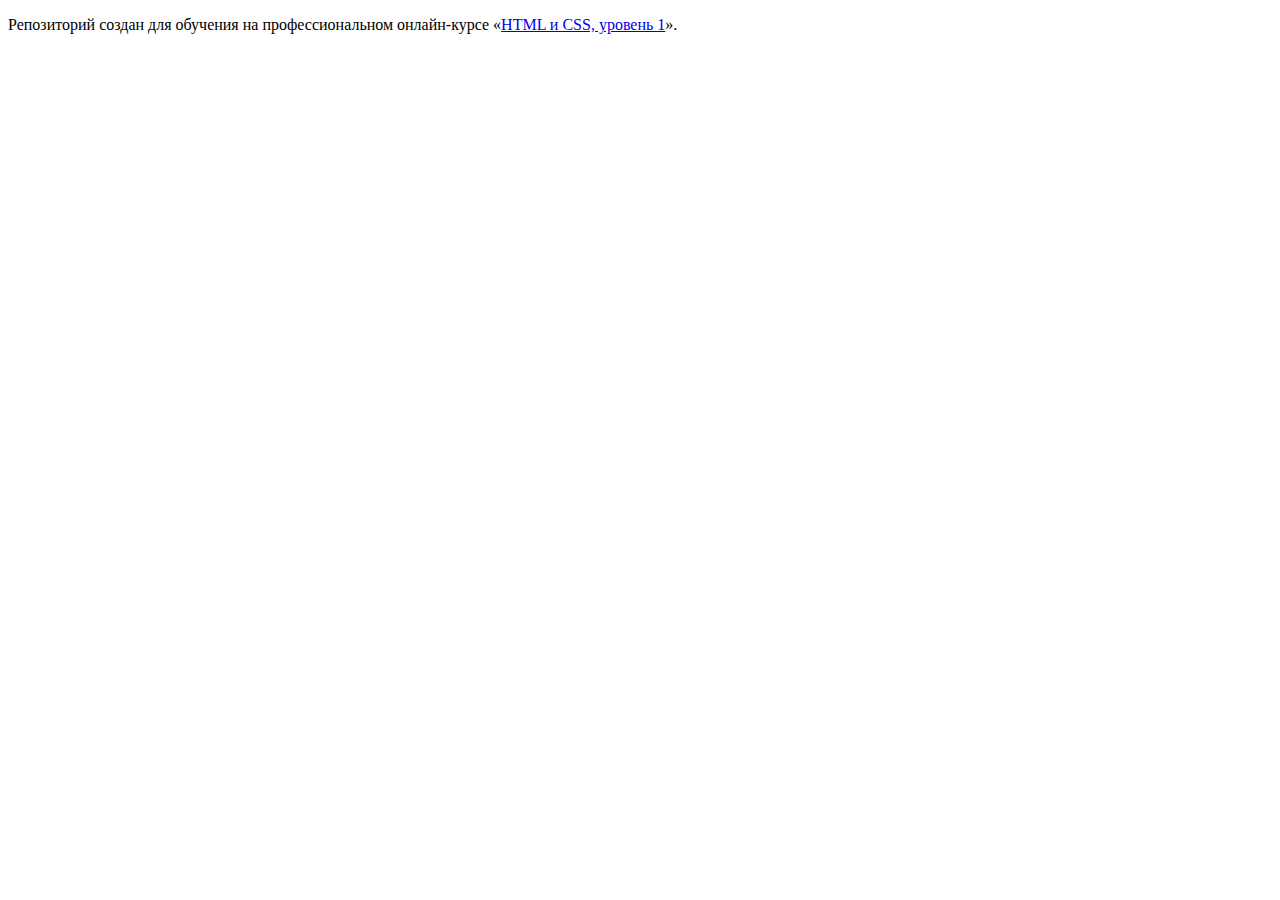
==== index.html @ 025ef2d6 ":hatching_chick:" ====
<!DOCTYPE html>
<html lang="ru">
  <head>
    <meta charset="utf-8">
    <title>HTML Academy: Глейси</title>
  </head>
  <body>

    <p>Репозиторий создан для обучения на профессиональном онлайн‑курсе «<a href="https://htmlacademy.ru/intensive/htmlcss">HTML и CSS, уровень 1</a>».</p>

  </body>
</html>
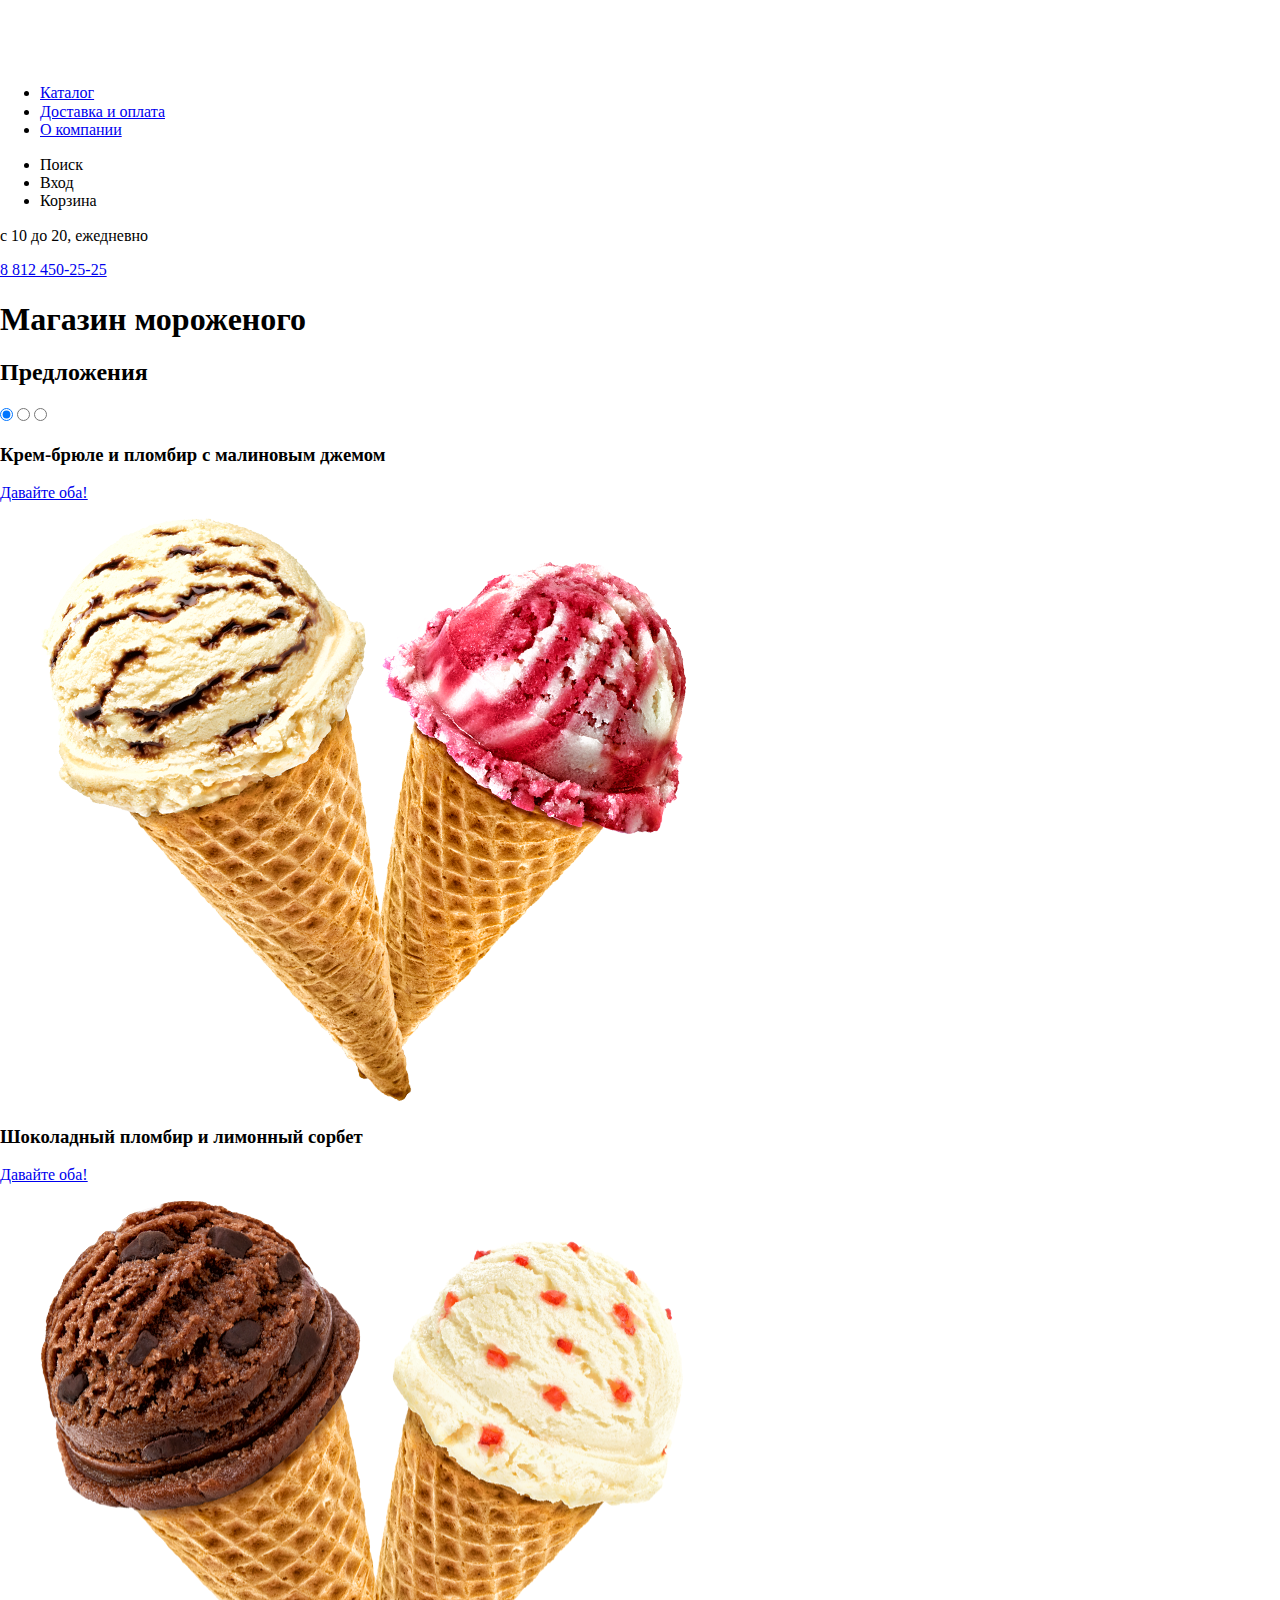
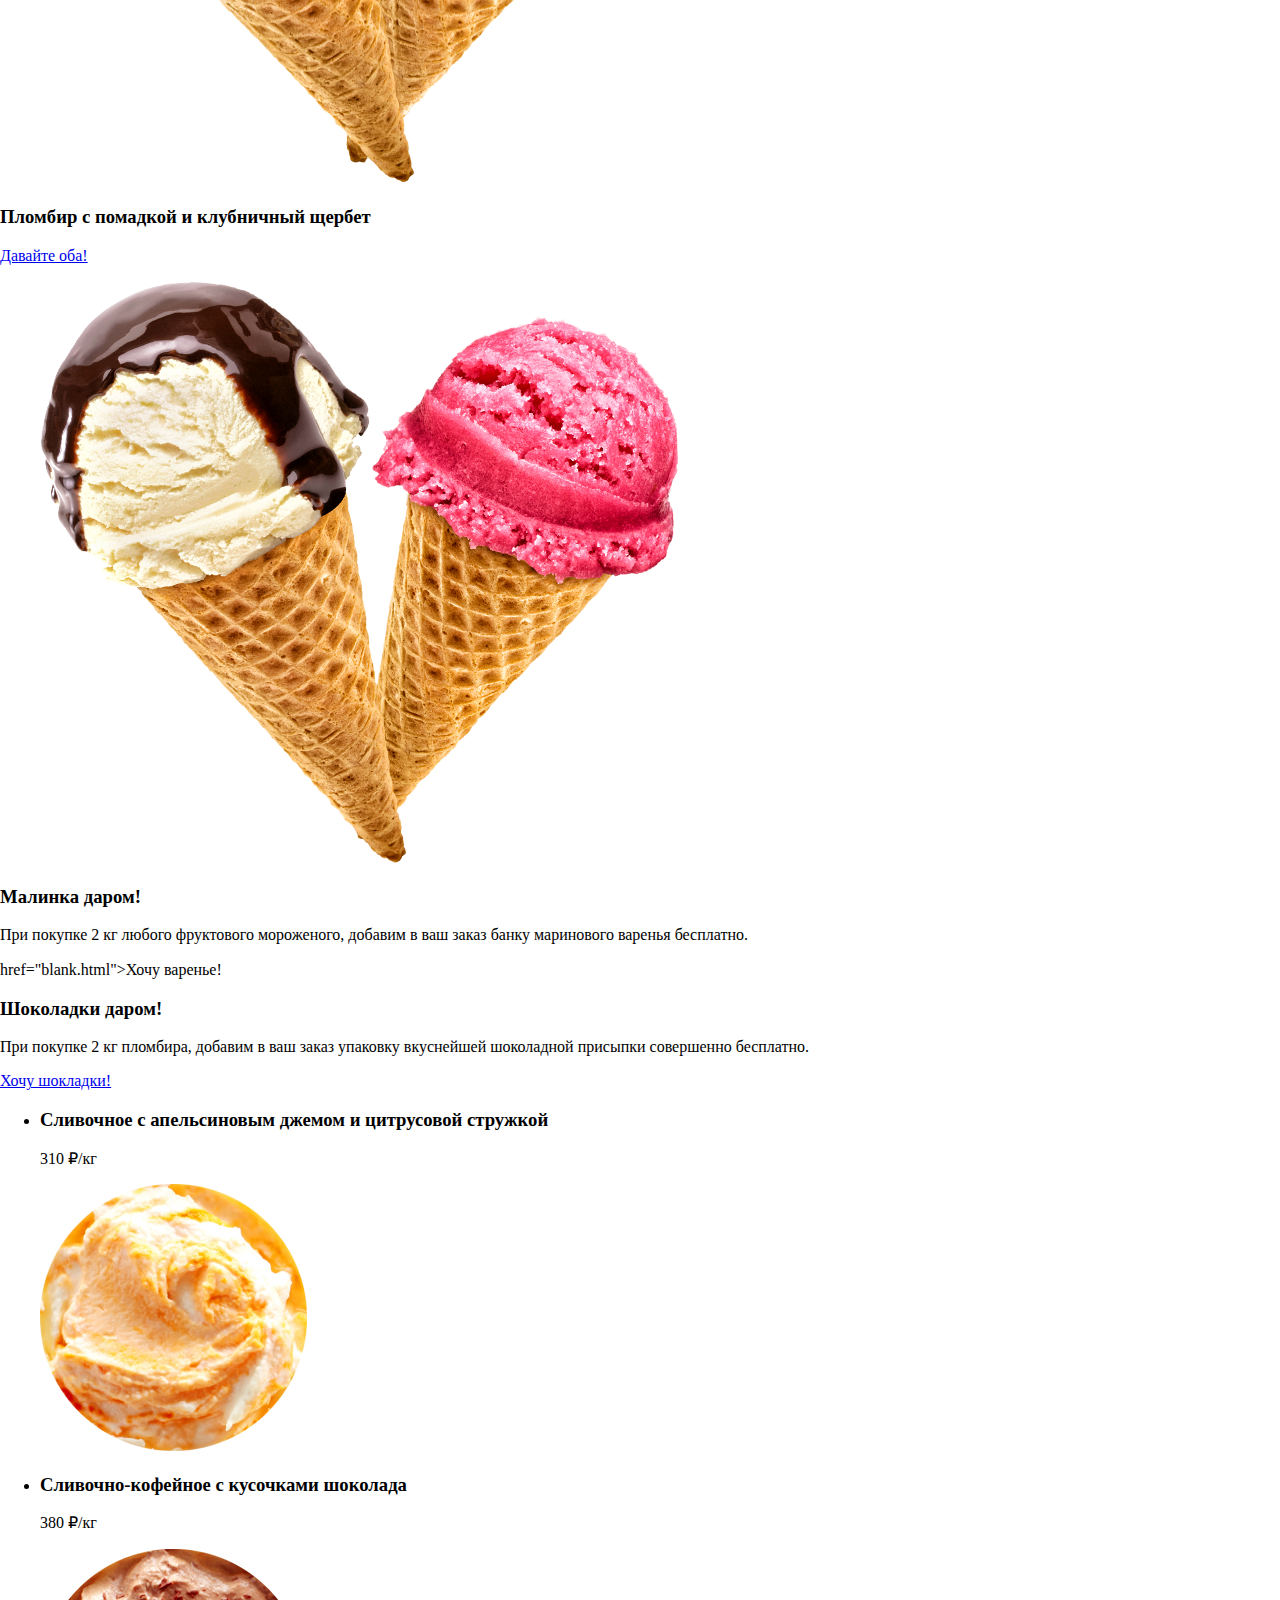
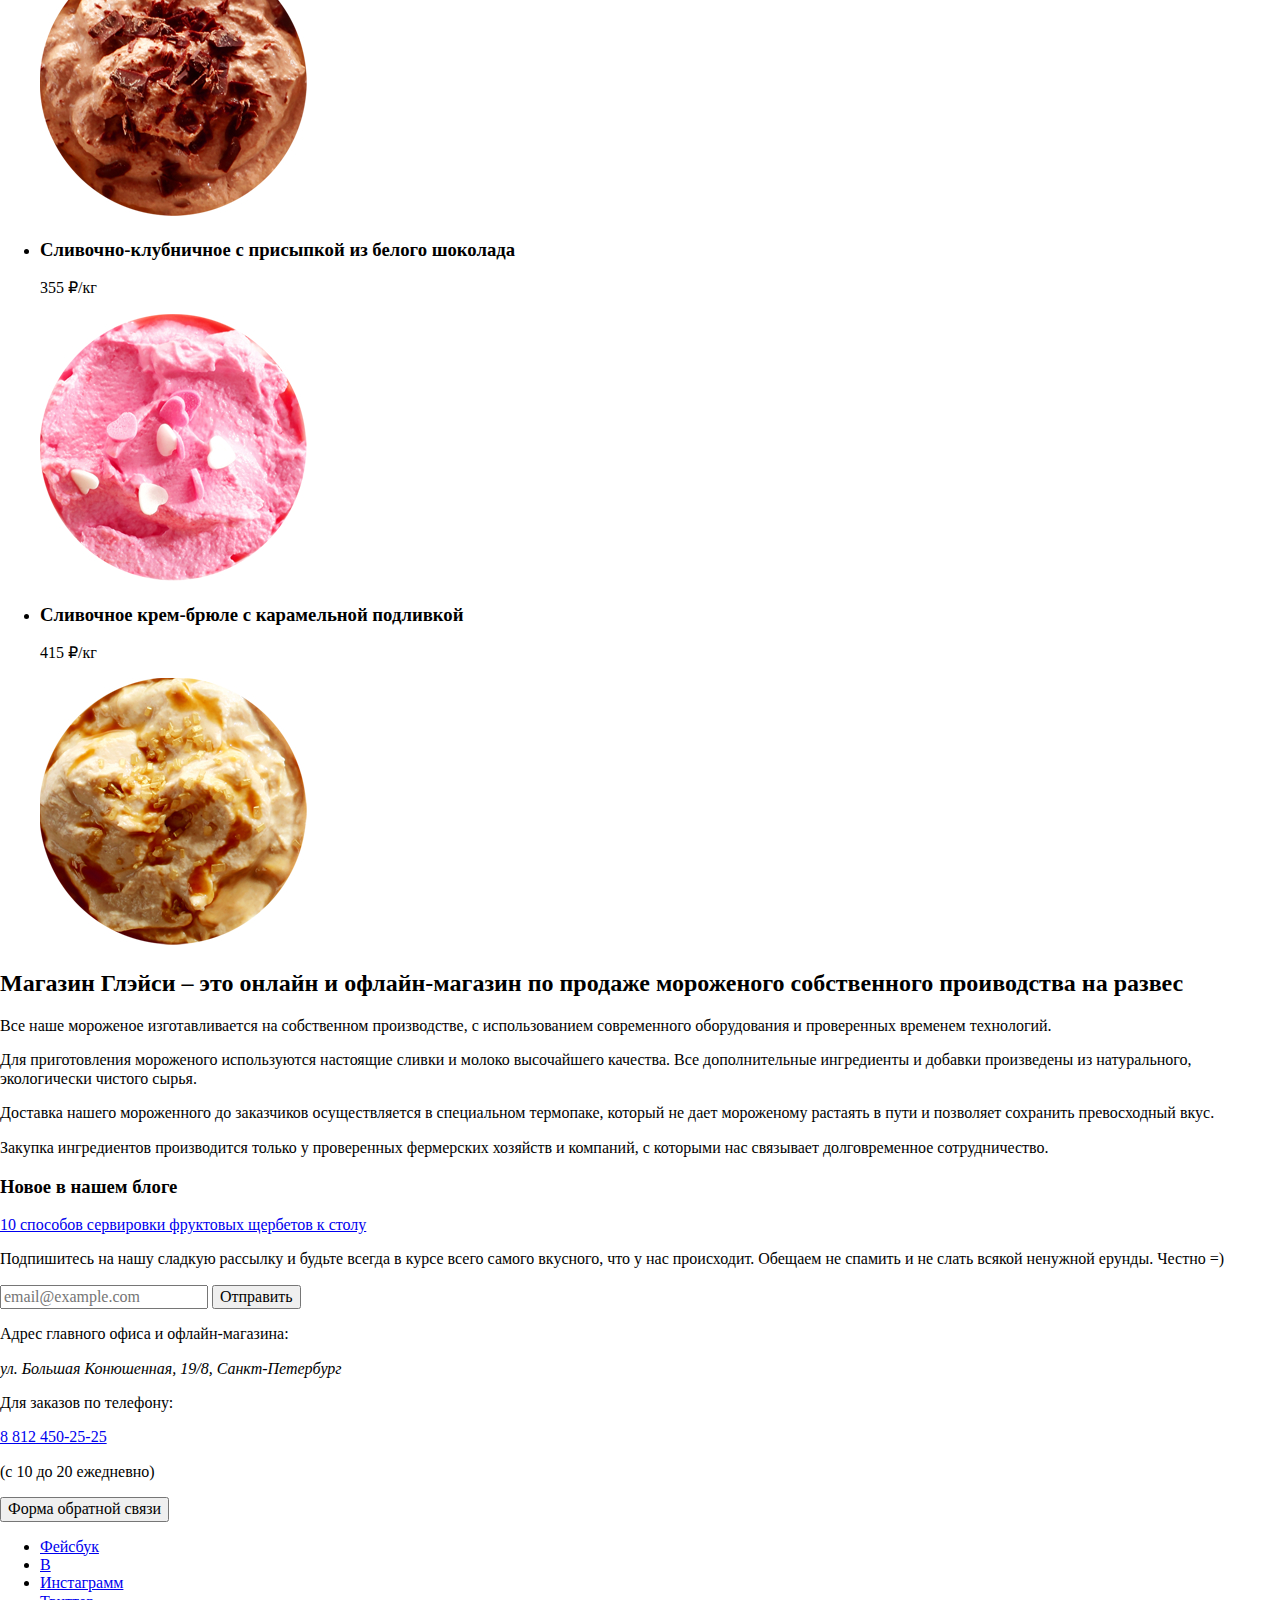
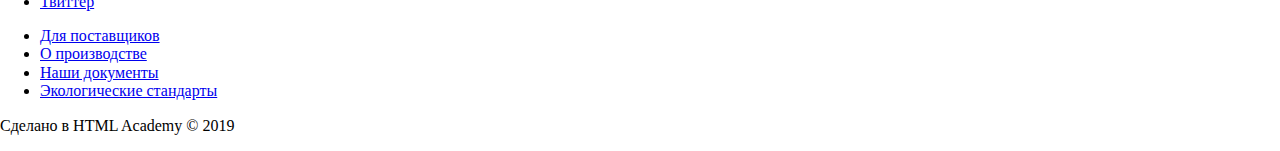
==== commit 70fbd3cf: "Добавлена верска первой страницы" ====
--- a/index.html
+++ b/index.html
@@ -3,10 +3,195 @@
   <head>
     <meta charset="utf-8">
     <title>HTML Academy: Глейси</title>
+    <link href="css/normalize.css" rel="stylesheet">
   </head>
   <body>
-
-    <p>Репозиторий создан для обучения на профессиональном онлайн‑курсе «<a href="https://htmlacademy.ru/intensive/htmlcss">HTML и CSS, уровень 1</a>».</p>
-
+    <header class="page-header">
+      <div class="page-header__inner">
+        <div class="page-header__top">
+          <a class="page-header__logo">
+            <img src="img/logo.svg" width="154" height="64" alt="Логотип Глейси">
+          </a>
+          <nav class="header-nav">
+            <ul class="header-nav__list">
+              <li class="header-nav__item"><a href="catalog.html">Каталог</a></li>
+              <li class="header-nav__item"><a href="blank.html">Доставка и оплата</a></li>
+              <li class="header-nav__item"><a href="blank.html">О компании</a></li>
+            </ul>
+            <ul class="header-nav__list header-nav__list--user">
+              <li class="header-nav__item header-nav__item--user header-nav__item--search"><a href=""></a>Поиск</li>
+              <li class="header-nav__item header-nav__item--user header-nav__item--login"><a href=""></a>Вход</li>
+              <li class="header-nav__item header-nav__item--user header-nav__item--basket"><a href=""></a>Корзина</li>
+            </ul>
+          </nav>
+        </div>
+        <div class="page-header__contacts">
+          <p>с 10 до 20, ежедневно</p>
+          <a href="tel:+78124502525">8 812 450-25-25</a>
+        </div>
+      </div>
+    </header>
+    <main>
+      <h1 class="visually-hidden">Магазин мороженого</h1>
+      <section class="offers">
+        <div class="offers__inner">
+          <h2 class="visually-hidden">Предложения</h2>
+          <div class="slider">
+            <div class="slider-inner">
+              <input class="slider-input slider-input-1" type="radio" id="slider-1" name="toggle" checked>
+              <label class="slider-label slider-label-1" for="slider-1" aria-label="Слайдер1"></label>
+              <input class="slider-input slider-input-2" type="radio" id="slider-2" name="toggle">
+              <label class="slider-label slider-label-2" for="slider-2" aria-label="Слайдер1"></label>
+              <input class="slider-input slider-input-3" type="radio" id="slider-3" name="toggle">
+              <label class="slider-label slider-label-3" for="slider-3" aria-label="Слайдер1"></label>
+              <div class="slider-slides slide-slides-1">
+                <div class="slide-content">
+                  <h3>Крем-брюле и пломбир с малиновым джемом</h3>
+                  <a href="blank.html">Давайте оба!</a>
+                </div>
+                <figure class="slide-img">
+                  <img src="img/ice-cream-1.png" width="647" height="584" alt="Крем-брюле и пломбир с малиновым джемом">
+                </figure>
+              </div>
+              <div class="slider-slides slide-slides-2">
+                <div class="slide-content">
+                  <h3>Шоколадный пломбир и лимонный сорбет</h3>
+                  <a href="blank.html">Давайте оба!</a>
+                </div>
+                <figure class="slide-img">
+                  <img src="img/ice-cream-2.png" width="644" height="583" alt="Крем-брюле и пломбир с малиновым джемом">
+                </figure>
+              </div>
+              <div class="slider-slides slide-slides-3">
+                <div class="slide-content">
+                  <h3>Пломбир с помадкой и клубничный щербет</h3>
+                  <a href="blank.html">Давайте оба!</a>
+                </div>
+                <figure class="slide-img">
+                  <img src="img/ice-cream-3.png" width="639" height="582" alt="Крем-брюле и пломбир с малиновым джемом">
+                </figure>
+              </div>
+            </div>
+          </div>
+          <div class="stocks">
+            <div class="stock stock-1">
+              <h3>Малинка даром!</h3>
+              <p>При покупке 2 кг любого фруктового мороженого, добавим в ваш заказ банку маринового варенья бесплатно.</p>
+              <a class="stock-btn"> href="blank.html">Хочу варенье!</a>
+            </div>
+            <div class="stock stock-2">
+              <h3>Шоколадки даром!</h3>
+              <p>При покупке 2 кг пломбира, добавим в ваш заказ упаковку вкуснейшей шоколадной присыпки совершенно бесплатно.</p>
+              <a class="stock-btn" href="blank.html">Хочу шокладки!</a>
+            </div>
+          </div>
+          <div class="hit">
+            <ul class="hit__list">
+              <li class="hit__item">
+                <article class="hit__inner">
+                  <h3 class="hit__title">Сливочное с апельсиновым джемом и цитрусовой стружкой</h3>
+                  <p class="hit__price">310 ₽<span>/кг</span></p>
+                  <div class="hit__img">
+                    <img src="img/hit-1.jpg" width="267" height="267" alt="Сливочное с апельсиновым джемом и цитрусовой стружкой">
+                  </div>
+                </article>
+              </li>
+              <li class="hit__item">
+                <article class="hit__inner">
+                  <h3 class="hit__title">Сливочно-кофейное с кусочками шоколада</h3>
+                  <p class="hit__price">380 ₽<span>/кг</span></p>
+                  <div class="hit__img">
+                    <img src="img/hit-2.jpg" width="267" height="267" alt="Сливочно-кофейное с кусочками шоколада">
+                  </div>
+                </article>
+              </li>
+              <li class="hit__item">
+                <article class="hit__inner">
+                  <h3 class="hit__title">Сливочно-клубничное с присыпкой из белого шоколада</h3>
+                  <p class="hit__price">355 ₽<span>/кг</span></p>
+                  <div class="hit__img">
+                    <img src="img/hit-3.jpg" width="267" height="267" alt="Сливочно-клубничное с присыпкой из белого шоколада">
+                  </div>
+                </article>
+              </li>
+              <li class="hit__item">
+                <article class="hit__inner">
+                  <h3 class="hit__title">Сливочное крем-брюле с карамельной подливкой</h3>
+                  <p class="hit__price">415 ₽<span>/кг</span></p>
+                  <div class="hit__img">
+                    <img src="img/hit-4.jpg" width="267" height="267" alt="Сливочное крем-брюле с карамельной подливкой">
+                  </div>
+                </article>
+              </li>
+            </ul>
+          </section>
+        </div>
+      </div>
+      <section class="info">
+        <div class="info__inner">
+          <h2 class="info__title">Магазин Глэйси – это онлайн и офлайн-магазин по продаже мороженого собственного проиводства на развес</h2>
+          <div class="info__block">
+            <p class="info__text-1">Все наше мороженое изготавливается на собственном производстве, с использованием современного оборудования и проверенных временем технологий.</p>
+            <p class="info__text-2">Для приготовления мороженого используются настоящие сливки и молоко высочайшего качества. Все дополнительные ингредиенты и добавки произведены из натурального, экологически чистого сырья.</p>
+          </div>
+          <div class="info__block">
+            <p class="info__text-3">Доставка нашего мороженного до заказчиков осуществляется в специальном термопаке, который не дает мороженому растаять в пути и позволяет сохранить превосходный вкус.</p>
+            <p class="info__text-4">Закупка ингредиентов производится только у проверенных фермерских хозяйств и компаний, с которыми нас связывает долговременное сотрудничество.</p>
+          </div>
+        </div>
+      </section>
+      <div class="addition">
+        <div class="addition__inner">
+          <article class="advice">
+            <div class="advice__wrap">
+              <h3 class="advice__title">Новое в нашем блоге</h3>
+              <a class="advice__link" href="blank.html">10 способов сервировки фруктовых щербетов к столу</a>
+            </div>
+          </article>
+          <div class="subscription">
+            <div class="subscription__wrap">
+              <div class="subscription__inner">
+                <p class="subscription__text">Подпишитесь на нашу сладкую рассылку и будьте всегда в курсе всего самого вкусного, что у нас происходит. Обещаем не спамить и не слать всякой ненужной ерунды. Честно =)</p>
+                <form class="subscription__form" action="https://echo.htmlacademy.ru/" method="post">
+                  <input class="subscription__input" type="text" name="email" id="email" placeholder="email@example.com">
+                  <button type="submit">Отправить</button>
+                </form>
+              </div>
+            </div>
+          </div>
+        </div>
+      </div>
+      <section class="address">
+        <div class="address__inner">
+          <div class="address__details">
+            <p>Адрес главного офиса и офлайн-магазина:</p>
+            <address>ул. Большая Конюшенная, 19/8, Санкт-Петербург</address>
+            <p>Для заказов по телефону:</p>
+            <a href="tel:+78124502525">8 812 450-25-25</a>
+            <p>(с 10 до 20 ежедневно)</p>
+            <button class="address__feedback-btn">Форма обратной связи</button>
+          </div>
+        </div>
+      </section>
+    </main>
+    <footer class="footer">
+      <div class="footer__inner">
+        <ul class="footer__socials-list">
+          <li class="socials__item"><a href="blank.html">Фейсбук</a></li>
+          <li class="socials__item"><a href="blank.html">В</a></li>
+          <li class="socials__item"><a href="blank.html">Инстаграмм</a></li>
+          <li class="socials__item"><a href="blank.html">Твиттер</a></li>
+        </ul>
+        <ul class="footer__block-group">
+          <li class="footer__block-item"><a href="blank.html">Для поставщиков</a></li>
+          <li class="footer__block-item"><a href="blank.html">О производстве</a></li>
+          <li class="footer__block-item"><a href="blank.html">Наши документы</a></li>
+          <li class="footer__block-item"><a href="blank.html">Экологические стандарты</a></li>
+        </ul>
+        <div class="footer__copyright">
+          <p>Сделано в HTML Academy © 2019</p>
+        </div>
+      </div>
+    </footer>
   </body>
 </html>
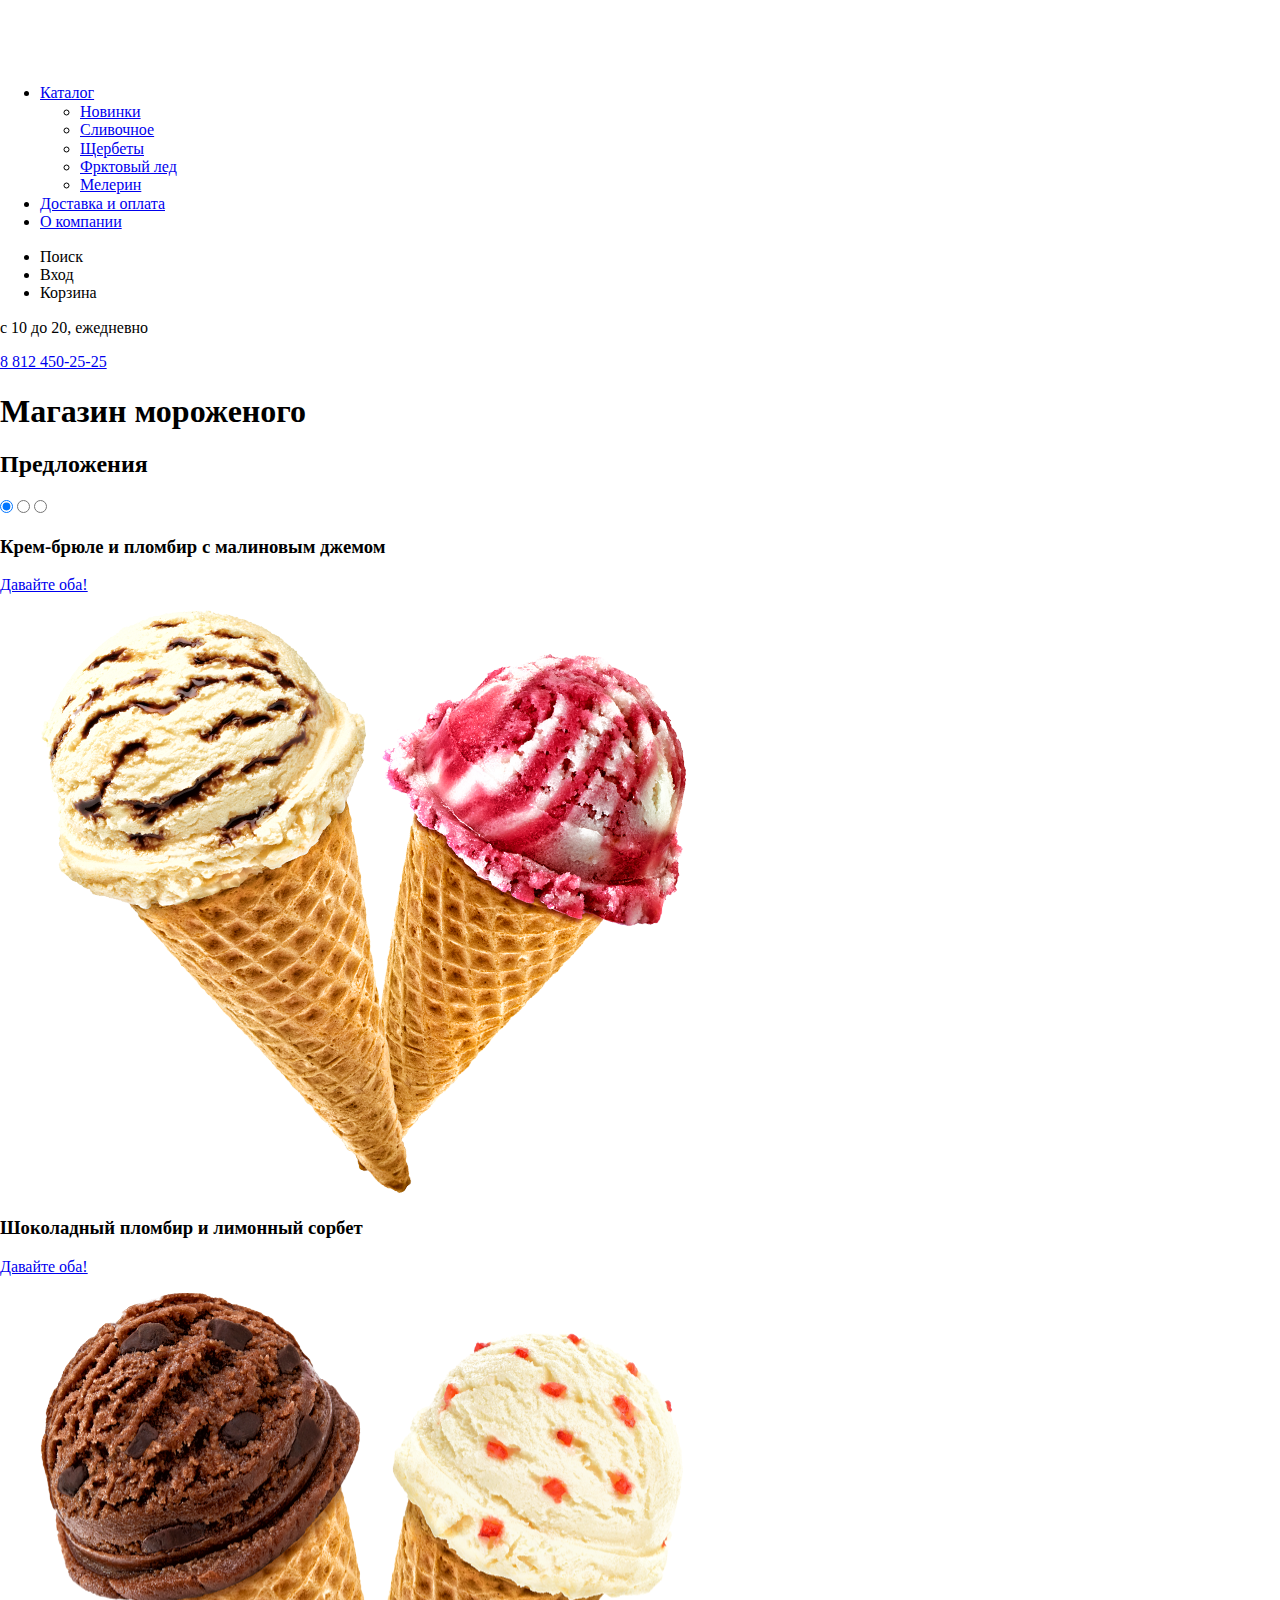
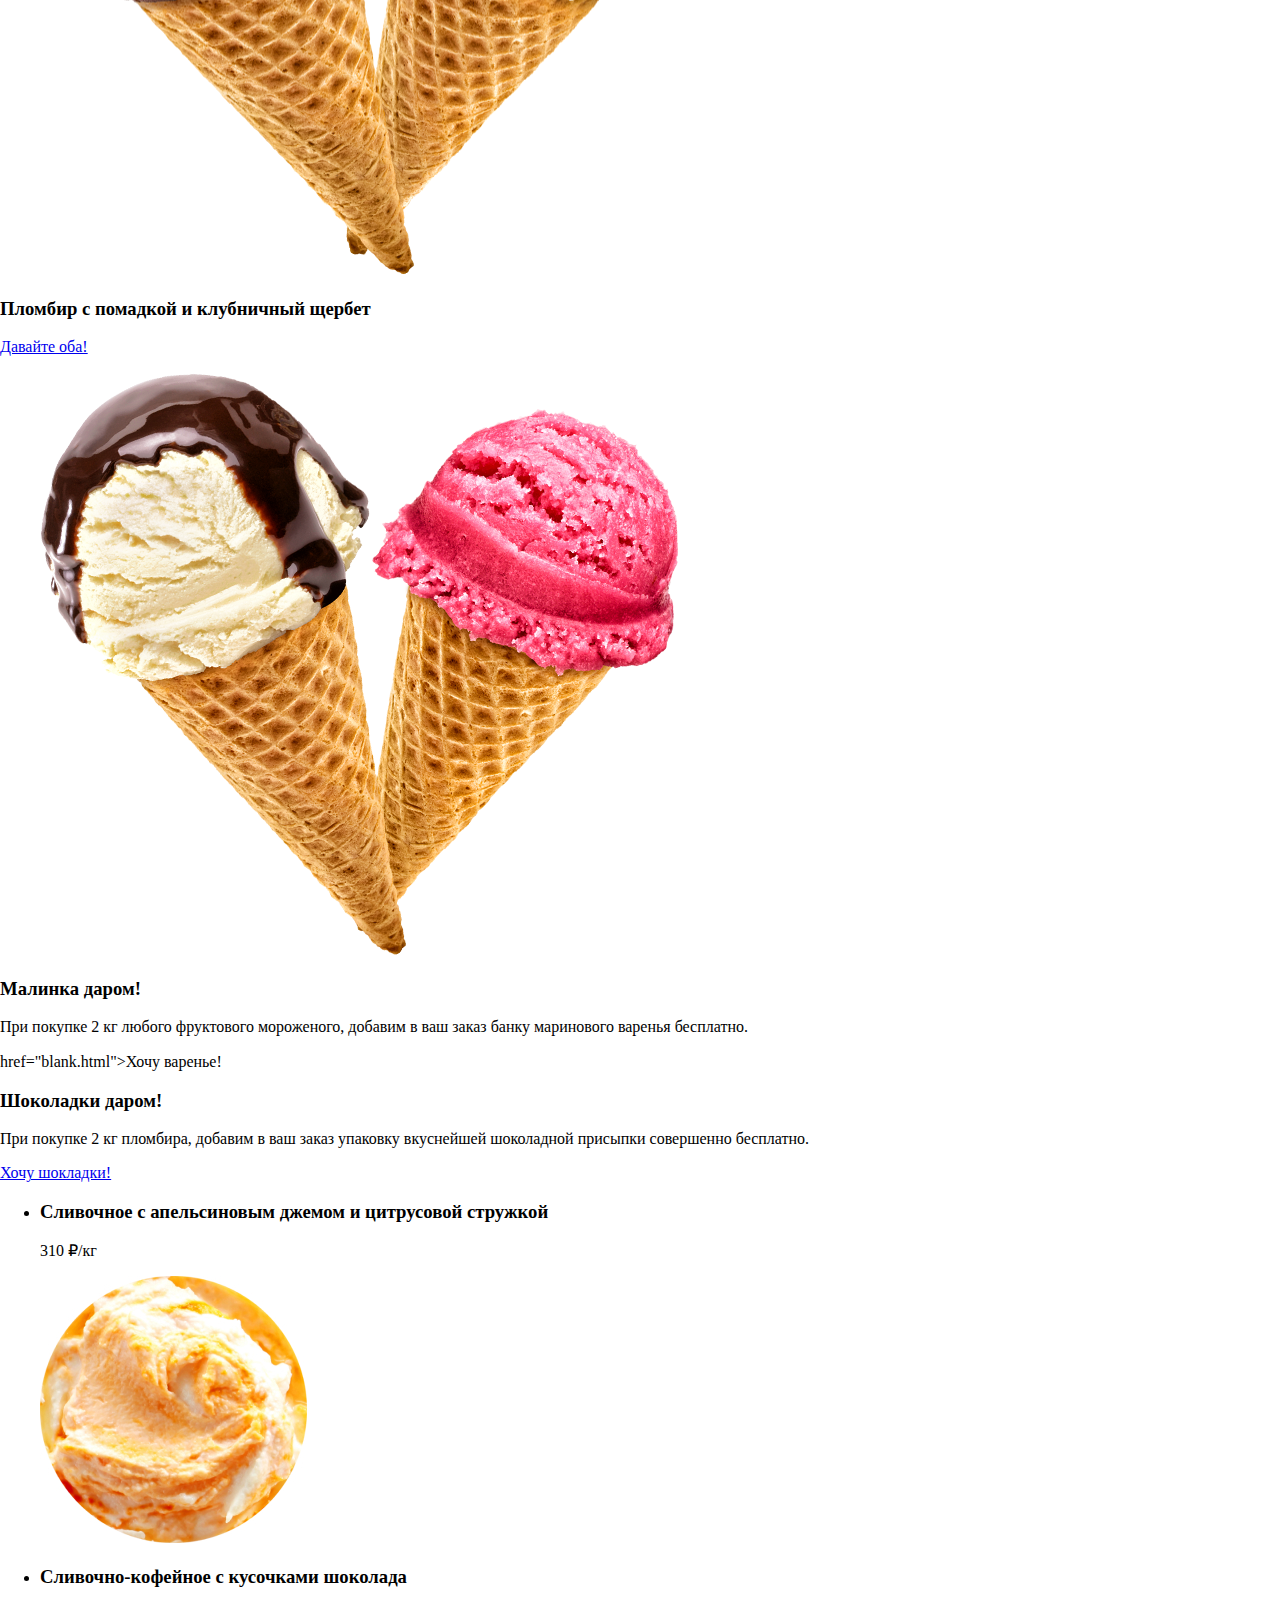
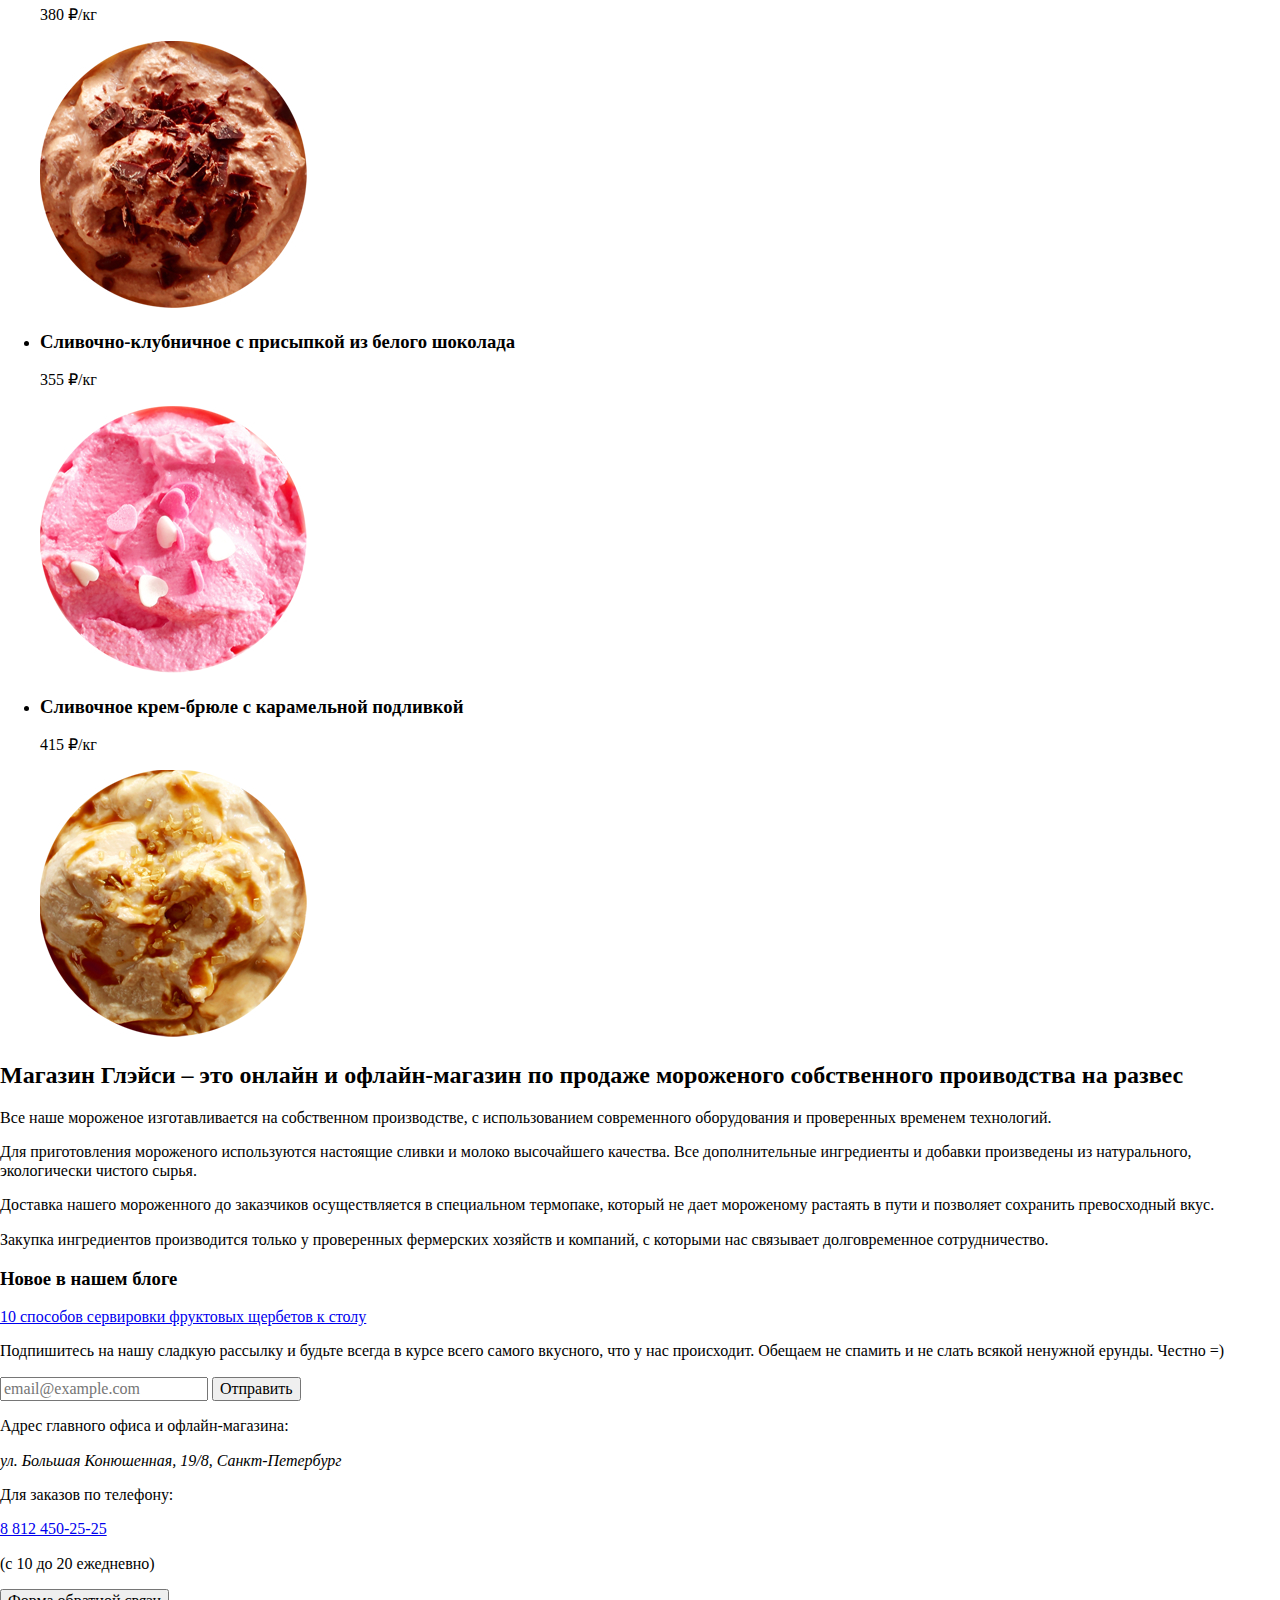
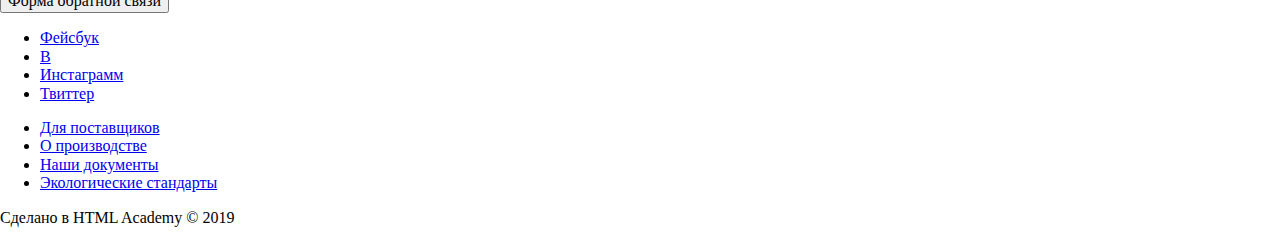
==== commit 58425d76: "Добавлена разметка каталога" ====
--- a/index.html
+++ b/index.html
@@ -14,7 +14,15 @@
           </a>
           <nav class="header-nav">
             <ul class="header-nav__list">
-              <li class="header-nav__item"><a href="catalog.html">Каталог</a></li>
+              <li class="header-nav__item"><a href="catalog.html">Каталог</a>
+                <ul class="header-nav__submenu">
+                  <li><a href="blank.ru">Новинки</a></li>
+                  <li><a href="blank.ru">Сливочное</a></li>
+                  <li><a href="blank.ru">Щербеты</a></li>
+                  <li><a href="blank.ru">Фрктовый лед</a></li>
+                  <li><a href="blank.ru">Мелерин</a></li>
+                </ul>
+              </li>
               <li class="header-nav__item"><a href="blank.html">Доставка и оплата</a></li>
               <li class="header-nav__item"><a href="blank.html">О компании</a></li>
             </ul>
@@ -85,48 +93,46 @@
               <a class="stock-btn" href="blank.html">Хочу шокладки!</a>
             </div>
           </div>
-          <div class="hit">
-            <ul class="hit__list">
-              <li class="hit__item">
-                <article class="hit__inner">
-                  <h3 class="hit__title">Сливочное с апельсиновым джемом и цитрусовой стружкой</h3>
-                  <p class="hit__price">310 ₽<span>/кг</span></p>
-                  <div class="hit__img">
-                    <img src="img/hit-1.jpg" width="267" height="267" alt="Сливочное с апельсиновым джемом и цитрусовой стружкой">
-                  </div>
-                </article>
-              </li>
-              <li class="hit__item">
-                <article class="hit__inner">
-                  <h3 class="hit__title">Сливочно-кофейное с кусочками шоколада</h3>
-                  <p class="hit__price">380 ₽<span>/кг</span></p>
-                  <div class="hit__img">
-                    <img src="img/hit-2.jpg" width="267" height="267" alt="Сливочно-кофейное с кусочками шоколада">
-                  </div>
-                </article>
-              </li>
-              <li class="hit__item">
-                <article class="hit__inner">
-                  <h3 class="hit__title">Сливочно-клубничное с присыпкой из белого шоколада</h3>
-                  <p class="hit__price">355 ₽<span>/кг</span></p>
-                  <div class="hit__img">
-                    <img src="img/hit-3.jpg" width="267" height="267" alt="Сливочно-клубничное с присыпкой из белого шоколада">
-                  </div>
-                </article>
-              </li>
-              <li class="hit__item">
-                <article class="hit__inner">
-                  <h3 class="hit__title">Сливочное крем-брюле с карамельной подливкой</h3>
-                  <p class="hit__price">415 ₽<span>/кг</span></p>
-                  <div class="hit__img">
-                    <img src="img/hit-4.jpg" width="267" height="267" alt="Сливочное крем-брюле с карамельной подливкой">
-                  </div>
-                </article>
-              </li>
-            </ul>
-          </section>
-        </div>
-      </div>
+          <ul class="catalog catalog--hit">
+            <li class="catalog__item catalog__item--hit">
+              <article class="box-catalog__inner">
+                <h3 class="catalog-item__title">Сливочное с апельсиновым джемом и цитрусовой стружкой</h3>
+                <p class="catalog-item__price">310 ₽<span>/кг</span></p>
+                <div class="catalog-item__img">
+                  <img src="img/ice-1.jpg" width="267" height="267" alt="Сливочное с апельсиновым джемом и цитрусовой стружкой">
+                </div>
+              </article>
+            </li>
+            <li class="catalog__item">
+              <article class="box-catalog__inner catalog__item--hit">
+                <h3 class="catalog-item__title">Сливочно-кофейное с кусочками шоколада</h3>
+                <p class="catalog-item__price">380 ₽<span>/кг</span></p>
+                <div class="catalog-item__img">
+                  <img src="img/ice-2.jpg" width="267" height="267" alt="Сливочно-кофейное с кусочками шоколада">
+                </div>
+              </article>
+            </li>
+            <li class="catalog__item">
+              <article class="box-catalog__inner catalog__item--hit">
+                <h3 class="catalog-item__title">Сливочно-клубничное с присыпкой из белого шоколада</h3>
+                <p class="catalog-item__price">355 ₽<span>/кг</span></p>
+                <div class="catalog-item__img">
+                  <img src="img/ice-3.jpg" width="267" height="267" alt="Сливочно-клубничное с присыпкой из белого шоколада">
+                </div>
+              </article>
+            </li>
+            <li class="catalog__item">
+              <article class="box-catalog__inner catalog__item--hit">
+                <h3 class="catalog-item__title">Сливочное крем-брюле с карамельной подливкой</h3>
+                <p class="catalog-item__price">415 ₽<span>/кг</span></p>
+                <div class="catalog-item__img">
+                  <img src="img/ice-4.jpg" width="267" height="267" alt="Сливочное крем-брюле с карамельной подливкой">
+                </div>
+              </article>
+            </li>
+          </ul>
+        </div>
+      </section>
       <section class="info">
         <div class="info__inner">
           <h2 class="info__title">Магазин Глэйси – это онлайн и офлайн-магазин по продаже мороженого собственного проиводства на развес</h2>
@@ -161,7 +167,7 @@
           </div>
         </div>
       </div>
-      <section class="address">
+      <div class="address">
         <div class="address__inner">
           <div class="address__details">
             <p>Адрес главного офиса и офлайн-магазина:</p>
@@ -172,7 +178,7 @@
             <button class="address__feedback-btn">Форма обратной связи</button>
           </div>
         </div>
-      </section>
+      </div>
     </main>
     <footer class="footer">
       <div class="footer__inner">
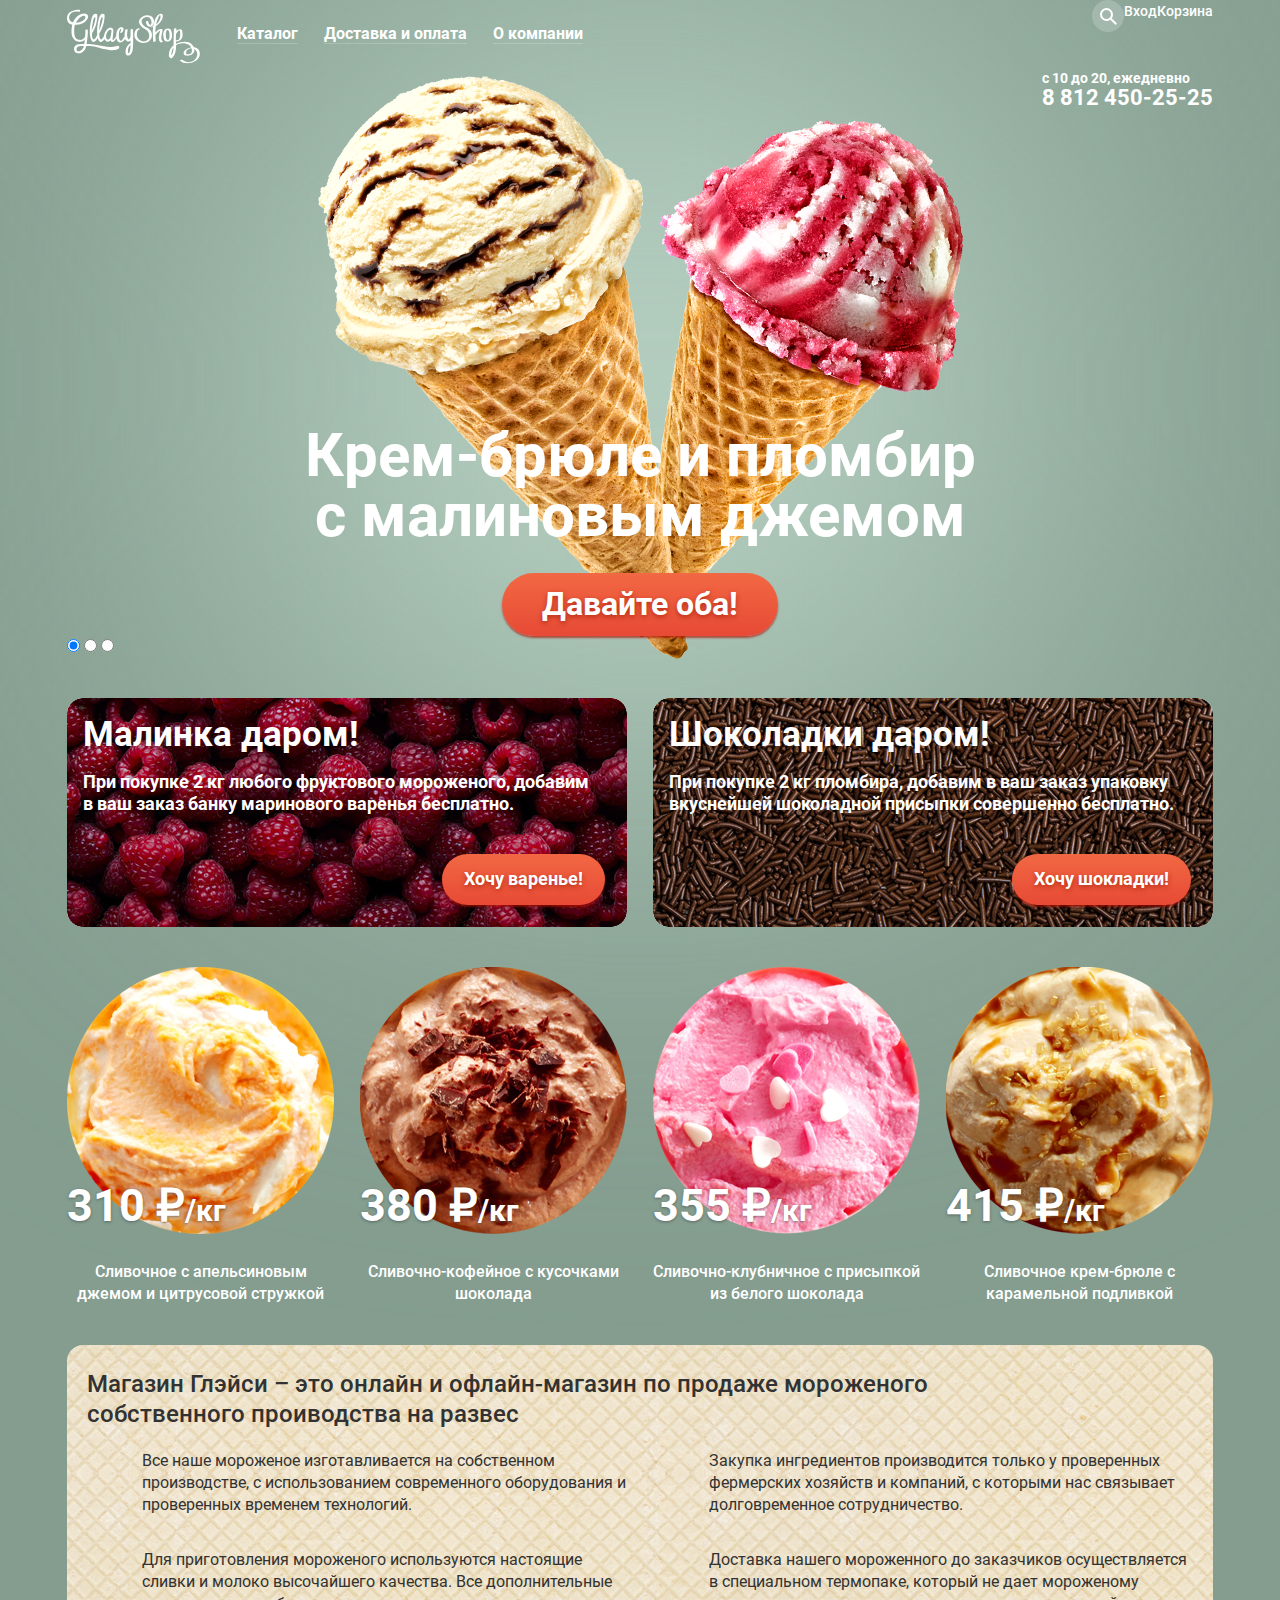
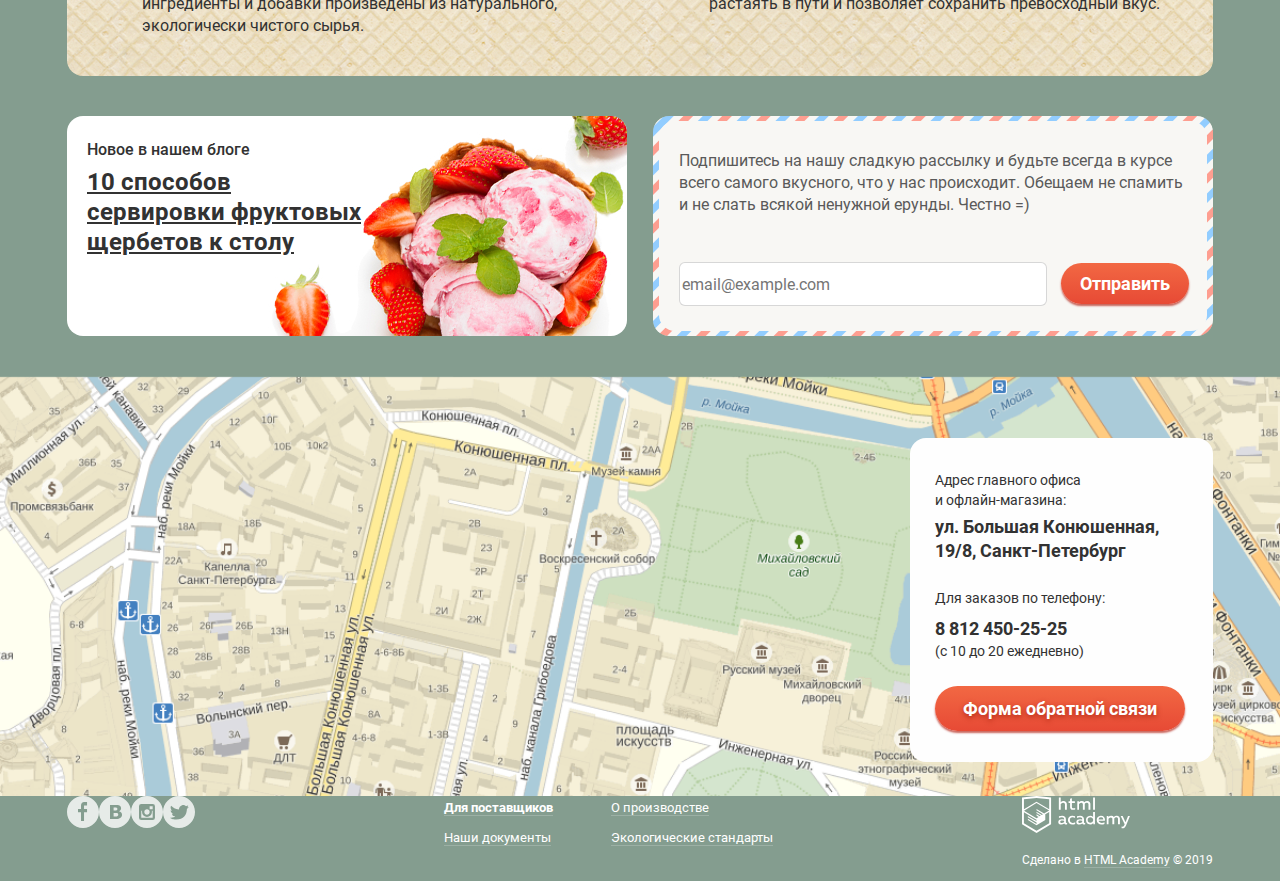
==== commit 26396a32: "Добавлена сетка главной страницы" ====
--- a/index.html
+++ b/index.html
@@ -1,11 +1,12 @@
 <!DOCTYPE html>
-<html lang="ru">
+<html class="page" lang="ru">
   <head>
     <meta charset="utf-8">
     <title>HTML Academy: Глейси</title>
     <link href="css/normalize.css" rel="stylesheet">
+    <link href="css/style.css" rel="stylesheet">
   </head>
-  <body>
+  <body class="page-body page-body--green">
     <header class="page-header">
       <div class="page-header__inner">
         <div class="page-header__top">
@@ -13,23 +14,28 @@
             <img src="img/logo.svg" width="154" height="64" alt="Логотип Глейси">
           </a>
           <nav class="header-nav">
-            <ul class="header-nav__list">
-              <li class="header-nav__item"><a href="catalog.html">Каталог</a>
-                <ul class="header-nav__submenu">
-                  <li><a href="blank.ru">Новинки</a></li>
-                  <li><a href="blank.ru">Сливочное</a></li>
-                  <li><a href="blank.ru">Щербеты</a></li>
-                  <li><a href="blank.ru">Фрктовый лед</a></li>
-                  <li><a href="blank.ru">Мелерин</a></li>
-                </ul>
+            <ul class="header-nav__list header-nav__list--main">
+              <li class="header-nav__item"><a class="header-nav__link" href="catalog.html">Каталог</a>
+                <!-- <ul class="header-nav__submenu">
+                  <li class="header-nav__item-submenu"><a class="header-nav__link-submenu header-nav__link-submenu--new" href="blank.html">Новинки</a></li>
+                  <li class="header-nav__item-submenu"><a class="header-nav__link-submenu" href="blank.html">Сливочное</a></li>
+                  <li class="header-nav__item-submenu"><a class="header-nav__link-submenu" href="blank.html">Щербеты</a></li>
+                  <li class="header-nav__item-submenu"><a class="header-nav__link-submenu" href="blank.html">Фрктовый лед</a></li>
+                  <li class="header-nav__item-submenu"><a class="header-nav__link-submenu" href="blank.html">Мелерин</a></li>
+                </ul> -->
               </li>
-              <li class="header-nav__item"><a href="blank.html">Доставка и оплата</a></li>
-              <li class="header-nav__item"><a href="blank.html">О компании</a></li>
+              <li class="header-nav__item"><a class="header-nav__link" href="blank.html">Доставка и оплата</a></li>
+              <li class="header-nav__item"><a class="header-nav__link" href="blank.html">О компании</a></li>
             </ul>
             <ul class="header-nav__list header-nav__list--user">
-              <li class="header-nav__item header-nav__item--user header-nav__item--search"><a href=""></a>Поиск</li>
-              <li class="header-nav__item header-nav__item--user header-nav__item--login"><a href=""></a>Вход</li>
-              <li class="header-nav__item header-nav__item--user header-nav__item--basket"><a href=""></a>Корзина</li>
+              <li class="header-nav__item header-nav__item--user header-nav__item--search">
+                <button class="header-nav__search-btn" type="button" aria-label="Поиск"></button>
+                <form class="hidden">
+                  <input class="header-nav__search-input" type="search" placeholder="крем-брюле">
+                </form>
+              </li>
+              <li class="header-nav__item header-nav__item--user header-nav__item--login"><a href="">Вход</a></li>
+              <li class="header-nav__item header-nav__item--user header-nav__item--basket"><a href="">Корзина</a></li>
             </ul>
           </nav>
         </div>
@@ -39,143 +45,145 @@
         </div>
       </div>
     </header>
-    <main>
+    <main class="main">
       <h1 class="visually-hidden">Магазин мороженого</h1>
       <section class="offers">
-        <div class="offers__inner">
-          <h2 class="visually-hidden">Предложения</h2>
-          <div class="slider">
-            <div class="slider-inner">
+        <h2 class="visually-hidden">Предложения</h2>
+        <div class="slider">
+          <div class="slider-inner">
+            <div class="slider-slides slide-slides-1">
+              <div class="slide-content">
+                <h3>Крем-брюле и пломбир с малиновым джемом</h3>
+                <a href="blank.html">Давайте оба!</a>
+              </div>
+              <div class="slide-backlight slide-backlight--green">
+              </div>
+                <figure class="slide-img">
+                  <img src="img/ice-cream-1.png" width="647" height="584" alt="Крем-брюле и пломбир с малиновым джемом">
+                </figure>
+            </div>
+            <div class="slider-slides slide-slides-2 hidden">
+              <div class="slide-content">
+                <h3>Шоколадный пломбир и лимонный сорбет</h3>
+                <a href="blank.html">Давайте оба!</a>
+              </div>
+              <div class="slide-backlight slide-backlight--gray">
+              </div>
+                <figure class="slide-img">
+                  <img src="img/ice-cream-2.png" width="644" height="583" alt="Крем-брюле и пломбир с малиновым джемом">
+                </figure>
+            </div>
+            <div class="slider-slides slide-slides-3 hidden">
+              <div class="slide-content">
+                <h3>Пломбир с помадкой и клубничный щербет</h3>
+                <a href="blank.html">Давайте оба!</a>
+              </div>
+              <div class="slide-backlight slide-backlight--brown">
+              </div>
+                <figure class="slide-img">
+                  <img src="img/ice-cream-3.png" width="639" height="582" alt="Крем-брюле и пломбир с малиновым джемом">
+                </figure>
+            </div>
+            <div class="radio-button">
               <input class="slider-input slider-input-1" type="radio" id="slider-1" name="toggle" checked>
               <label class="slider-label slider-label-1" for="slider-1" aria-label="Слайдер1"></label>
               <input class="slider-input slider-input-2" type="radio" id="slider-2" name="toggle">
               <label class="slider-label slider-label-2" for="slider-2" aria-label="Слайдер1"></label>
               <input class="slider-input slider-input-3" type="radio" id="slider-3" name="toggle">
               <label class="slider-label slider-label-3" for="slider-3" aria-label="Слайдер1"></label>
-              <div class="slider-slides slide-slides-1">
-                <div class="slide-content">
-                  <h3>Крем-брюле и пломбир с малиновым джемом</h3>
-                  <a href="blank.html">Давайте оба!</a>
-                </div>
-                <figure class="slide-img">
-                  <img src="img/ice-cream-1.png" width="647" height="584" alt="Крем-брюле и пломбир с малиновым джемом">
-                </figure>
-              </div>
-              <div class="slider-slides slide-slides-2">
-                <div class="slide-content">
-                  <h3>Шоколадный пломбир и лимонный сорбет</h3>
-                  <a href="blank.html">Давайте оба!</a>
-                </div>
-                <figure class="slide-img">
-                  <img src="img/ice-cream-2.png" width="644" height="583" alt="Крем-брюле и пломбир с малиновым джемом">
-                </figure>
-              </div>
-              <div class="slider-slides slide-slides-3">
-                <div class="slide-content">
-                  <h3>Пломбир с помадкой и клубничный щербет</h3>
-                  <a href="blank.html">Давайте оба!</a>
-                </div>
-                <figure class="slide-img">
-                  <img src="img/ice-cream-3.png" width="639" height="582" alt="Крем-брюле и пломбир с малиновым джемом">
-                </figure>
-              </div>
-            </div>
-          </div>
-          <div class="stocks">
-            <div class="stock stock-1">
-              <h3>Малинка даром!</h3>
-              <p>При покупке 2 кг любого фруктового мороженого, добавим в ваш заказ банку маринового варенья бесплатно.</p>
-              <a class="stock-btn"> href="blank.html">Хочу варенье!</a>
-            </div>
-            <div class="stock stock-2">
-              <h3>Шоколадки даром!</h3>
-              <p>При покупке 2 кг пломбира, добавим в ваш заказ упаковку вкуснейшей шоколадной присыпки совершенно бесплатно.</p>
-              <a class="stock-btn" href="blank.html">Хочу шокладки!</a>
-            </div>
-          </div>
-          <ul class="catalog catalog--hit">
-            <li class="catalog__item catalog__item--hit">
-              <article class="box-catalog__inner">
-                <h3 class="catalog-item__title">Сливочное с апельсиновым джемом и цитрусовой стружкой</h3>
-                <p class="catalog-item__price">310 ₽<span>/кг</span></p>
-                <div class="catalog-item__img">
-                  <img src="img/ice-1.jpg" width="267" height="267" alt="Сливочное с апельсиновым джемом и цитрусовой стружкой">
-                </div>
-              </article>
-            </li>
-            <li class="catalog__item">
-              <article class="box-catalog__inner catalog__item--hit">
-                <h3 class="catalog-item__title">Сливочно-кофейное с кусочками шоколада</h3>
-                <p class="catalog-item__price">380 ₽<span>/кг</span></p>
-                <div class="catalog-item__img">
-                  <img src="img/ice-2.jpg" width="267" height="267" alt="Сливочно-кофейное с кусочками шоколада">
-                </div>
-              </article>
-            </li>
-            <li class="catalog__item">
-              <article class="box-catalog__inner catalog__item--hit">
-                <h3 class="catalog-item__title">Сливочно-клубничное с присыпкой из белого шоколада</h3>
-                <p class="catalog-item__price">355 ₽<span>/кг</span></p>
-                <div class="catalog-item__img">
-                  <img src="img/ice-3.jpg" width="267" height="267" alt="Сливочно-клубничное с присыпкой из белого шоколада">
-                </div>
-              </article>
-            </li>
-            <li class="catalog__item">
-              <article class="box-catalog__inner catalog__item--hit">
-                <h3 class="catalog-item__title">Сливочное крем-брюле с карамельной подливкой</h3>
-                <p class="catalog-item__price">415 ₽<span>/кг</span></p>
-                <div class="catalog-item__img">
-                  <img src="img/ice-4.jpg" width="267" height="267" alt="Сливочное крем-брюле с карамельной подливкой">
-                </div>
-              </article>
-            </li>
-          </ul>
-        </div>
+            </div>
+          </div>
+        </div>
+        <div class="stocks">
+          <div class="stock stock-left">
+            <h3>Малинка даром!</h3>
+            <p>При покупке 2 кг любого фруктового мороженого, добавим в ваш заказ банку маринового варенья бесплатно.</p>
+            <a class="stock-btn" href="blank.html">Хочу варенье!</a>
+          </div>
+          <div class="stock stock-right">
+            <h3>Шоколадки даром!</h3>
+            <p>При покупке 2 кг пломбира, добавим в ваш заказ упаковку вкуснейшей шоколадной присыпки совершенно бесплатно.</p>
+            <a class="stock-btn" href="blank.html">Хочу шокладки!</a>
+          </div>
+        </div>
+        <ul class="catalog catalog--hit">
+          <li class="catalog__item catalog__item--hit">
+            <article class="box-catalog__inner">
+              <h3 class="catalog-item__title">Сливочное с апельсиновым джемом и цитрусовой стружкой</h3>
+              <p class="catalog-item__price">310 ₽<span>/кг</span></p>
+              <div class="catalog-item__img">
+                <img src="img/ice-1.png" width="267" height="267" alt="Сливочное с апельсиновым джемом и цитрусовой стружкой">
+              </div>
+            </article>
+          </li>
+          <li class="catalog__item">
+            <article class="box-catalog__inner catalog__item--hit">
+              <h3 class="catalog-item__title">Сливочно-кофейное с кусочками шоколада</h3>
+              <p class="catalog-item__price">380 ₽<span>/кг</span></p>
+              <div class="catalog-item__img">
+                <img src="img/ice-2.png" width="267" height="267" alt="Сливочно-кофейное с кусочками шоколада">
+              </div>
+            </article>
+          </li>
+          <li class="catalog__item">
+            <article class="box-catalog__inner catalog__item--hit">
+              <h3 class="catalog-item__title">Сливочно-клубничное с присыпкой из белого шоколада</h3>
+              <p class="catalog-item__price">355 ₽<span>/кг</span></p>
+              <div class="catalog-item__img">
+                <img src="img/ice-3.png" width="267" height="267" alt="Сливочно-клубничное с присыпкой из белого шоколада">
+              </div>
+            </article>
+          </li>
+          <li class="catalog__item">
+            <article class="box-catalog__inner catalog__item--hit">
+              <h3 class="catalog-item__title">Сливочное крем-брюле с карамельной подливкой</h3>
+              <p class="catalog-item__price">415 ₽<span>/кг</span></p>
+              <div class="catalog-item__img">
+                <img src="img/ice-4.png" width="267" height="267" alt="Сливочное крем-брюле с карамельной подливкой">
+              </div>
+            </article>
+          </li>
+        </ul>
       </section>
-      <section class="info">
-        <div class="info__inner">
+      <div class="info__wrap">
+        <section class="info">
           <h2 class="info__title">Магазин Глэйси – это онлайн и офлайн-магазин по продаже мороженого собственного проиводства на развес</h2>
-          <div class="info__block">
-            <p class="info__text-1">Все наше мороженое изготавливается на собственном производстве, с использованием современного оборудования и проверенных временем технологий.</p>
-            <p class="info__text-2">Для приготовления мороженого используются настоящие сливки и молоко высочайшего качества. Все дополнительные ингредиенты и добавки произведены из натурального, экологически чистого сырья.</p>
-          </div>
-          <div class="info__block">
-            <p class="info__text-3">Доставка нашего мороженного до заказчиков осуществляется в специальном термопаке, который не дает мороженому растаять в пути и позволяет сохранить превосходный вкус.</p>
-            <p class="info__text-4">Закупка ингредиентов производится только у проверенных фермерских хозяйств и компаний, с которыми нас связывает долговременное сотрудничество.</p>
-          </div>
-        </div>
-      </section>
+          <div class="info__inner">
+            <p class="info__text info__text-1">Все наше мороженое изготавливается на собственном производстве, с использованием современного оборудования и проверенных временем технологий.</p>
+            <p class="info__text info__text-2">Закупка ингредиентов производится только у проверенных фермерских хозяйств и компаний, с которыми нас связывает долговременное сотрудничество.</p>
+            <p class="info__text info__text-3">Для приготовления мороженого используются настоящие сливки и молоко высочайшего качества. Все дополнительные ингредиенты и добавки произведены из натурального, экологически чистого сырья.</p>
+            <p class="info__text info__text-4">Доставка нашего мороженного до заказчиков осуществляется в специальном термопаке, который не дает мороженому растаять в пути и позволяет сохранить превосходный вкус.</p>
+          </div>
+        </section>
+      </div>
       <div class="addition">
-        <div class="addition__inner">
-          <article class="advice">
-            <div class="advice__wrap">
-              <h3 class="advice__title">Новое в нашем блоге</h3>
-              <a class="advice__link" href="blank.html">10 способов сервировки фруктовых щербетов к столу</a>
-            </div>
-          </article>
-          <div class="subscription">
-            <div class="subscription__wrap">
-              <div class="subscription__inner">
-                <p class="subscription__text">Подпишитесь на нашу сладкую рассылку и будьте всегда в курсе всего самого вкусного, что у нас происходит. Обещаем не спамить и не слать всякой ненужной ерунды. Честно =)</p>
-                <form class="subscription__form" action="https://echo.htmlacademy.ru/" method="post">
-                  <input class="subscription__input" type="text" name="email" id="email" placeholder="email@example.com">
-                  <button type="submit">Отправить</button>
-                </form>
-              </div>
-            </div>
-          </div>
-        </div>
-      </div>
-      <div class="address">
+        <article class="advice">
+          <div class="advice__wrap">
+            <h3 class="advice__title">Новое в нашем блоге</h3>
+            <a class="advice__link" href="blank.html">10 способов сервировки фруктовых щербетов к столу</a>
+          </div>
+        </article>
+        <div class="subscription">
+          <div class="subscription__wrap">
+            <p class="subscription__text">Подпишитесь на нашу сладкую рассылку и будьте всегда в курсе всего самого вкусного, что у нас происходит. Обещаем не спамить и не слать всякой ненужной ерунды. Честно =)</p>
+            <form class="subscription__form" action="https://echo.htmlacademy.ru/" method="post">
+              <input class="subscription__input" type="text" name="email" id="email" placeholder="email@example.com">
+              <button class="subscription__submit" type="submit">Отправить</button>
+            </form>
+          </div>
+        </div>
+      </div>
+      <div class="address__wrap">
         <div class="address__inner">
-          <div class="address__details">
-            <p>Адрес главного офиса и офлайн-магазина:</p>
-            <address>ул. Большая Конюшенная, 19/8, Санкт-Петербург</address>
-            <p>Для заказов по телефону:</p>
-            <a href="tel:+78124502525">8 812 450-25-25</a>
-            <p>(с 10 до 20 ежедневно)</p>
-            <button class="address__feedback-btn">Форма обратной связи</button>
+          <div class="address">
+            <div class="address__details">
+              <h3>Адрес главного офиса и офлайн-магазина:</h3>
+              <address>ул. Большая Конюшенная, 19/8, Санкт-Петербург</address>
+              <p class="addres__phone-orders">Для заказов по телефону:</p>
+              <a class="addres__tel" href="tel:+78124502525">8 812 450-25-25</a>
+              <p class="address__opening-hours">(с 10 до 20 ежедневно)</p>
+              <button class="address__feedback-btn">Форма обратной связи</button>
+            </div>
           </div>
         </div>
       </div>
@@ -183,19 +191,30 @@
     <footer class="footer">
       <div class="footer__inner">
         <ul class="footer__socials-list">
-          <li class="socials__item"><a href="blank.html">Фейсбук</a></li>
-          <li class="socials__item"><a href="blank.html">В</a></li>
-          <li class="socials__item"><a href="blank.html">Инстаграмм</a></li>
-          <li class="socials__item"><a href="blank.html">Твиттер</a></li>
+          <li class="socials__item"><a href="blank.html">
+            <img src="img/fb.svg" width="32" height="32" aria-label="Фэйсбук">
+          </a></li>
+          <li class="socials__item"><a href="blank.html">
+            <img src="img/vk.svg" width="32" height="32" aria-label="ВКонтакте">
+          </a></li>
+          <li class="socials__item"><a href="blank.html">
+            <img src="img/instagram.svg" width="32" height="32" aria-label="Инстаграмм">
+          </a></li>
+          <li class="socials__item"><a href="blank.html">
+            <img src="img/twitter.svg" width="32" height="32" aria-label="Твиттер">
+          </a></li>
         </ul>
         <ul class="footer__block-group">
-          <li class="footer__block-item"><a href="blank.html">Для поставщиков</a></li>
+          <li class="footer__block-item footer__block-item--favorites"><a href="blank.html">Для поставщиков</a></li>
           <li class="footer__block-item"><a href="blank.html">О производстве</a></li>
           <li class="footer__block-item"><a href="blank.html">Наши документы</a></li>
           <li class="footer__block-item"><a href="blank.html">Экологические стандарты</a></li>
         </ul>
         <div class="footer__copyright">
-          <p>Сделано в HTML Academy © 2019</p>
+          <a class="footer__logo-html" href="https://htmlacademy.ru" aria-label="HTML Academy">
+            <img src="img/logo-htmlacademy.svg" width="108" height="39" alt="HTML Academy">
+          </a>
+          <p class="footer__link-html">Сделано в <a href="https://htmlacademy.ru">HTML Academy</a> © 2019</p>
         </div>
       </div>
     </footer>
--- a/css/style.css
+++ b/css/style.css
@@ -0,0 +1,754 @@
+@font-face {
+  font-family: 'Roboto';
+  font-style: normal;
+  font-weight: 400;
+  src: local('Roboto'), local('Roboto-Regular'),
+       url('../fonts/roboto-v20-latin_cyrillic-regular.woff2') format('woff2'),
+       url('../fonts/roboto-v20-latin_cyrillic-regular.woff') format('woff');
+}
+
+@font-face {
+  font-family: 'Roboto';
+  font-style: normal;
+  font-weight: 500;
+  src: local('Roboto Medium'), local('Roboto-Medium'),
+       url('../fonts/roboto-v20-latin_cyrillic-500.woff2') format('woff2'),
+       url('../fonts/roboto-v20-latin_cyrillic-500.woff') format('woff');
+}
+
+@font-face {
+  font-family: 'Roboto';
+  font-style: normal;
+  font-weight: 700;
+  src: local('Roboto Bold'), local('Roboto-Bold'),
+       url('../fonts/roboto-v20-latin_cyrillic-700.woff2') format('woff2'),
+       url('../fonts/roboto-v20-latin_cyrillic-700.woff') format('woff');
+}
+
+:root {
+  --basic-black: #000000;
+  --basic-white: #ffffff;
+
+  --text-dark: #323232;
+  --text-light: #5A5A5A;
+  --underline-text: #353535;
+  --background-page-1: #849D8F;
+  --background-page-2: #8996A6;
+  --background-page-3: #9D8B84;
+
+  --button: #E84D37;
+
+  --light-gray: #F8F7F4;
+  --backlight-1: #D7F2E3;
+  --backlight-2: #DAE4EF;
+  --backlight-3: #EFE0DA;
+
+  --active-menu: #EDEDED;
+  --active-page-menu: #D07058;
+
+  --hover-submenu: #FBDED7;
+  --active-submenu: #F6B5A5;
+
+  --hover-sorting: #1E90FF;
+  --hover-link: #FFBC9E;
+
+  --button-gradient-1: #F26843;
+  --button-gradient-2: #E74A35;
+
+  --background-address: #FEFEFE;
+
+  /* --hover-link: #E84D37; */
+  /*
+  --: #999999;
+  --: #B2B2B2;
+  --: #FBFCFB;
+  */
+}
+
+html {
+  box-sizing: border-box;
+}
+
+*, *::before, *::after {
+  box-sizing: inherit;
+}
+
+body {
+  min-width: 1200px;
+  margin: 0;
+  padding: 0;
+  font-family: 'Roboto', Arial, sans-serif;
+  color: var(--basic-white);
+  font-size: 16px;
+  line-height: 22px;
+  font-weight: 400;
+}
+
+a {
+  text-decoration: none;
+}
+
+img {
+  max-width: 100%;
+  height: auto;
+}
+
+.visually-hidden:not(:focus):not(:active),
+input[type="checkbox"].visually-hidden,
+input[type="radio"].visually-hidden {
+    position: absolute;
+
+    width: 1px;
+    height: 1px;
+    margin: -1px;
+    border: 0;
+    padding: 0;
+
+    white-space: nowrap;
+
+    clip-path: inset(100%);
+    clip: rect(0 0 0 0);
+    overflow: hidden;
+}
+
+.page {
+  height: 100%;
+}
+
+.page-body {
+  min-height: 100%;
+  display: grid;
+  grid-template-rows: min-content 1fr min-content;
+  align-content: start;
+}
+
+.page-body--green {
+  background-color: var(--background-page-1);
+}
+
+.page-body--gray {
+  background-color: var(--background-page-2);
+}
+
+.page-body--brown {
+  background-color: var(--background-page-3);
+}
+
+.page-header__inner {
+  width: 1200px;
+  margin: 0 auto;
+  display: flex;
+  flex-direction: column;
+  padding: 0 27px;
+}
+
+.page-header__top {
+  display: flex;
+}
+
+.page-header__logo {
+  margin-top: 9px;
+  margin-right: 24px;
+}
+
+.header-nav {
+  width: 100%;
+  display: flex;
+  justify-content: space-between;
+}
+
+.header-nav__list {
+  margin: 0;
+  padding: 0;
+  list-style: none;
+  display: flex;
+}
+
+.header-nav__list--main {
+  width: 390px;
+  display: flex;
+  flex-wrap: wrap;
+  font-size: 16px;
+  line-height: 18px;
+  font-weight: 700;
+  margin-top: 20px;
+}
+
+.header-nav__link {
+  border-bottom: 1px solid rgba(255, 255, 255, 0.2);
+  padding: 5px 0 0 0;
+  margin: 0 13px 0 13px;
+  color: var(--basic-white);
+  display: inline-block;
+  vertical-align: top;
+  justify-content: start;
+}
+
+.header-nav__link:hover {
+  padding: 5px 13px 5px 13px;
+  margin: 0;
+  color: var(--text-dark);
+  border-radius: 26px;
+  background: var(--basic-white);
+}
+
+.header-nav__link:active {
+  background: var(--active-menu);
+  box-shadow: inset 0px 2px 1px #696969;
+}
+
+.header-nav__link--active {
+  background-color: var(--active-page-menu);
+}
+
+.header-nav__submenu {
+  margin: 0;
+  padding: 0;
+  box-shadow: 0px 20px 20px rgba(0, 0, 0, 0.4);
+  border-radius: 4px;
+  list-style: none;
+  display: flex;
+  flex-direction: column;
+  width: 143px;
+  background-color: var(--basic-white);
+  font-size: 14px;
+}
+
+.header-nav__link-submenu {
+  display: flex;
+  min-height: 27px;
+  padding-left: 21px;
+  line-height: 16px;
+  font-weight: 400;
+  color: var(--text-dark);
+  align-items: center;
+}
+
+.header-nav__link-submenu:hover {
+  background-color: var(--hover-submenu);
+}
+
+.header-nav__link-submenu:active {
+  background-color: var(--active-submenu);
+}
+
+.header-nav__link-submenu--active {
+  background-color: var(--active-page-menu);
+}
+
+.header-nav__link-submenu--new {
+  font-weight: 700;
+}
+
+.header-nav__search-btn {
+  position: relative;
+  width: 32px;
+  height: 32px;
+  border-radius: 16px;
+  background-color: transparent;
+  border: none;
+}
+
+.header-nav__search-btn::before {
+  content: "";
+  position: absolute;
+  width: 32px;
+  height: 32px;
+  background-image: url("../img/loupe.svg");
+  background-position: center;
+  background-color: rgba(255, 255, 255, 0.2);
+  border-radius: 16px;
+  top: 50%;
+  left: 50%;
+  transform: translateY(-50%) translateX(-50%);
+  background-repeat: no-repeat;
+  cursor: pointer;
+}
+
+.header-nav__search-btn:hover::before{
+  background-color: rgba(255, 255, 255, 1);
+  background-image: url("../img/loupe-black.svg");
+}
+
+.header-nav__item--user a {
+  font-size: 14px;
+  line-height: 16px;
+  font-weight: 500;
+  color: var(--basic-white);
+}
+
+.page-header__contacts {
+  margin-left: auto;
+}
+
+.page-header__contacts p {
+  margin: 0;
+  font-size: 14px;
+  line-height: 16px;
+  font-weight: 700;
+}
+
+.page-header__contacts a {
+  font-size: 22px;
+  line-height: 24px;
+  font-weight: 700;
+  color: var(--basic-white);
+}
+
+.offers {
+  width: 1200px;
+  margin: 0 auto;
+  padding: 0 27px;
+}
+
+.slider {
+  margin-bottom: 40px;
+}
+
+.slider-slides {
+  width: 672px;
+  margin: 315px auto 0 auto;
+  position: relative;
+  display: flex;
+  flex-direction: column;
+  align-items: center;
+}
+
+.slide-content {
+  display: flex;
+  flex-direction: column;
+  align-items: center;
+}
+
+.slide-content h3 {
+  margin: 0 0 27px 0;
+  padding: 0;
+  font-size: 60px;
+  line-height: 60px;
+  font-weight: 700;
+  text-align: center;
+}
+
+.slide-content a {
+  padding: 9px 40px 10px 40px;
+  font-size: 32px;
+  line-height: 44px;
+  font-weight: 700;
+  color: var(--basic-white);
+  text-shadow: 0px 2px 5px rgba(160, 32, 11, 0.76);
+  background: linear-gradient(180deg, var(--button-gradient-1) 0%, var(--button-gradient-2) 100%);
+  box-shadow: 0px 2px 2px rgba(172, 16, 0, 0.64);
+  border-radius: 70px;
+  align-items: center;
+}
+
+.slide-img {
+  margin: 0;
+  position: absolute;
+  top: -350px;
+  z-index: -1;
+}
+
+.slide-backlight {
+  position: absolute;
+  top: -400px;
+  width: 716px;
+  height: 716px;
+  z-index: -1;
+}
+
+.slide-backlight--green {
+  background: rgba(215, 242, 227, 0.75);
+  filter: blur(250px);
+}
+
+.slide-img__wrap--gray {
+  background: rgba(218, 228, 239, 0.75);
+  filter: blur(250px);
+}
+
+.slide-img__wrap--brown {
+  background: rgba(239, 224, 218, 0.75);
+  filter: blur(250px);
+}
+
+/* скрывает морожки на слайде*/
+.hidden {
+  display: none;
+}
+
+.stocks {
+  margin-bottom: 40px;
+  display: grid;
+  grid-template-columns: 1fr 1fr;
+  column-gap: 26px;
+}
+
+.stock {
+  display: flex;
+  flex-direction: column;
+  border-radius: 16px;
+}
+
+.stock-left {
+  background-image: url("../img/raspberry-background.jpg");
+  background-size: cover;
+  background-position-x: center;
+}
+
+.stock-right {
+  background-image: url("../img/chocolate-background.jpg");
+  background-size: cover;
+  background-position-x: center;
+}
+
+.stocks h3 {
+  margin: 0 0 16px 0;
+  padding: 16px 30px 0 16px;
+  font-size: 35px;
+  line-height: 41px;
+  font-weight: 970;
+}
+
+.stocks p {
+  margin: 0 0 39px 0;
+  padding: 0 30px 0 16px;
+  font-size: 18px;
+  line-height: 22px;
+  font-weight: 700;
+}
+
+.stock-btn {
+  margin-right: 22px;
+  margin-bottom: 22px;
+  padding: 13px 22px 14px 22px;
+  font-size: 18px;
+  line-height: 24px;
+  font-weight: 700;
+  color: var(--basic-white);
+  text-shadow: 0px 2px 5px rgba(160, 32, 11, 0.76);
+  background: linear-gradient(180deg, var(--button-gradient-1) 0%, var(--button-gradient-2) 100%);
+  box-shadow: 0px 2px 2px rgba(172, 16, 0, 0.64);
+  border-radius: 70px;
+  align-self: flex-end;
+}
+
+.catalog {
+  padding: 0;
+  margin: 0;
+  list-style: none;
+  display: grid;
+  grid-template-columns: 1fr 1fr 1fr 1fr;
+  column-gap: 26px;
+  row-gap: 40px;
+}
+
+.catalog--hit {
+  margin-bottom: 40px;
+}
+
+.catalog__item {
+  position: relative;
+}
+
+.box-catalog__inner {
+  display: flex;
+  flex-direction: column;
+}
+
+.catalog-item__title {
+  margin: 0;
+  font-size: 16px;
+  line-height: 22px;
+  font-weight: 500;
+  text-align: center;
+}
+
+.catalog-item__price {
+  margin: 216px 0 33px 0;
+  font-size: 45px;
+  line-height: 45px;
+  font-weight: 700;
+  text-shadow: 0px 1px 3px rgba(49, 50, 53, 0.5);
+  order: -1;
+}
+
+.catalog-item__price span {
+  font-size: 30px;
+  line-height: 35px;
+}
+
+.catalog-item__img {
+  width: 267px;
+  height: 267px;
+  position: absolute;
+  z-index: -1;
+}
+
+.info__wrap {
+  padding: 0 27px;
+  width: 1200px;
+  margin: 0 auto 40px auto;
+}
+
+.info {
+  background-image: url("../img/wafer-pattern.png");
+  border-radius: 16px;
+  display: flex;
+  flex-direction: column;
+}
+
+.info__title {
+  margin: 24px 0 21px 0;
+  padding: 0 130px 0 20px;
+  font-size: 24px;
+  line-height: 30px;
+  font-weight: 500;
+  color: var(--text-dark);
+}
+
+.info__inner {
+  margin-bottom: 39px;
+  padding: 0 19px 0 20px;
+  display: grid;
+  grid-template-columns: 1fr 1fr;
+  column-gap: 26px;
+  row-gap: 33px;
+  font-size: 16px;
+  line-height: 22px;
+  font-weight: 400;
+  color: var(--text-dark);
+}
+
+.info__text {
+  margin: 0;
+  padding-left: 55px;
+}
+
+.addition {
+  padding: 0 27px;
+  width: 1200px;
+  margin: 0 auto 40px auto;
+  display: grid;
+  grid-template-columns: 1fr 1fr;
+  column-gap: 26px;
+}
+
+.advice {
+  background-image: url("../img/btrawberry-background.jpg");
+  background-size: cover;
+  background-position-x: center;
+  border-radius: 16px;
+}
+
+.advice__wrap {
+  min-height: 220px;
+  display: flex;
+  flex-direction: column;
+  padding: 23px 253px 20px 20px;
+}
+
+.advice__title {
+  margin: 0 0 6px 0;
+  font-size: 16px;
+  line-height: 22px;
+  font-weight: 500;
+  color: var(--text-dark);
+}
+
+.advice__link {
+  font-size: 24px;
+  line-height: 30px;
+  font-weight: 700;
+  color: var(--text-dark);
+  text-decoration: underline;
+}
+
+.subscription {
+  min-height: 220px;
+  display: flex;
+  background-image: url("../img/bg-post.svg");
+  background-size: cover;
+  background-position-x: center;
+  border-radius: 16px;
+}
+
+.subscription__wrap {
+  margin: 5px 6px 5px 6px;
+  width: auto;
+  height: auto;
+  padding: 29px 16px 20px 20px;
+  min-height: 210px;
+  background-color: var(--light-gray);
+  border-radius: 16px;
+}
+
+.subscription__text {
+  margin: 0 0 46px 0;
+  font-size: 16px;
+  line-height: 22px;
+  font-weight: 400;
+  color: var(--text-light);
+}
+
+.subscription__input {
+  margin-right: 10px;
+  width: 368px;
+  height: 44px;
+  background: #FFFFFF;
+  border: 1px solid rgba(178, 178, 178, 0.52);
+  border-radius: 6px;
+}
+
+.subscription__submit {
+  padding: 9px 19px 8px 19px;
+  font-size: 18px;
+  line-height: 24px;
+  font-weight: 700;
+  color: var( --basic-white);
+  background: linear-gradient(180deg, var(--button-gradient-1) 0%, var(--button-gradient-2) 100%);
+  box-shadow: 0px 2px 2px rgba(172, 16, 0, 0.64);
+  border: none;
+  border-radius: 70px;
+  align-items: center;
+  cursor: pointer;
+}
+
+.address__wrap {
+  background-image: url("../img/map.png");
+  width: auto;
+  height: 420px;
+  background-size: cover;
+}
+
+.address__inner {
+  width: 1200px;
+  margin: 0 auto;
+  padding: 0 27px;
+  display: flex;
+}
+
+.address {
+  width: 303px;
+  min-height: 306px;
+  margin-top: 62px;
+  margin-left: auto;
+  background-color: var(--background-address);
+  border-radius: 16px;
+}
+
+.address__details {
+  color: var(--text-dark);
+  padding: 32px 25px 31px 25px;
+  text-align: left;
+}
+
+.address__details h3 {
+  width: 152px;
+  margin: 0 0 5px 0;
+  font-size: 14px;
+  line-height: 20px;
+  font-weight: 400;
+}
+
+.address__details address {
+  margin-bottom: 25px;
+  font-size: 18px;
+  line-height: 24px;
+  font-weight: 700;
+  font-style: normal;
+}
+.addres__phone-orders {
+  margin: 0 0 9px 0;
+  font-weight: 400;
+  font-size: 14px;
+  line-height: 20px;
+}
+
+.addres__tel {
+  color: var(--text-dark);
+  margin-bottom: 5px;
+  font-size: 18px;
+  line-height: 24px;
+  font-weight: 700;
+}
+
+.address__opening-hours {
+  margin: 0 0 25px 0;
+  font-weight: 400;
+  font-size: 14px;
+  line-height: 20px;
+}
+
+.address__feedback-btn {
+  padding: 11px 28px 10px 28px;
+  font-size: 18px;
+  line-height: 24px;
+  font-weight: 700;
+  color: var(--basic-white);
+  text-shadow: 0px 2px 5px rgba(160, 32, 11, 0.76);
+  background: linear-gradient(180deg, var(--button-gradient-1) 0%, var(--button-gradient-2) 100%);
+  box-shadow: 0px 2px 2px rgba(172, 16, 0, 0.64);
+  border-radius: 70px;
+  align-items: center;
+  border: none;
+  cursor: pointer;
+}
+
+.footer__inner {
+  width: 1200px;
+  margin: 0 auto;
+  padding: 0 27px;
+  display: flex;
+  justify-content: space-between;
+}
+
+.footer__socials-list {
+  margin: 0;
+  padding: 0;
+  list-style: none;
+  display: flex;
+}
+
+.socials__item img {
+  opacity: 0.8;
+}
+
+.socials__item img:hover,
+.socials__item img:active {
+  opacity: 1;
+}
+
+.footer__block-group {
+  margin: 0;
+  padding: 0;
+  list-style: none;
+  display: grid;
+  grid-template-columns: 1fr 1fr;
+  column-gap: 5px;
+  row-gap: 8px;
+  align-self: start;
+}
+
+.footer__block-item a{
+  font-size: 13px;
+  line-height: 18px;
+  font-weight: 400;
+  color: var(--basic-white);
+  border-bottom: 1px solid rgba(255, 255, 255, 0.2);;
+}
+
+.footer__block-item--favorites a {
+  font-weight: 700;
+}
+
+.footer__link-html {
+  font-size: 12px;
+  line-height: 18px;
+  font-weight: 400;
+}
+
+.footer__link-html a {
+  color: var(--basic-white);
+  border-bottom: 1px solid rgba(255, 255, 255, 0.2);
+}
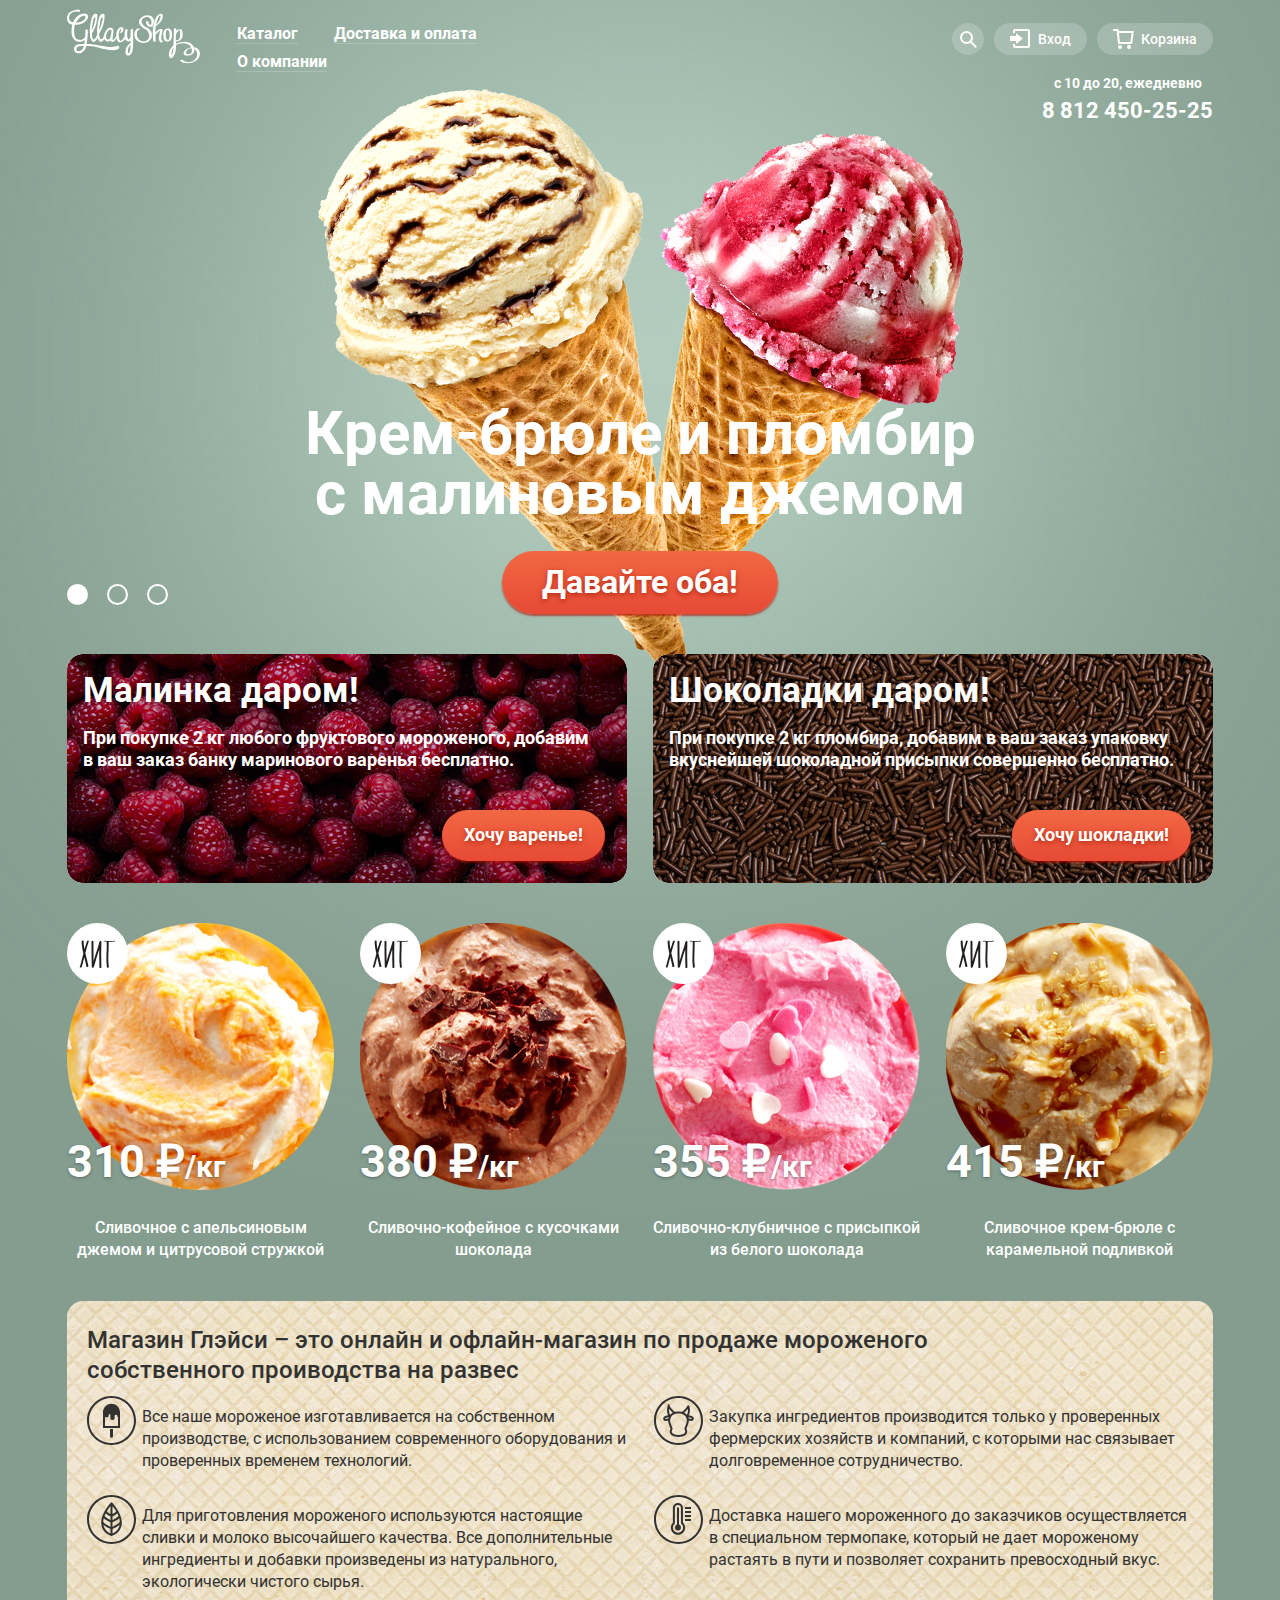
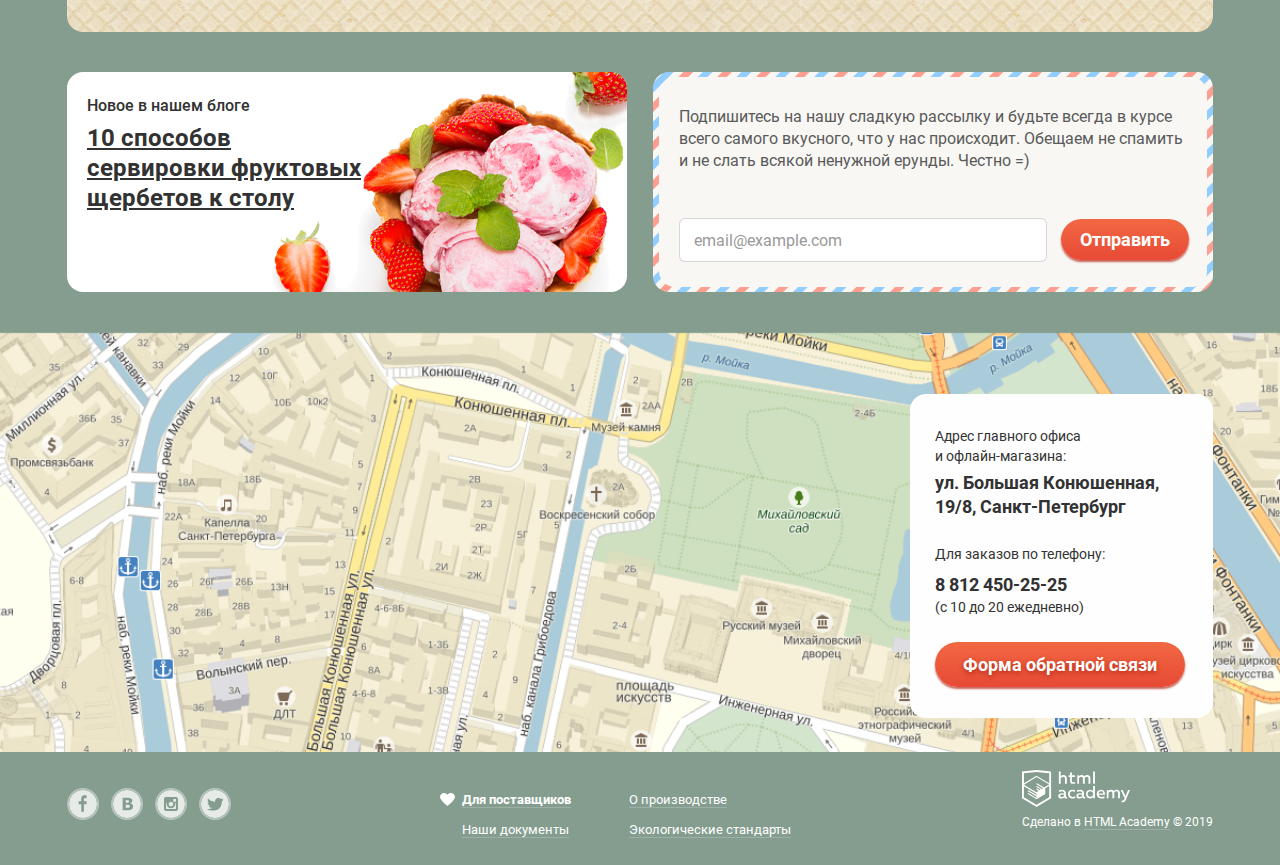
==== commit dc9db168: "Добавлена графика на главную станицу" ====
--- a/index.html
+++ b/index.html
@@ -29,12 +29,15 @@
             </ul>
             <ul class="header-nav__list header-nav__list--user">
               <li class="header-nav__item header-nav__item--user header-nav__item--search">
-                <button class="header-nav__search-btn" type="button" aria-label="Поиск"></button>
+                <button class="header-nav__search-btn" type="button" aria-label="Поиск">
+                  <svg width="17" height="17" viewBox="0 0 17 17"><path fill="#fff" d="M16.958 15.527L11.75 10.32A6.455 6.455 0 0 0 13 6.5 6.5 6.5 0 1 0 6.5 13a6.465 6.465 0 0 0 3.839-1.263l5.205 5.204 1.414-1.414zM6.5 11C4.019 11 2 8.981 2 6.5S4.019 2 6.5 2 11 4.019 11 6.5 8.981 11 6.5 11z"/></svg>
+                </button>
                 <form class="hidden">
                   <input class="header-nav__search-input" type="search" placeholder="крем-брюле">
                 </form>
               </li>
-              <li class="header-nav__item header-nav__item--user header-nav__item--login"><a href="">Вход</a></li>
+              <li class="header-nav__item header-nav__item--user header-nav__item--login"><a href="">Вход
+              </a></li>
               <li class="header-nav__item header-nav__item--user header-nav__item--basket"><a href="">Корзина</a></li>
             </ul>
           </nav>
@@ -50,7 +53,7 @@
       <section class="offers">
         <h2 class="visually-hidden">Предложения</h2>
         <div class="slider">
-          <div class="slider-inner">
+          <div class="slider__inner">
             <div class="slider-slides slide-slides-1">
               <div class="slide-content">
                 <h3>Крем-брюле и пломбир с малиновым джемом</h3>
@@ -84,12 +87,12 @@
                   <img src="img/ice-cream-3.png" width="639" height="582" alt="Крем-брюле и пломбир с малиновым джемом">
                 </figure>
             </div>
-            <div class="radio-button">
-              <input class="slider-input slider-input-1" type="radio" id="slider-1" name="toggle" checked>
+            <div class="slider-controls">
+              <input class="visually-hidden slider-input slider-input-1" type="radio" id="slider-1" name="toggle" checked>
               <label class="slider-label slider-label-1" for="slider-1" aria-label="Слайдер1"></label>
-              <input class="slider-input slider-input-2" type="radio" id="slider-2" name="toggle">
+              <input class="visually-hidden slider-input slider-input-2" type="radio" id="slider-2" name="toggle">
               <label class="slider-label slider-label-2" for="slider-2" aria-label="Слайдер1"></label>
-              <input class="slider-input slider-input-3" type="radio" id="slider-3" name="toggle">
+              <input class="visually-hidden slider-input slider-input-3" type="radio" id="slider-3" name="toggle">
               <label class="slider-label slider-label-3" for="slider-3" aria-label="Слайдер1"></label>
             </div>
           </div>
@@ -116,8 +119,8 @@
               </div>
             </article>
           </li>
-          <li class="catalog__item">
-            <article class="box-catalog__inner catalog__item--hit">
+          <li class="catalog__item catalog__item--hit">
+            <article class="box-catalog__inner">
               <h3 class="catalog-item__title">Сливочно-кофейное с кусочками шоколада</h3>
               <p class="catalog-item__price">380 ₽<span>/кг</span></p>
               <div class="catalog-item__img">
@@ -125,8 +128,8 @@
               </div>
             </article>
           </li>
-          <li class="catalog__item">
-            <article class="box-catalog__inner catalog__item--hit">
+          <li class="catalog__item catalog__item--hit">
+            <article class="box-catalog__inner">
               <h3 class="catalog-item__title">Сливочно-клубничное с присыпкой из белого шоколада</h3>
               <p class="catalog-item__price">355 ₽<span>/кг</span></p>
               <div class="catalog-item__img">
@@ -134,8 +137,8 @@
               </div>
             </article>
           </li>
-          <li class="catalog__item">
-            <article class="box-catalog__inner catalog__item--hit">
+          <li class="catalog__item catalog__item--hit">
+            <article class="box-catalog__inner">
               <h3 class="catalog-item__title">Сливочное крем-брюле с карамельной подливкой</h3>
               <p class="catalog-item__price">415 ₽<span>/кг</span></p>
               <div class="catalog-item__img">
@@ -191,16 +194,16 @@
     <footer class="footer">
       <div class="footer__inner">
         <ul class="footer__socials-list">
-          <li class="socials__item"><a href="blank.html">
+          <li class="socials__item"><a class="socials__link" href="blank.html">
             <img src="img/fb.svg" width="32" height="32" aria-label="Фэйсбук">
           </a></li>
-          <li class="socials__item"><a href="blank.html">
+          <li class="socials__item"><a class="socials__link" href="blank.html">
             <img src="img/vk.svg" width="32" height="32" aria-label="ВКонтакте">
           </a></li>
-          <li class="socials__item"><a href="blank.html">
+          <li class="socials__item"><a class="socials__link" href="blank.html">
             <img src="img/instagram.svg" width="32" height="32" aria-label="Инстаграмм">
           </a></li>
-          <li class="socials__item"><a href="blank.html">
+          <li class="socials__item"><a class="socials__link" href="blank.html">
             <img src="img/twitter.svg" width="32" height="32" aria-label="Твиттер">
           </a></li>
         </ul>
--- a/css/style.css
+++ b/css/style.css
@@ -35,8 +35,8 @@
   --background-page-1: #849D8F;
   --background-page-2: #8996A6;
   --background-page-3: #9D8B84;
-
-  --button: #E84D37;
+  --shadow-button: #696969;
+
 
   --light-gray: #F8F7F4;
   --backlight-1: #D7F2E3;
@@ -52,14 +52,17 @@
   --hover-sorting: #1E90FF;
   --hover-link: #FFBC9E;
 
+  --button: #E84D37;
   --button-gradient-1: #F26843;
   --button-gradient-2: #E74A35;
+  --button-shadow: #AC1000;
+  --button-shadow-2: #942718;
 
   --background-address: #FEFEFE;
 
+  --placeholder: #999999;
   /* --hover-link: #E84D37; */
   /*
-  --: #999999;
   --: #B2B2B2;
   --: #FBFCFB;
   */
@@ -158,20 +161,28 @@
 }
 
 .header-nav__list {
-  margin: 0;
+  margin: 23px 0 0 0;
   padding: 0;
   list-style: none;
   display: flex;
 }
 
 .header-nav__list--main {
-  width: 390px;
+  width: 400px;
   display: flex;
   flex-wrap: wrap;
   font-size: 16px;
   line-height: 18px;
   font-weight: 700;
   margin-top: 20px;
+}
+
+.header-nav__item {
+  margin-right: 10px;
+}
+
+.header-nav__item--basket {
+  margin-right: 0;
 }
 
 .header-nav__link {
@@ -182,9 +193,11 @@
   display: inline-block;
   vertical-align: top;
   justify-content: start;
-}
-
-.header-nav__link:hover {
+  outline: none;
+}
+
+.header-nav__link:hover,
+.header-nav__link:focus {
   padding: 5px 13px 5px 13px;
   margin: 0;
   color: var(--text-dark);
@@ -194,7 +207,7 @@
 
 .header-nav__link:active {
   background: var(--active-menu);
-  box-shadow: inset 0px 2px 1px #696969;
+  box-shadow: inset 0px 2px 1px var(--shadow-button);
 }
 
 .header-nav__link--active {
@@ -224,7 +237,8 @@
   align-items: center;
 }
 
-.header-nav__link-submenu:hover {
+.header-nav__link-submenu:hover,
+.header-nav__link-submenu:focus {
   background-color: var(--hover-submenu);
 }
 
@@ -240,41 +254,93 @@
   font-weight: 700;
 }
 
+.header-nav__list--user {
+  max-width: 300px;
+  display: flex;
+  flex-wrap: wrap;
+}
+
 .header-nav__search-btn {
-  position: relative;
   width: 32px;
   height: 32px;
   border-radius: 16px;
-  background-color: transparent;
   border: none;
-}
-
-.header-nav__search-btn::before {
-  content: "";
-  position: absolute;
-  width: 32px;
-  height: 32px;
-  background-image: url("../img/loupe.svg");
-  background-position: center;
+  outline: none;
   background-color: rgba(255, 255, 255, 0.2);
-  border-radius: 16px;
-  top: 50%;
-  left: 50%;
-  transform: translateY(-50%) translateX(-50%);
-  background-repeat: no-repeat;
   cursor: pointer;
-}
-
-.header-nav__search-btn:hover::before{
+  display: flex;
+  justify-content: center;
+  align-items: center;
+}
+
+.header-nav__search-btn:hover,
+.header-nav__search-btn:focus,
+.header-nav__search-btn:active {
   background-color: rgba(255, 255, 255, 1);
-  background-image: url("../img/loupe-black.svg");
+}
+
+.header-nav__search-btn:hover path,
+.header-nav__search-btn:focus path {
+  fill: var(--text-dark);
+}
+
+.header-nav__item--user {
+  margin-bottom: 20px;
 }
 
 .header-nav__item--user a {
+  position: relative;
+  min-height: 32px;
+  padding: 5px 16px 5px 44px;
   font-size: 14px;
   line-height: 16px;
   font-weight: 500;
   color: var(--basic-white);
+  background-color: rgba(255, 255, 255, 0.2);
+  border-radius: 20px;
+  display: flex;
+  align-items: center;
+  outline: none;
+}
+
+.header-nav__item--user a::before {
+  content: "";
+  position: absolute;
+  top: 6px;
+  left: 16px;
+}
+
+.header-nav__item--login a::before {
+  width: 20px;
+  height: 19px;
+  background-image: url("../img/entrance.svg");
+}
+
+.header-nav__item--basket a::before {
+  width: 21px;
+  height: 20px;
+  background-image: url("../img/basket.svg");
+}
+
+.header-nav__item--user a:hover,
+.header-nav__item--user a:focus {
+  color: var(--text-dark);
+  background-color: var(--basic-white);
+}
+
+.header-nav__item--login a:hover::before,
+.header-nav__item--login a:focus::before {
+  background-image: url("../img/entrance-black.svg");
+}
+
+.header-nav__item--basket a:hover::before,
+.header-nav__item--basket a:focus::before {
+  background-image: url("../img/basket-black.svg");
+}
+
+.header-nav__item--user a:active {
+  background: #EDEDED;
+  box-shadow: inset 0px 2px 1px var(--shadow-button);
 }
 
 .page-header__contacts {
@@ -282,10 +348,11 @@
 }
 
 .page-header__contacts p {
-  margin: 0;
+  margin: 0 0 8px 0;
   font-size: 14px;
   line-height: 16px;
   font-weight: 700;
+  text-align: center;
 }
 
 .page-header__contacts a {
@@ -305,9 +372,13 @@
   margin-bottom: 40px;
 }
 
+.slider__inner {
+  position: relative;
+}
+
 .slider-slides {
   width: 672px;
-  margin: 315px auto 0 auto;
+  margin: 280px auto 0 auto;
   position: relative;
   display: flex;
   flex-direction: column;
@@ -340,12 +411,24 @@
   box-shadow: 0px 2px 2px rgba(172, 16, 0, 0.64);
   border-radius: 70px;
   align-items: center;
+  outline: none;
+}
+
+.slide-content a:hover,
+.slide-content a:focus {
+  background: linear-gradient(0deg, rgba(255, 255, 255, 0.2), rgba(255, 255, 255, 0.2)), linear-gradient(180deg, var(--button-gradient-1) 0%, var(--button-gradient-2) 100%);
+  box-shadow: 0px 2px 2px var(--button-shadow);
+}
+
+.slide-content a:active {
+  background: linear-gradient(0deg, rgba(0, 0, 0, 0.07), rgba(0, 0, 0, 0.07)), linear-gradient(180deg, var(--button-gradient-1) 0%, var(--button-gradient-2) 100%);
+  box-shadow: inset 0px 2px 2px var(--button-shadow-2);
 }
 
 .slide-img {
   margin: 0;
   position: absolute;
-  top: -350px;
+  top: -315px;
   z-index: -1;
 }
 
@@ -372,6 +455,33 @@
   filter: blur(250px);
 }
 
+.slider-controls {
+  position: absolute;
+  left: 0;
+  bottom: 30px;
+  display: flex;
+  justify-content: space-between;
+  width: 80px;
+}
+
+.slider-label::before {
+  content: "";
+  position: absolute;
+  width: 21px;
+  height: 21px;
+  border: 2px solid var(--basic-white);
+  border-radius: 50%;
+  cursor: pointer;
+}
+
+.slider-label:hover::before {
+  background-color: rgba(255, 255, 255, 0.4);
+}
+
+.slider-input:checked + .slider-label::before {
+  background-color: var(--basic-white);
+}
+
 /* скрывает морожки на слайде*/
 .hidden {
   display: none;
@@ -431,6 +541,18 @@
   box-shadow: 0px 2px 2px rgba(172, 16, 0, 0.64);
   border-radius: 70px;
   align-self: flex-end;
+  outline: none;
+}
+
+.stock-btn:hover,
+.stock-btn:focus {
+  background: linear-gradient(0deg, rgba(255, 255, 255, 0.2), rgba(255, 255, 255, 0.2)), linear-gradient(180deg, var(--button-gradient-1) 0%, var(--button-gradient-2) 100%);
+  box-shadow: 0px 2px 2px var(--button-shadow);
+}
+
+.stock-btn:active {
+  background: linear-gradient(0deg, rgba(0, 0, 0, 0.07), rgba(0, 0, 0, 0.07)), linear-gradient(180deg, var(--button-gradient-1) 0%, var(--button-gradient-2) 100%);
+  box-shadow: inset 0px 2px 2px var(--button-shadow-2);
 }
 
 .catalog {
@@ -449,6 +571,16 @@
 
 .catalog__item {
   position: relative;
+}
+
+.catalog__item--hit::before {
+  content: "";
+  position: absolute;
+  width: 61px;
+  height: 61px;
+  background-color: var(--basic-white);
+  background-image: url("../img/hit.svg");
+  border-radius: 50%;
 }
 
 .box-catalog__inner {
@@ -521,8 +653,33 @@
 }
 
 .info__text {
+  position: relative;
   margin: 0;
   padding-left: 55px;
+}
+
+.info__text::before {
+  content: "";
+  position: absolute;
+  width: 49px;
+  height: 49px;
+  /* border-radius: 50%;
+  border: 2px solid var(--text-dark); */
+  top: -10px;
+  left: 0;
+}
+
+.info__text-1::before {
+  background-image: url("..//img/ice-cream.svg");
+}
+.info__text-2::before {
+  background-image: url("..//img/cow.svg");
+}
+.info__text-3::before {
+  background-image: url("..//img/eco.svg");
+}
+.info__text-4::before {
+  background-image: url("..//img/thermometer.svg");
 }
 
 .addition {
@@ -593,11 +750,47 @@
 
 .subscription__input {
   margin-right: 10px;
+  padding: 10px 14px 10px 14px;
   width: 368px;
   height: 44px;
-  background: #FFFFFF;
+  background: var(--basic-white);
   border: 1px solid rgba(178, 178, 178, 0.52);
   border-radius: 6px;
+  font-size: 16px;
+  line-height: 20px;
+  font-weight: 700;
+  color: var(--text-dark);
+  outline: none;
+}
+
+.subscription__input::-webkit-input-placeholder {
+  color: var(--placeholder);
+  font-weight: 400;
+}
+
+.subscription__input::-moz-placeholder {
+  color: var(--placeholder);
+  font-weight: 400;
+}
+
+.subscription__input:-moz-placeholder {
+  color: var(--placeholder);
+  font-weight: 400;
+}
+
+.subscription__input:-ms-input-placeholder {
+  color: var(--placeholder);
+  font-weight: 400;
+}
+
+.subscription__input:hover {
+  border: 2px solid rgba(178, 178, 178, 0.52);
+  padding-left: 13px;
+}
+
+.subscription__input:focus {
+  border: 2px solid rgba(46, 136, 228, 0.52);
+  padding-left: 13px;
 }
 
 .subscription__submit {
@@ -612,6 +805,18 @@
   border-radius: 70px;
   align-items: center;
   cursor: pointer;
+  outline: none;
+}
+
+.subscription__submit:hover,
+.subscription__submit:focus {
+  background: linear-gradient(0deg, rgba(255, 255, 255, 0.2), rgba(255, 255, 255, 0.2)), linear-gradient(180deg, var(--button-gradient-1) 0%, var(--button-gradient-2) 100%);
+  box-shadow: 0px 2px 2px var(--button-shadow);
+}
+
+.subscription__submit:active {
+  background: linear-gradient(0deg, rgba(0, 0, 0, 0.07), rgba(0, 0, 0, 0.07)), linear-gradient(180deg, var(--button-gradient-1) 0%, var(--button-gradient-2) 100%);
+  box-shadow: inset 0px 2px 2px var(--button-shadow-2);
 }
 
 .address__wrap {
@@ -693,34 +898,55 @@
   align-items: center;
   border: none;
   cursor: pointer;
+  outline: none;
+}
+
+.address__feedback-btn:hover,
+.address__feedback-btn:focus {
+  background: linear-gradient(0deg, rgba(255, 255, 255, 0.2), rgba(255, 255, 255, 0.2)), linear-gradient(180deg, var(--button-gradient-1) 0%, var(--button-gradient-2) 100%);
+  box-shadow: 0px 2px 2px var(--button-shadow);
+}
+
+.address__feedback-btn:active {
+  background: linear-gradient(0deg, rgba(0, 0, 0, 0.07), rgba(0, 0, 0, 0.07)), linear-gradient(180deg, var(--button-gradient-1) 0%, var(--button-gradient-2) 100%);
+  box-shadow: inset 0px 2px 2px var(--button-shadow-2);
 }
 
 .footer__inner {
   width: 1200px;
-  margin: 0 auto;
+  margin: 0 auto 25px auto;
   padding: 0 27px;
   display: flex;
   justify-content: space-between;
 }
 
 .footer__socials-list {
-  margin: 0;
+  width: 164px;
+  margin: 36px 0 0 0;
   padding: 0;
   list-style: none;
   display: flex;
-}
-
-.socials__item img {
+  justify-content: space-between;
+  flex-wrap: wrap;
+}
+
+.socials__link img {
   opacity: 0.8;
-}
-
-.socials__item img:hover,
-.socials__item img:active {
+  border: 2px solid rgba(255, 255, 255, 0.5);
+  border-radius: 50%;
+}
+
+.socials__link:hover.socials__link img ,
+.socials__link:focus.socials__link img {
   opacity: 1;
 }
 
+.socials__link:active.socials__link img {
+  border: 2px solid rgba(255, 255, 255, 0.7);
+}
+
 .footer__block-group {
-  margin: 0;
+  margin: 36px 0 0 0;
   padding: 0;
   list-style: none;
   display: grid;
@@ -730,6 +956,20 @@
   align-self: start;
 }
 
+.footer__block-item--favorites {
+  position: relative;
+}
+
+.footer__block-item--favorites::before {
+  content: "";
+  position: absolute;
+  width: 15px;
+  height: 13px;
+  background-image: url("../img/heart.svg");
+  top: 5px;
+  left: -22px;
+}
+
 .footer__block-item a{
   font-size: 13px;
   line-height: 18px;
@@ -742,7 +982,12 @@
   font-weight: 700;
 }
 
+.footer__copyright {
+  margin-top: 18px;
+}
+
 .footer__link-html {
+  margin: 0;
   font-size: 12px;
   line-height: 18px;
   font-weight: 400;
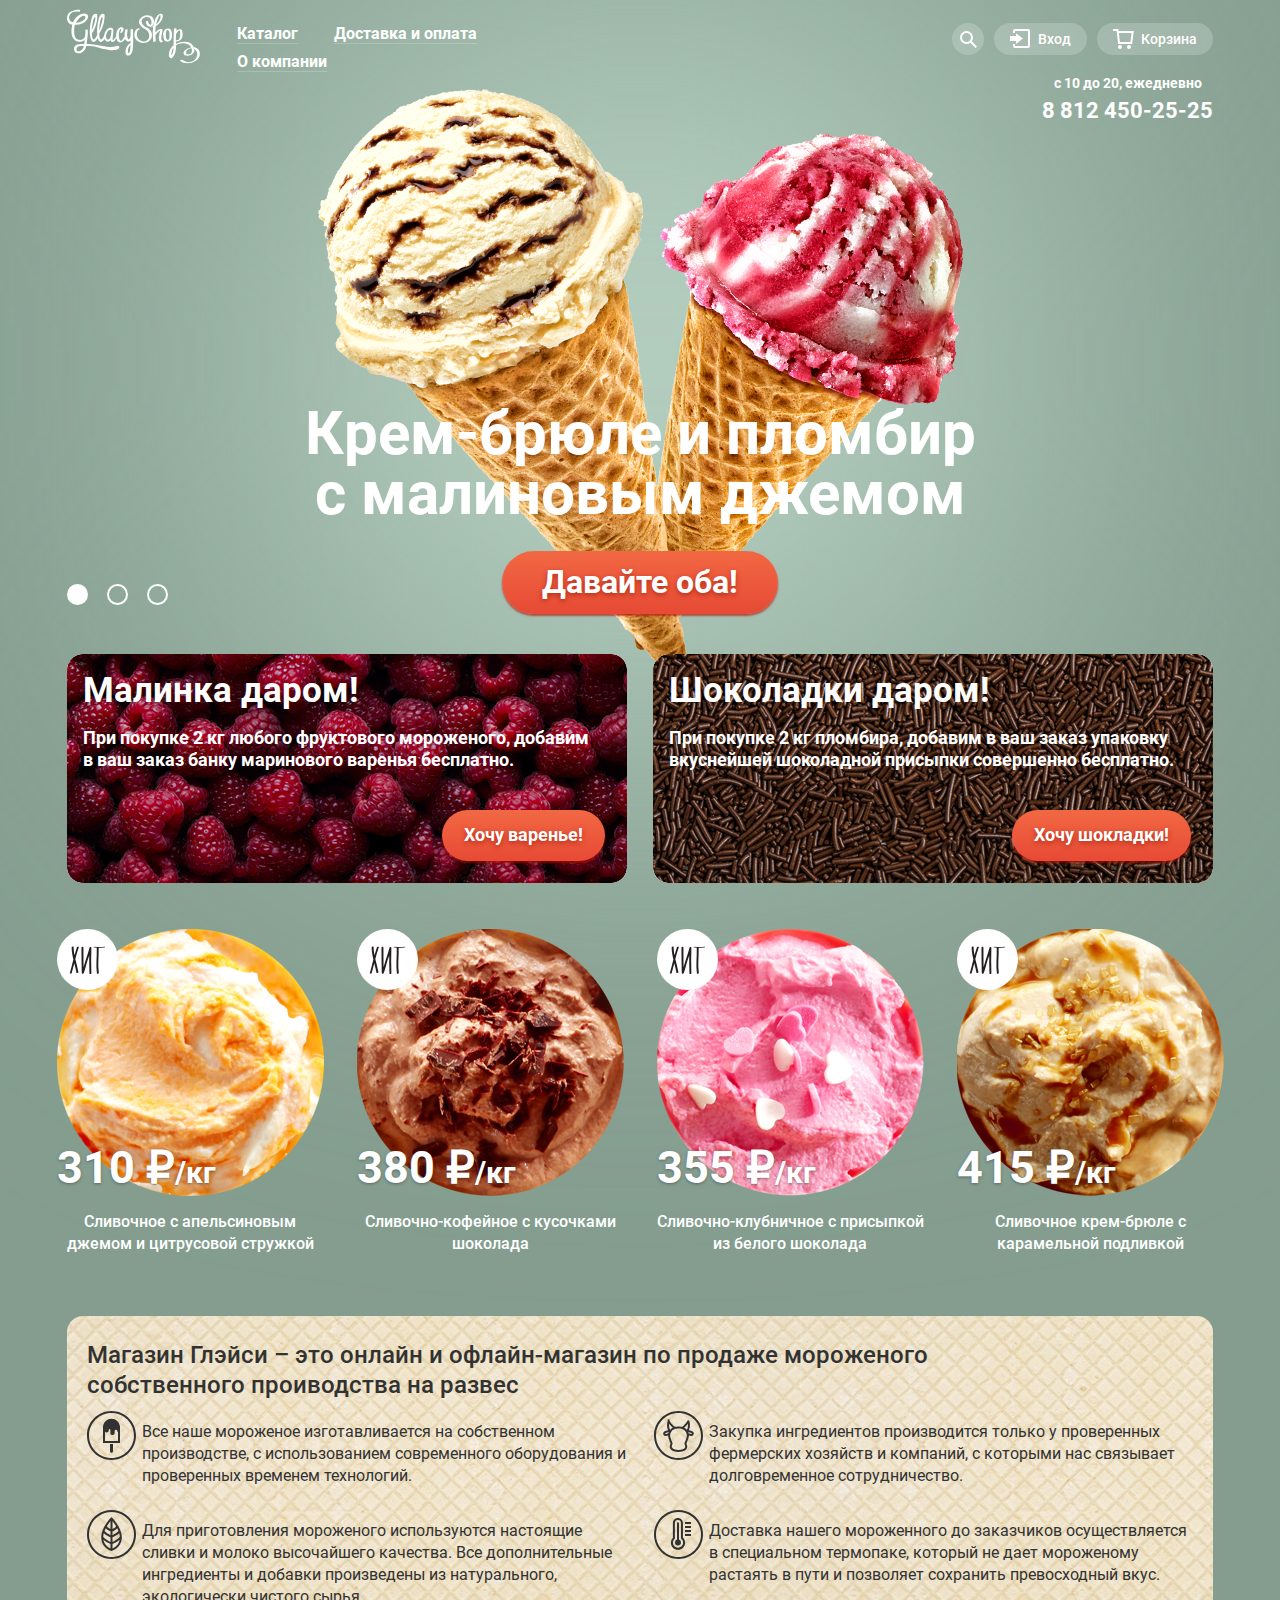
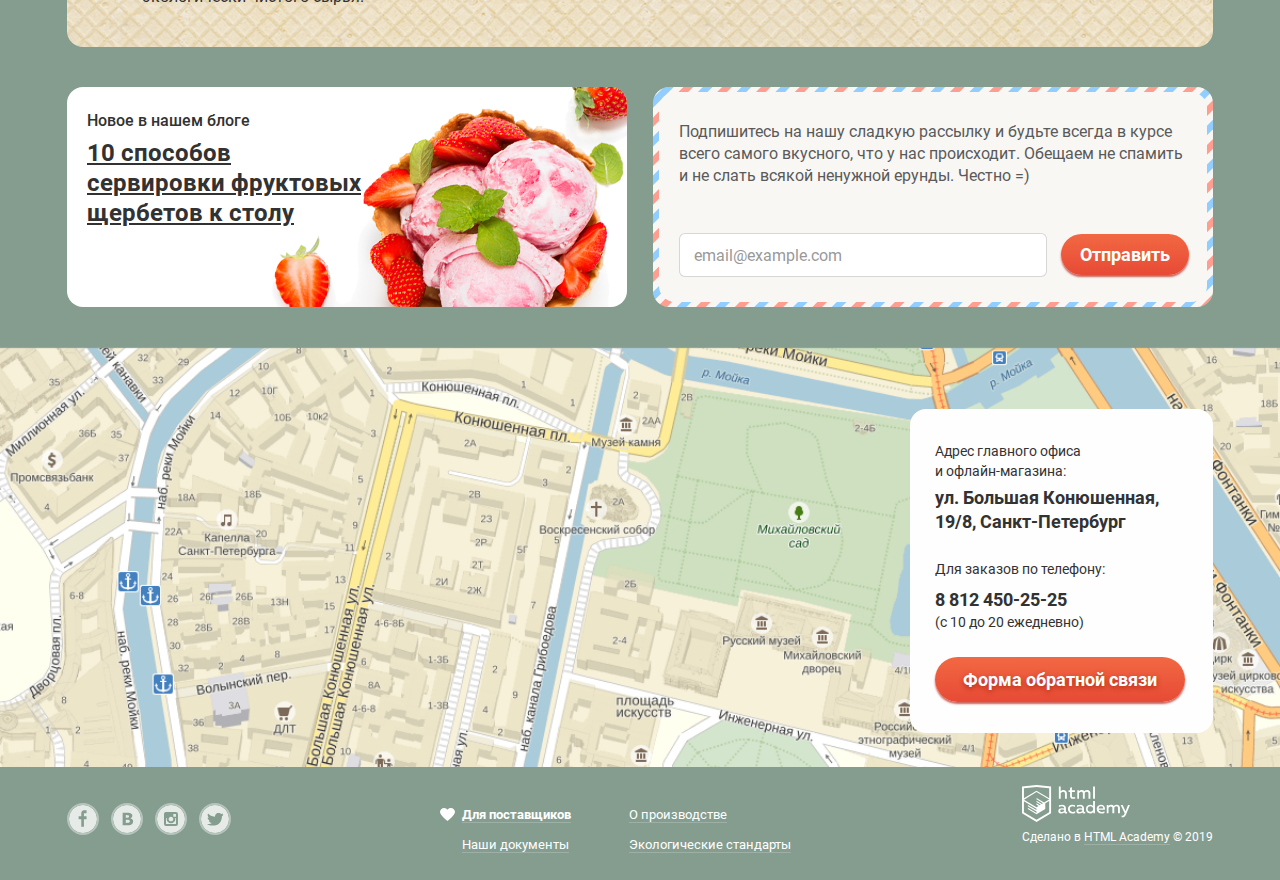
==== commit 07f6a644: "Добавлены hover-эффекты на главную страницу" ====
--- a/index.html
+++ b/index.html
@@ -109,45 +109,51 @@
             <a class="stock-btn" href="blank.html">Хочу шокладки!</a>
           </div>
         </div>
+      </section>
+      <div class="catalog__wrap catalog__wrap--hit">
         <ul class="catalog catalog--hit">
           <li class="catalog__item catalog__item--hit">
-            <article class="box-catalog__inner">
-              <h3 class="catalog-item__title">Сливочное с апельсиновым джемом и цитрусовой стружкой</h3>
+            <article class="box-catalog__inner box-catalog__inner--hit">
+              <h3 class="catalog-item__title catalog-item__title--hit">Сливочное с апельсиновым джемом и цитрусовой стружкой</h3>
               <p class="catalog-item__price">310 ₽<span>/кг</span></p>
               <div class="catalog-item__img">
                 <img src="img/ice-1.png" width="267" height="267" alt="Сливочное с апельсиновым джемом и цитрусовой стружкой">
               </div>
-            </article>
-          </li>
-          <li class="catalog__item catalog__item--hit">
-            <article class="box-catalog__inner">
-              <h3 class="catalog-item__title">Сливочно-кофейное с кусочками шоколада</h3>
+              <a class="catalog-item__button" href="blank.html">Быстрый просмотр</a>
+            </article>
+          </li>
+          <li class="catalog__item catalog__item--hit">
+            <article class="box-catalog__inner box-catalog__inner--hit">
+              <h3 class="catalog-item__title catalog-item__title--hit">Сливочно-кофейное с кусочками шоколада</h3>
               <p class="catalog-item__price">380 ₽<span>/кг</span></p>
               <div class="catalog-item__img">
                 <img src="img/ice-2.png" width="267" height="267" alt="Сливочно-кофейное с кусочками шоколада">
               </div>
-            </article>
-          </li>
-          <li class="catalog__item catalog__item--hit">
-            <article class="box-catalog__inner">
-              <h3 class="catalog-item__title">Сливочно-клубничное с присыпкой из белого шоколада</h3>
+              <a class="catalog-item__button" href="blank.html">Быстрый просмотр</a>
+            </article>
+          </li>
+          <li class="catalog__item catalog__item--hit">
+            <article class="box-catalog__inner box-catalog__inner--hit">
+              <h3 class="catalog-item__title catalog-item__title--hit">Сливочно-клубничное с присыпкой из белого шоколада</h3>
               <p class="catalog-item__price">355 ₽<span>/кг</span></p>
               <div class="catalog-item__img">
                 <img src="img/ice-3.png" width="267" height="267" alt="Сливочно-клубничное с присыпкой из белого шоколада">
               </div>
-            </article>
-          </li>
-          <li class="catalog__item catalog__item--hit">
-            <article class="box-catalog__inner">
-              <h3 class="catalog-item__title">Сливочное крем-брюле с карамельной подливкой</h3>
+              <a class="catalog-item__button" href="blank.html">Быстрый просмотр</a>
+            </article>
+          </li>
+          <li class="catalog__item catalog__item--hit">
+            <article class="box-catalog__inner box-catalog__inner--hit">
+              <h3 class="catalog-item__title catalog-item__title--hit">Сливочное крем-брюле с карамельной подливкой</h3>
               <p class="catalog-item__price">415 ₽<span>/кг</span></p>
               <div class="catalog-item__img">
                 <img src="img/ice-4.png" width="267" height="267" alt="Сливочное крем-брюле с карамельной подливкой">
               </div>
+              <a class="catalog-item__button" href="blank.html">Быстрый просмотр</a>
             </article>
           </li>
         </ul>
-      </section>
+      </div>
       <div class="info__wrap">
         <section class="info">
           <h2 class="info__title">Магазин Глэйси – это онлайн и офлайн-магазин по продаже мороженого собственного проиводства на развес</h2>
@@ -195,16 +201,16 @@
       <div class="footer__inner">
         <ul class="footer__socials-list">
           <li class="socials__item"><a class="socials__link" href="blank.html">
-            <img src="img/fb.svg" width="32" height="32" aria-label="Фэйсбук">
-          </a></li>
-          <li class="socials__item"><a class="socials__link" href="blank.html">
-            <img src="img/vk.svg" width="32" height="32" aria-label="ВКонтакте">
-          </a></li>
-          <li class="socials__item"><a class="socials__link" href="blank.html">
-            <img src="img/instagram.svg" width="32" height="32" aria-label="Инстаграмм">
-          </a></li>
-          <li class="socials__item"><a class="socials__link" href="blank.html">
-            <img src="img/twitter.svg" width="32" height="32" aria-label="Твиттер">
+            <img src="img/fb.svg" width="32" height="32" alt="Фэйсбук">
+          </a></li>
+          <li class="socials__item"><a class="socials__link" href="blank.html">
+            <img src="img/vk.svg" width="32" height="32" alt="ВКонтакте">
+          </a></li>
+          <li class="socials__item"><a class="socials__link" href="blank.html">
+            <img src="img/instagram.svg" width="32" height="32" alt="Инстаграмм">
+          </a></li>
+          <li class="socials__item"><a class="socials__link" href="blank.html">
+            <img src="img/twitter.svg" width="32" height="32" alt="Твиттер">
           </a></li>
         </ul>
         <ul class="footer__block-group">
--- a/css/style.css
+++ b/css/style.css
@@ -561,8 +561,12 @@
   list-style: none;
   display: grid;
   grid-template-columns: 1fr 1fr 1fr 1fr;
-  column-gap: 26px;
   row-gap: 40px;
+}
+
+.catalog__wrap {
+  width: 1200px;
+  margin: 0 auto;
 }
 
 .catalog--hit {
@@ -570,10 +574,14 @@
 }
 
 .catalog__item {
-  position: relative;
-}
-
-.catalog__item--hit::before {
+  width: 293px;
+  padding: 6px 13px 21px 13px;
+  margin: 0 auto;
+  display: flex;
+  cursor: pointer;
+}
+
+.box-catalog__inner--hit::before {
   content: "";
   position: absolute;
   width: 61px;
@@ -584,12 +592,21 @@
 }
 
 .box-catalog__inner {
+  position: relative;
   display: flex;
   flex-direction: column;
+}
+
+.catalog__item:hover,
+.catalog-item__button:focus .catalog__item{
+  background: rgba(255, 255, 255, 0.2);
+  box-shadow: 0px 20px 20px rgba(0, 0, 0, 0.2);
+  border-radius: 4px;
 }
 
 .catalog-item__title {
   margin: 0;
+  padding-bottom: 76px;
   font-size: 16px;
   line-height: 22px;
   font-weight: 500;
@@ -597,7 +614,7 @@
 }
 
 .catalog-item__price {
-  margin: 216px 0 33px 0;
+  margin: 216px 0 21px 0;
   font-size: 45px;
   line-height: 45px;
   font-weight: 700;
@@ -617,10 +634,39 @@
   z-index: -1;
 }
 
+.catalog-item__button {
+  padding: 10px 16px 10px 16px;
+  font-weight: 700;
+  font-size: 18px;
+  line-height: 24px;
+  color: var(--basic-white);
+  text-shadow: 0px 2px 5px rgba(160, 32, 11, 0.76);
+  background: linear-gradient(180deg, var(--button-gradient-1) 0%, var(--button-gradient-2) 100%);
+  box-shadow: 0px 2px 2px rgba(172, 16, 0, 0.64);
+  border-radius: 70px;
+  align-self: center;
+  outline: none;
+  position: absolute;
+  bottom: 0;
+  opacity: 0;
+  transition: opacity 0.3s ease;
+}
+
+.catalog__item:hover .catalog-item__button,
+.catalog-item__button:focus {
+  opacity: 1;
+}
+
+.catalog__item:hover {
+  background: rgba(255, 255, 255, 0.2);
+  box-shadow: 0px 20px 20px rgba(0, 0, 0, 0.2);
+  border-radius: 4px;
+}
+
 .info__wrap {
   padding: 0 27px;
   width: 1200px;
-  margin: 0 auto 40px auto;
+  margin: -76px auto 40px auto;
 }
 
 .info {
@@ -663,8 +709,6 @@
   position: absolute;
   width: 49px;
   height: 49px;
-  /* border-radius: 50%;
-  border: 2px solid var(--text-dark); */
   top: -10px;
   left: 0;
 }
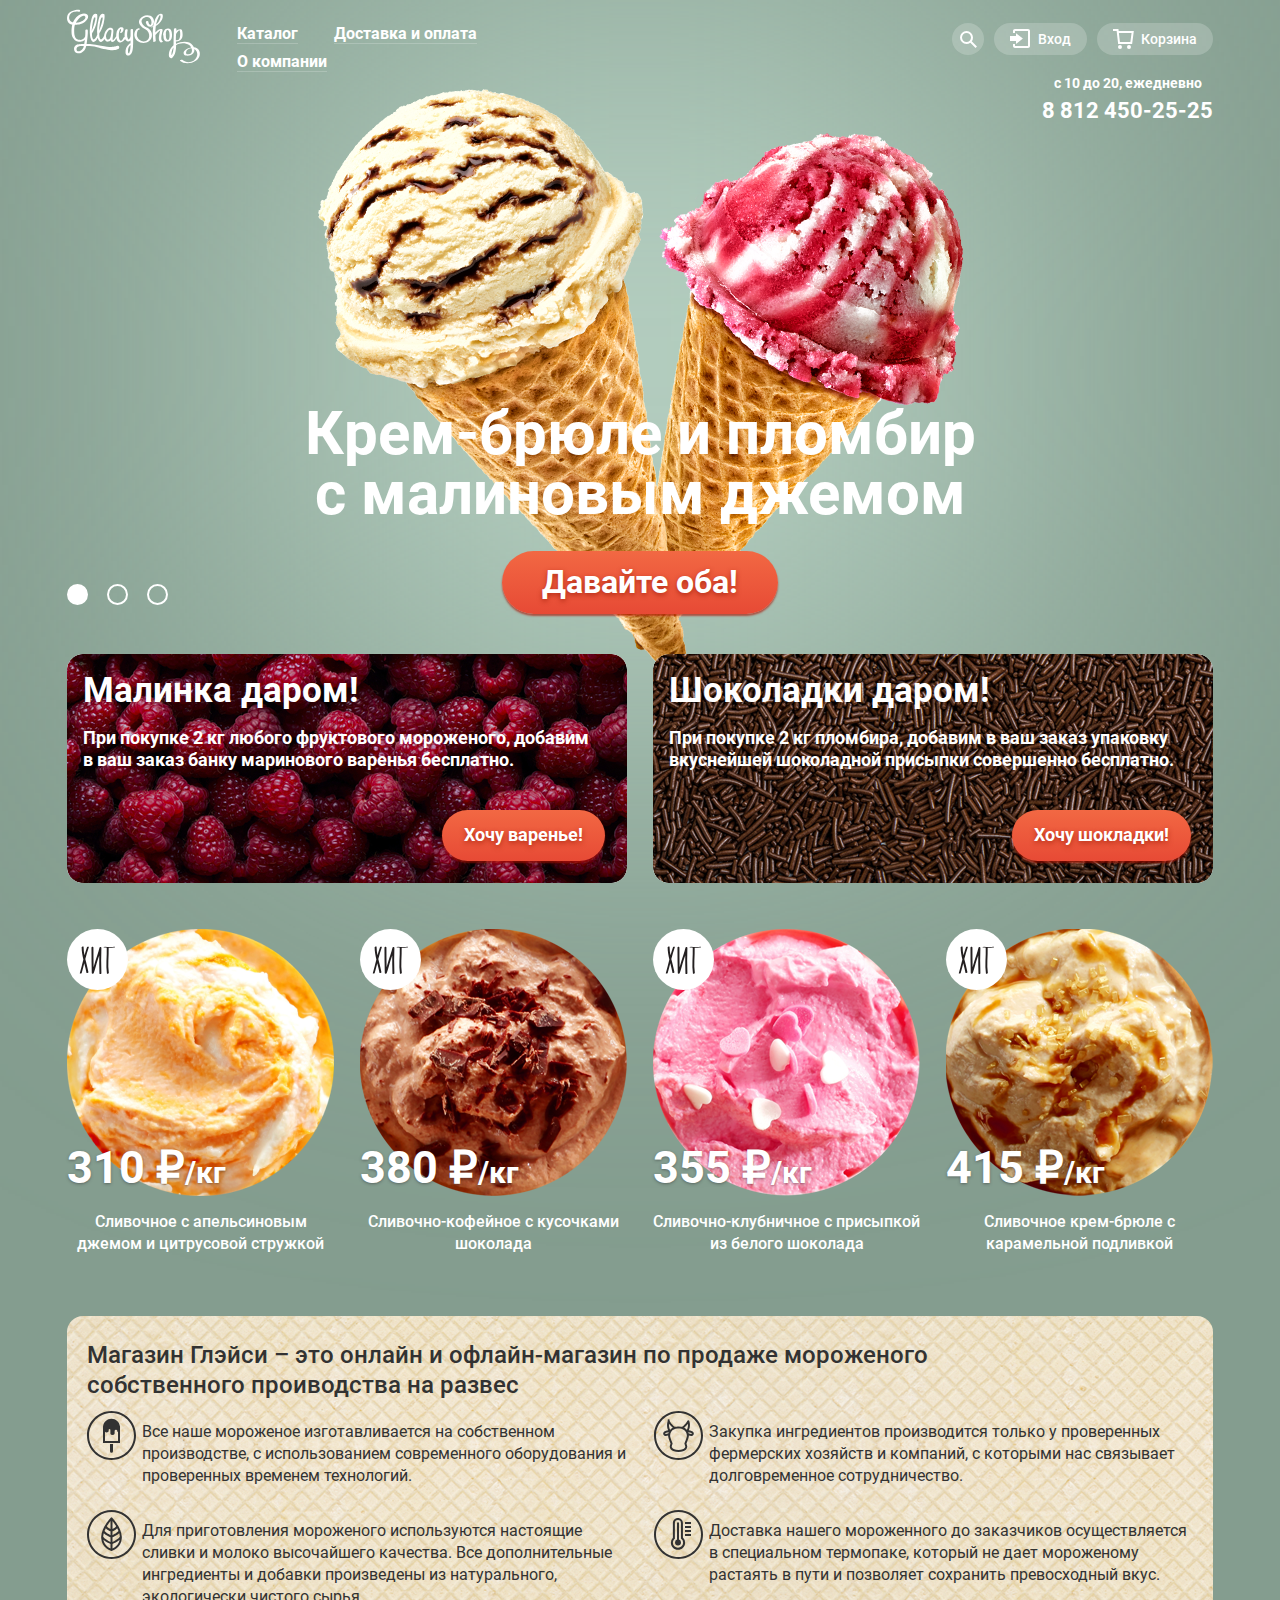
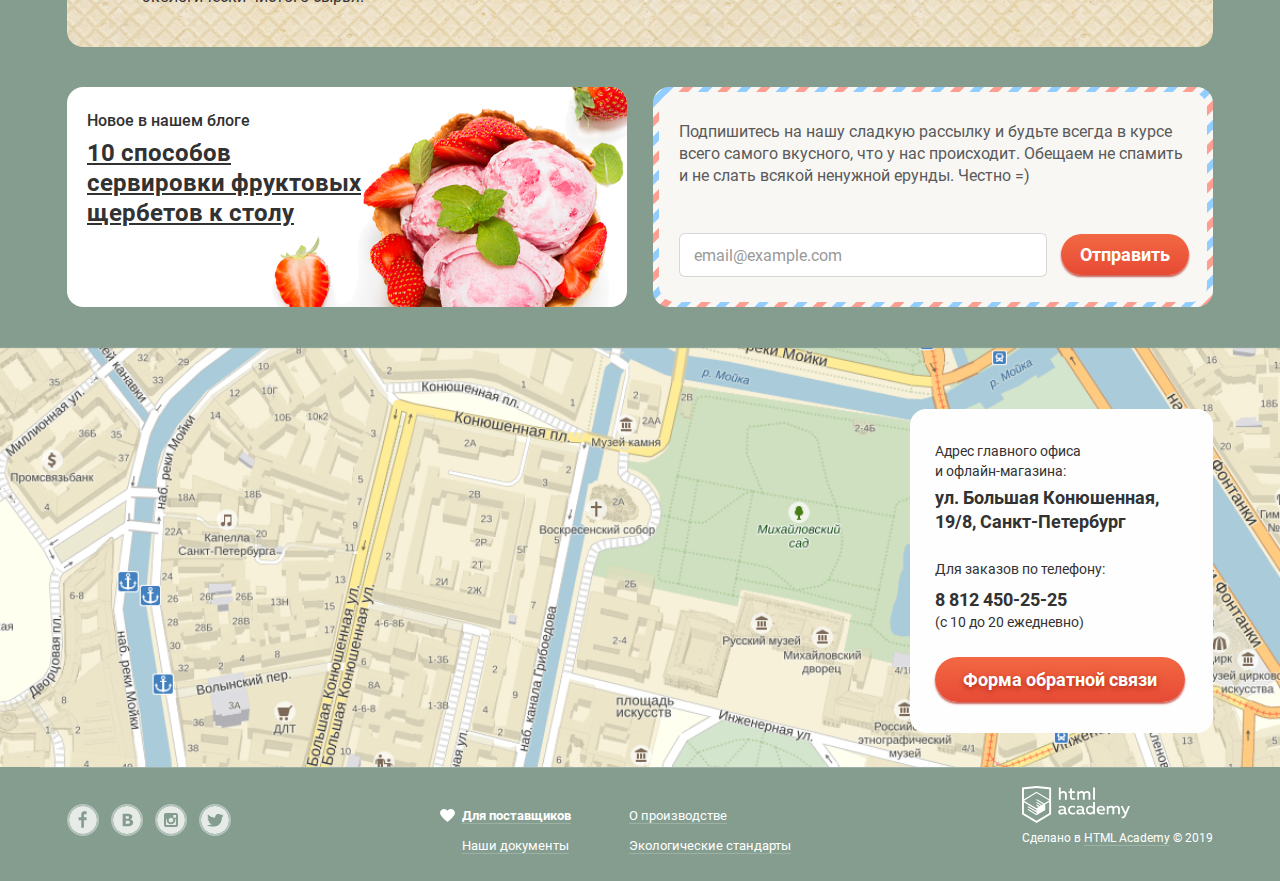
==== commit bb07bfa6: "Свёрстана страница каталога" ====
--- a/index.html
+++ b/index.html
@@ -36,8 +36,7 @@
                   <input class="header-nav__search-input" type="search" placeholder="крем-брюле">
                 </form>
               </li>
-              <li class="header-nav__item header-nav__item--user header-nav__item--login"><a href="">Вход
-              </a></li>
+              <li class="header-nav__item header-nav__item--user header-nav__item--login"><a href="">Вход</a></li>
               <li class="header-nav__item header-nav__item--user header-nav__item--basket"><a href="">Корзина</a></li>
             </ul>
           </nav>
@@ -109,51 +108,51 @@
             <a class="stock-btn" href="blank.html">Хочу шокладки!</a>
           </div>
         </div>
+        <div class="catalog__wrap catalog__wrap--hit">
+          <ul class="catalog catalog--hit">
+            <li class="catalog__item catalog__item--hit">
+              <article class="box-catalog__inner box-catalog__inner--hit">
+                <h3 class="catalog-item__title catalog-item__title--hit">Сливочное с апельсиновым джемом и цитрусовой стружкой</h3>
+                <p class="catalog-item__price">310 ₽<span>/кг</span></p>
+                <div class="catalog-item__img">
+                  <img src="img/ice-1.png" width="267" height="267" alt="Сливочное с апельсиновым джемом и цитрусовой стружкой">
+                </div>
+                <a class="catalog-item__button" href="blank.html">Быстрый просмотр</a>
+              </article>
+            </li>
+            <li class="catalog__item catalog__item--hit">
+              <article class="box-catalog__inner box-catalog__inner--hit">
+                <h3 class="catalog-item__title catalog-item__title--hit">Сливочно-кофейное с кусочками шоколада</h3>
+                <p class="catalog-item__price">380 ₽<span>/кг</span></p>
+                <div class="catalog-item__img">
+                  <img src="img/ice-2.png" width="267" height="267" alt="Сливочно-кофейное с кусочками шоколада">
+                </div>
+                <a class="catalog-item__button" href="blank.html">Быстрый просмотр</a>
+              </article>
+            </li>
+            <li class="catalog__item catalog__item--hit">
+              <article class="box-catalog__inner box-catalog__inner--hit">
+                <h3 class="catalog-item__title catalog-item__title--hit">Сливочно-клубничное с присыпкой из белого шоколада</h3>
+                <p class="catalog-item__price">355 ₽<span>/кг</span></p>
+                <div class="catalog-item__img">
+                  <img src="img/ice-3.png" width="267" height="267" alt="Сливочно-клубничное с присыпкой из белого шоколада">
+                </div>
+                <a class="catalog-item__button" href="blank.html">Быстрый просмотр</a>
+              </article>
+            </li>
+            <li class="catalog__item catalog__item--hit">
+              <article class="box-catalog__inner box-catalog__inner--hit">
+                <h3 class="catalog-item__title catalog-item__title--hit">Сливочное крем-брюле с карамельной подливкой</h3>
+                <p class="catalog-item__price">415 ₽<span>/кг</span></p>
+                <div class="catalog-item__img">
+                  <img src="img/ice-4.png" width="267" height="267" alt="Сливочное крем-брюле с карамельной подливкой">
+                </div>
+                <a class="catalog-item__button" href="blank.html">Быстрый просмотр</a>
+              </article>
+            </li>
+          </ul>
+        </div>
       </section>
-      <div class="catalog__wrap catalog__wrap--hit">
-        <ul class="catalog catalog--hit">
-          <li class="catalog__item catalog__item--hit">
-            <article class="box-catalog__inner box-catalog__inner--hit">
-              <h3 class="catalog-item__title catalog-item__title--hit">Сливочное с апельсиновым джемом и цитрусовой стружкой</h3>
-              <p class="catalog-item__price">310 ₽<span>/кг</span></p>
-              <div class="catalog-item__img">
-                <img src="img/ice-1.png" width="267" height="267" alt="Сливочное с апельсиновым джемом и цитрусовой стружкой">
-              </div>
-              <a class="catalog-item__button" href="blank.html">Быстрый просмотр</a>
-            </article>
-          </li>
-          <li class="catalog__item catalog__item--hit">
-            <article class="box-catalog__inner box-catalog__inner--hit">
-              <h3 class="catalog-item__title catalog-item__title--hit">Сливочно-кофейное с кусочками шоколада</h3>
-              <p class="catalog-item__price">380 ₽<span>/кг</span></p>
-              <div class="catalog-item__img">
-                <img src="img/ice-2.png" width="267" height="267" alt="Сливочно-кофейное с кусочками шоколада">
-              </div>
-              <a class="catalog-item__button" href="blank.html">Быстрый просмотр</a>
-            </article>
-          </li>
-          <li class="catalog__item catalog__item--hit">
-            <article class="box-catalog__inner box-catalog__inner--hit">
-              <h3 class="catalog-item__title catalog-item__title--hit">Сливочно-клубничное с присыпкой из белого шоколада</h3>
-              <p class="catalog-item__price">355 ₽<span>/кг</span></p>
-              <div class="catalog-item__img">
-                <img src="img/ice-3.png" width="267" height="267" alt="Сливочно-клубничное с присыпкой из белого шоколада">
-              </div>
-              <a class="catalog-item__button" href="blank.html">Быстрый просмотр</a>
-            </article>
-          </li>
-          <li class="catalog__item catalog__item--hit">
-            <article class="box-catalog__inner box-catalog__inner--hit">
-              <h3 class="catalog-item__title catalog-item__title--hit">Сливочное крем-брюле с карамельной подливкой</h3>
-              <p class="catalog-item__price">415 ₽<span>/кг</span></p>
-              <div class="catalog-item__img">
-                <img src="img/ice-4.png" width="267" height="267" alt="Сливочное крем-брюле с карамельной подливкой">
-              </div>
-              <a class="catalog-item__button" href="blank.html">Быстрый просмотр</a>
-            </article>
-          </li>
-        </ul>
-      </div>
       <div class="info__wrap">
         <section class="info">
           <h2 class="info__title">Магазин Глэйси – это онлайн и офлайн-магазин по продаже мороженого собственного проиводства на развес</h2>
--- a/css/style.css
+++ b/css/style.css
@@ -210,8 +210,16 @@
   box-shadow: inset 0px 2px 1px var(--shadow-button);
 }
 
-.header-nav__link--active {
+.header-nav__link--current {
   background-color: var(--active-page-menu);
+  padding: 5px 13px 5px 13px;
+  border-radius: 26px;
+  margin: 0;
+}
+
+.header-nav__link--current:hover {
+  background-color: var(--active-page-menu);
+  color: var(--basic-white);
 }
 
 .header-nav__submenu {
@@ -555,22 +563,21 @@
   box-shadow: inset 0px 2px 2px var(--button-shadow-2);
 }
 
+.box-catalog {
+  margin-bottom: 10px;
+}
+
 .catalog {
   padding: 0;
-  margin: 0;
+  margin: 0 0 0 -13px;
   list-style: none;
   display: grid;
   grid-template-columns: 1fr 1fr 1fr 1fr;
-  row-gap: 40px;
-}
-
-.catalog__wrap {
-  width: 1200px;
-  margin: 0 auto;
 }
 
 .catalog--hit {
   margin-bottom: 40px;
+  row-gap: 40px;
 }
 
 .catalog__item {
@@ -579,6 +586,12 @@
   margin: 0 auto;
   display: flex;
   cursor: pointer;
+}
+
+.catalog__item:hover {
+  background: rgba(255, 255, 255, 0.2);
+  box-shadow: 0px 20px 20px rgba(0, 0, 0, 0.2);
+  border-radius: 4px;
 }
 
 .box-catalog__inner--hit::before {
@@ -595,13 +608,6 @@
   position: relative;
   display: flex;
   flex-direction: column;
-}
-
-.catalog__item:hover,
-.catalog-item__button:focus .catalog__item{
-  background: rgba(255, 255, 255, 0.2);
-  box-shadow: 0px 20px 20px rgba(0, 0, 0, 0.2);
-  border-radius: 4px;
 }
 
 .catalog-item__title {
@@ -649,18 +655,12 @@
   position: absolute;
   bottom: 0;
   opacity: 0;
-  transition: opacity 0.3s ease;
+  transition: opacity 0.2s ease;
 }
 
 .catalog__item:hover .catalog-item__button,
 .catalog-item__button:focus {
   opacity: 1;
-}
-
-.catalog__item:hover {
-  background: rgba(255, 255, 255, 0.2);
-  box-shadow: 0px 20px 20px rgba(0, 0, 0, 0.2);
-  border-radius: 4px;
 }
 
 .info__wrap {
@@ -962,6 +962,7 @@
   padding: 0 27px;
   display: flex;
   justify-content: space-between;
+  border-top: 1px solid rgba(255, 255, 255, 0.2);
 }
 
 .footer__socials-list {
@@ -1041,3 +1042,399 @@
   color: var(--basic-white);
   border-bottom: 1px solid rgba(255, 255, 255, 0.2);
 }
+
+.main-page__wrap {
+  width: 1200px;
+  margin: 0 auto;
+  padding: 0 27px;
+  display: flex;
+  flex-direction: column;
+}
+
+.bredcrumbs {
+  display: flex;
+  margin: 0 0 9px 0;
+  padding: 0;
+  order: -1;
+  list-style: none;
+}
+
+.bredcrumbs__item {
+  position: relative;
+}
+.bredcrumbs__link {
+  position: relative;
+  margin-right: 22px;
+  font-size: 14px;
+  line-height: 16px;
+  color: var(--basic-white);
+  border-bottom: 1px solid rgba(255, 255, 255, 0.2);
+}
+
+.bredcrumbs__item:last-child a {
+  border-bottom: none;
+}
+
+.bredcrumbs__link::after {
+  content: "";
+  position: absolute;
+  width: 6px;
+  height: 6px;
+  background-image: url("../img/bredcrumbs.svg");
+  top: 50%;
+  transform: translateY(-50%);
+  right: -14px;
+}
+
+.bredcrumbs__item:last-child a::after {
+  display: none;
+  margin: 0;
+}
+
+.catalog__title {
+  margin: 0 0 29px 0;
+  font-size: 35px;
+  line-height: 41px;
+  font-weight: 700;
+}
+
+.filtr__form {
+  display: flex;
+  flex-wrap: wrap;
+  margin-bottom: 40px;
+}
+
+.filter__sorting {
+  border: none;
+  padding: 0;
+  margin: 0 15px 14px 0;
+}
+
+.filter__title {
+  margin-bottom: 7px;
+  padding-left: 16px;
+  font-size: 14px;
+  line-height: 16px;
+  font-weight: 500;
+}
+
+.filter-price__select {
+  position: relative;
+  padding: 9px 42px 9px 26px;
+  color: var(--basic-white);
+  font-size: 16px;
+  line-height: 18px;
+  font-weight: 500;
+  background-color: rgba(255, 255, 255, 0.2);
+  border: none;
+  border-radius: 20px;
+  cursor: pointer;
+}
+
+.filter-price__select:hover,
+.filter-price__select:focus {
+  color: var(--text-dark);
+  background-color: var(--basic-white);
+}
+
+.filter-price__select:hover .filter-price__select-svg path,
+.filter-price__select:focus .filter-price__select-svg path {
+  fill: #231F20;
+}
+
+.filter-price__select-svg {
+  position: absolute;
+  right: 14px;
+  top: 50%;
+  transform: translateY(-50%);
+}
+
+.filter-price__list {
+  position: absolute;
+  margin: 0;
+  padding: 0;
+  width: 196px;
+  list-style: none;
+}
+
+.filter-price__option {
+  display: flex;
+  background-color: var(--basic-white);
+  cursor: pointer;
+}
+
+.filter-price__option a {
+  display: flex;
+  width: 100%;
+  padding: 8px 20px 3px 20px;
+  font-weight: 400;
+  font-size: 14px;
+  line-height: 16px;
+  color: var(--text-dark);
+}
+
+.filter-price__option a:hover {
+  color: var(--basic-white);
+  background-color: #1E90FF;;
+}
+
+.filter__price {
+  margin: 0 15px 0 0;
+  padding: 0;
+  border: none;
+}
+
+.filter-price__controls {
+  position: relative;
+  display: flex;
+  width: 218px;
+  height: 36px;
+  background: rgba(255, 255, 255, 0.2);
+  border-radius: 20px;
+}
+
+.filter-price__scale {
+  margin: 0 auto;
+  width: 167px;
+  height: 2px;
+  background-color: rgba(248, 247, 244, 0.5);
+  align-self: center;
+}
+
+.filter-price__bar {
+  width: 59%;
+  height: 2px;
+  margin-left: 16%;
+  background-color: #F8F7F4;
+}
+
+.filter-price__toggle {
+  position: absolute;
+  width: 20px;
+  height: 20px;
+  top: 50%;
+  transform: translateY(-50%);
+  border-radius: 50%;
+  background-color: #ABABAB;
+  border: 8px solid var(--basic-white);
+  box-shadow: 0 2px rgba(171, 171, 171, 0.3);
+  cursor: pointer;
+}
+
+.filter-price__toggle:hover {
+  width: 22px;
+  height: 22px;
+}
+
+.filter-price__toggle--min {
+  left: 20%
+}
+
+.filter-price__toggle--max {
+  left: 60%;
+}
+
+.filter__fat {
+  margin: 0;
+  padding: 0;
+  border: none;
+}
+
+.filter-fat__list {
+  display: flex;
+  min-height: 36px;
+  margin: 0;
+  padding: 5px 17px 5px 17px;
+  list-style: none;
+  background-color: rgba(255, 255, 255, 0.2);
+  border-radius: 20px;
+}
+
+.filter-fat__item {
+  display: flex;
+  margin-right: 19px;
+}
+
+.filter-fat__item:last-child {
+  margin-right: 0;
+}
+
+.filter-fat__item-label {
+  padding-left: 33px;
+  display: flex;
+  position: relative;
+  height: 20px;
+  font-size: 16px;
+  line-height: 18px;
+  font-weight: 500;
+  align-self: center;
+  cursor: pointer;
+}
+
+.filter-fat__item-label::before {
+  content: "";
+  position: absolute;
+  width: 22px;
+  height: 22px;
+  background-image: url("../img/radio-off.svg");
+  left: 0;
+  top: 50%;
+  transform: translateY(-50%);
+  opacity: 0.8;
+}
+
+.filter-fat__item-input:checked + .filter-fat__item-label::before {
+  background-image: url("../img/radio-on.svg");
+}
+
+.filter-fat__item-input:disabled + .filter-fat__item-label::before {
+  opacity: 0.4;
+}
+
+.filter-fat__item-label:hover::before {
+  opacity: 1;
+}
+
+.filter__filler {
+  margin: 0 14px 0 0;
+  padding: 0;
+  border: none;
+}
+
+.filter-filler__title {
+  margin-bottom: 11px;
+}
+
+.filter-filler__list {
+  display: flex;
+  margin: 0;
+  padding: 7px 16px 7px 16px;
+  list-style: none;
+  background-color: rgba(255, 255, 255, 0.2);
+  border-radius: 20px;
+}
+
+.filter-filler__item {
+  margin-right: 22px;
+}
+
+.filter-filler__item-label {
+  position: relative;
+  padding-left: 32px;
+  font-size: 16px;
+  line-height: 18px;
+  font-weight: 500;
+}
+
+.filter-filler__item-label::before {
+  content: "";
+  position: absolute;
+  width: 20px;
+  height: 20px;
+  background-image: url("../img/checkbox-off.svg");
+  left: 0;
+  top: 50%;
+  transform: translateY(-50%);
+  opacity: 0.8;
+}
+
+.filter-filler__item-input:checked + .filter-filler__item-label::before {
+  width: 24px;
+  background-image: url("../img/checkbox-on.svg");
+}
+
+.filter-filler__item-input:disabled + .filter-filler__item-label::before {
+  opacity: 0.4;
+}
+
+.filter-filler__item-label:hover::before {
+  opacity: 1;
+}
+
+.filtr-button {
+  padding: 8px 27px 6px 28px;
+  font-size: 16px;
+  line-height: 18px;
+  font-weight: 500;
+  color: var(--basic-white);
+  background-color: rgba(255, 255, 255, 0.2);
+  border: 2px solid var(--basic-white);
+  border-radius: 20px;
+  align-self: flex-end;
+  cursor: pointer;
+  outline: none;
+}
+
+.filtr-button:hover {
+  background-color: var(--basic-white);
+  color: var(--text-dark);
+}
+
+.filtr-button:active {
+  border: none;
+  padding: 10px 29px 8px 30px;
+  box-shadow: inset 0px 2px 1px #696969;
+  background-color: var(--basic-white);
+  color: var(--text-dark);
+}
+
+.pagination-list {
+  position: relative;
+  display: flex;
+  margin: 0 0 30px auto;
+  padding: 0 23px 0 23px;
+  list-style: none;
+}
+
+.pagination-list::before {
+  content: "";
+  position: absolute;
+  width: 7px;
+  height: 12px;
+  background-image: url("../img/icon-right-small.svg");
+  left: 0;
+  transform: rotate(180deg) translateY(-50%);
+  opacity: 0.2;
+}
+
+.pagination-list::after {
+  content: "";
+  position: absolute;
+  width: 7px;
+  height: 12px;
+  background-image: url("../img/icon-right-small.svg");
+  right: 0;
+  transform: translateY(50%);
+  cursor: pointer;
+}
+
+.pagination-item {
+  margin-right: 5px;
+}
+
+.pagination-item__link {
+  width: 26px;
+  height: 26px;
+  display: flex;
+  border-radius: 50%;
+  justify-content: center;
+  align-items: center;
+  font-size: 16px;
+  line-height: 18px;
+  font-weight: 500;
+  color: var(--basic-white);
+  cursor: pointer;
+}
+
+.pagination-item__link:hover {
+  background-color: rgba(255, 255, 255, 0.2);
+}
+
+.pagination-item__link--current {
+  background-color: var(--basic-white);
+  color: var(--text-dark);
+}
+
+.pagination-item__link--current:hover {
+  background-color: var(--basic-white);
+}
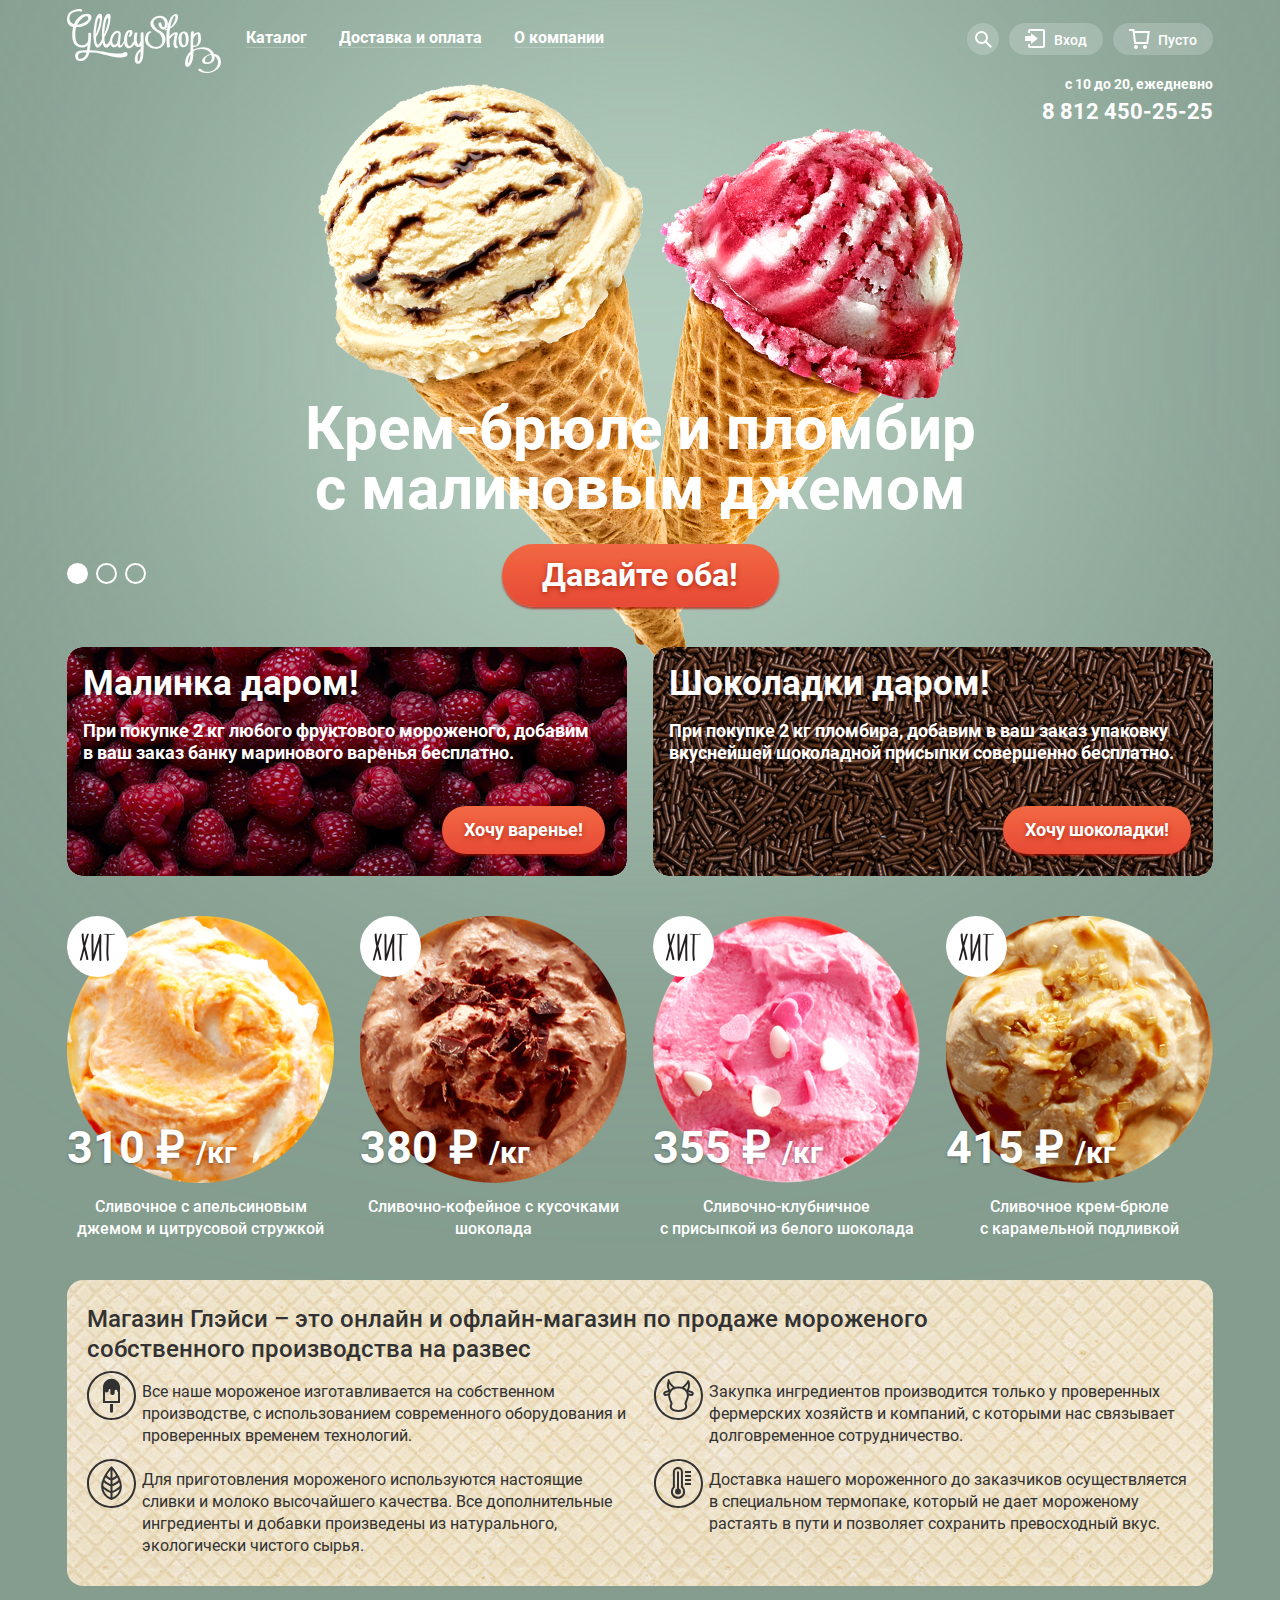
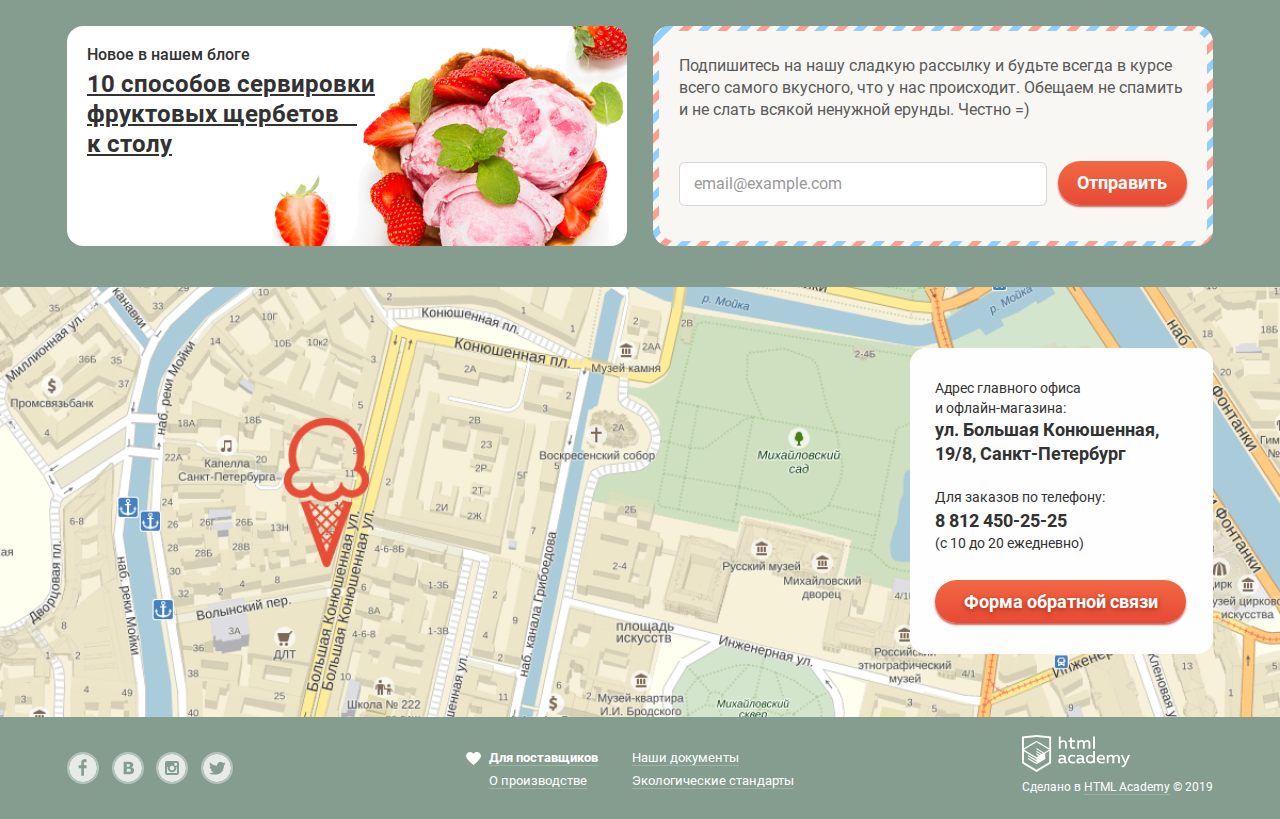
==== commit 27557230: "Готовый проект" ====
--- a/index.html
+++ b/index.html
@@ -16,13 +16,13 @@
           <nav class="header-nav">
             <ul class="header-nav__list header-nav__list--main">
               <li class="header-nav__item"><a class="header-nav__link" href="catalog.html">Каталог</a>
-                <!-- <ul class="header-nav__submenu">
-                  <li class="header-nav__item-submenu"><a class="header-nav__link-submenu header-nav__link-submenu--new" href="blank.html">Новинки</a></li>
-                  <li class="header-nav__item-submenu"><a class="header-nav__link-submenu" href="blank.html">Сливочное</a></li>
+                <ul class="header-nav__submenu">
+                  <li class="header-nav__item-submenu header-nav__item-submenu--new"><a class="header-nav__link-submenu header-nav__link-submenu--new" href="blank.html">Новинки</a></li>
+                  <li class="header-nav__item-submenu"><a class="header-nav__link-submenu" href="catalog.html">Сливочное</a></li>
                   <li class="header-nav__item-submenu"><a class="header-nav__link-submenu" href="blank.html">Щербеты</a></li>
                   <li class="header-nav__item-submenu"><a class="header-nav__link-submenu" href="blank.html">Фрктовый лед</a></li>
                   <li class="header-nav__item-submenu"><a class="header-nav__link-submenu" href="blank.html">Мелерин</a></li>
-                </ul> -->
+                </ul>
               </li>
               <li class="header-nav__item"><a class="header-nav__link" href="blank.html">Доставка и оплата</a></li>
               <li class="header-nav__item"><a class="header-nav__link" href="blank.html">О компании</a></li>
@@ -32,12 +32,30 @@
                 <button class="header-nav__search-btn" type="button" aria-label="Поиск">
                   <svg width="17" height="17" viewBox="0 0 17 17"><path fill="#fff" d="M16.958 15.527L11.75 10.32A6.455 6.455 0 0 0 13 6.5 6.5 6.5 0 1 0 6.5 13a6.465 6.465 0 0 0 3.839-1.263l5.205 5.204 1.414-1.414zM6.5 11C4.019 11 2 8.981 2 6.5S4.019 2 6.5 2 11 4.019 11 6.5 8.981 11 6.5 11z"/></svg>
                 </button>
-                <form class="hidden">
+                <form class="header-nav__search">
                   <input class="header-nav__search-input" type="search" placeholder="крем-брюле">
                 </form>
               </li>
-              <li class="header-nav__item header-nav__item--user header-nav__item--login"><a href="">Вход</a></li>
-              <li class="header-nav__item header-nav__item--user header-nav__item--basket"><a href="">Корзина</a></li>
+              <li class="header-nav__item header-nav__item--user header-nav__item--login"><a class="header-nav__link--user header-nav__link--login" href="">Вход</a>
+                <div class="modal__login">
+                  <form class="login__form" action="https://echo.htmlacademy.ru/" method="post">
+                    <input class="login__input login__input--email" type="email" id="email-user" placeholder="email@example.com" required>
+                    <label for="email-user" aria-label="email"></label>
+                    <input class="login__input login__input--password" type="password" id="password-user" placeholder="......" required>
+                    <label for="password-user" aria-label="пароль"></label>
+                    <button class="btn-submit btn-submit--login" type="submit">Войти</button>
+                    <div class="login__additionally">
+                      <p class="login__link-box">
+                        <a class="login__link login__link--restore-password" href="blank.html">Забыли пароль?</a>
+                      </p>
+                      <p class="login__link-box">
+                        <a class="login__link  login__link--registration" href="blank.html">Новая регистрация</a>
+                      </p>
+                    </div>
+                  </form>
+                </div>
+              </li>
+              <li class="header-nav__item header-nav__item--user header-nav__item--basket"><a class="header-nav__link--user header-nav__link--basket" href="blank.html">Пусто</a></li>
             </ul>
           </nav>
         </div>
@@ -53,7 +71,7 @@
         <h2 class="visually-hidden">Предложения</h2>
         <div class="slider">
           <div class="slider__inner">
-            <div class="slider-slides slide-slides-1">
+            <div class="slider-slides slide-slides-1 modal-show__slider">
               <div class="slide-content">
                 <h3>Крем-брюле и пломбир с малиновым джемом</h3>
                 <a href="blank.html">Давайте оба!</a>
@@ -64,7 +82,7 @@
                   <img src="img/ice-cream-1.png" width="647" height="584" alt="Крем-брюле и пломбир с малиновым джемом">
                 </figure>
             </div>
-            <div class="slider-slides slide-slides-2 hidden">
+            <div class="slider-slides slide-slides-2">
               <div class="slide-content">
                 <h3>Шоколадный пломбир и лимонный сорбет</h3>
                 <a href="blank.html">Давайте оба!</a>
@@ -75,7 +93,7 @@
                   <img src="img/ice-cream-2.png" width="644" height="583" alt="Крем-брюле и пломбир с малиновым джемом">
                 </figure>
             </div>
-            <div class="slider-slides slide-slides-3 hidden">
+            <div class="slider-slides slide-slides-3">
               <div class="slide-content">
                 <h3>Пломбир с помадкой и клубничный щербет</h3>
                 <a href="blank.html">Давайте оба!</a>
@@ -87,11 +105,11 @@
                 </figure>
             </div>
             <div class="slider-controls">
-              <input class="visually-hidden slider-input slider-input-1" type="radio" id="slider-1" name="toggle" checked>
+              <input class="visually-hidden slider-input slider-input-1" type="radio" id="slider-1" name="toggle" onclick="checkSlider()" checked>
               <label class="slider-label slider-label-1" for="slider-1" aria-label="Слайдер1"></label>
-              <input class="visually-hidden slider-input slider-input-2" type="radio" id="slider-2" name="toggle">
+              <input class="visually-hidden slider-input slider-input-2" type="radio" id="slider-2" name="toggle" onclick="checkSlider()">
               <label class="slider-label slider-label-2" for="slider-2" aria-label="Слайдер1"></label>
-              <input class="visually-hidden slider-input slider-input-3" type="radio" id="slider-3" name="toggle">
+              <input class="visually-hidden slider-input slider-input-3" type="radio" id="slider-3" name="toggle" onclick="checkSlider()">
               <label class="slider-label slider-label-3" for="slider-3" aria-label="Слайдер1"></label>
             </div>
           </div>
@@ -105,7 +123,7 @@
           <div class="stock stock-right">
             <h3>Шоколадки даром!</h3>
             <p>При покупке 2 кг пломбира, добавим в ваш заказ упаковку вкуснейшей шоколадной присыпки совершенно бесплатно.</p>
-            <a class="stock-btn" href="blank.html">Хочу шокладки!</a>
+            <a class="stock-btn" href="blank.html">Хочу шоколадки!</a>
           </div>
         </div>
         <div class="catalog__wrap catalog__wrap--hit">
@@ -113,7 +131,7 @@
             <li class="catalog__item catalog__item--hit">
               <article class="box-catalog__inner box-catalog__inner--hit">
                 <h3 class="catalog-item__title catalog-item__title--hit">Сливочное с апельсиновым джемом и цитрусовой стружкой</h3>
-                <p class="catalog-item__price">310 ₽<span>/кг</span></p>
+                <p class="catalog-item__price">310 ₽ <span>/кг</span></p>
                 <div class="catalog-item__img">
                   <img src="img/ice-1.png" width="267" height="267" alt="Сливочное с апельсиновым джемом и цитрусовой стружкой">
                 </div>
@@ -123,7 +141,7 @@
             <li class="catalog__item catalog__item--hit">
               <article class="box-catalog__inner box-catalog__inner--hit">
                 <h3 class="catalog-item__title catalog-item__title--hit">Сливочно-кофейное с кусочками шоколада</h3>
-                <p class="catalog-item__price">380 ₽<span>/кг</span></p>
+                <p class="catalog-item__price">380 ₽ <span>/кг</span></p>
                 <div class="catalog-item__img">
                   <img src="img/ice-2.png" width="267" height="267" alt="Сливочно-кофейное с кусочками шоколада">
                 </div>
@@ -132,8 +150,8 @@
             </li>
             <li class="catalog__item catalog__item--hit">
               <article class="box-catalog__inner box-catalog__inner--hit">
-                <h3 class="catalog-item__title catalog-item__title--hit">Сливочно-клубничное с присыпкой из белого шоколада</h3>
-                <p class="catalog-item__price">355 ₽<span>/кг</span></p>
+                <h3 class="catalog-item__title catalog-item__title--hit">Сливочно-клубничное<br>с присыпкой из белого шоколада</h3>
+                <p class="catalog-item__price">355 ₽ <span>/кг</span></p>
                 <div class="catalog-item__img">
                   <img src="img/ice-3.png" width="267" height="267" alt="Сливочно-клубничное с присыпкой из белого шоколада">
                 </div>
@@ -142,8 +160,8 @@
             </li>
             <li class="catalog__item catalog__item--hit">
               <article class="box-catalog__inner box-catalog__inner--hit">
-                <h3 class="catalog-item__title catalog-item__title--hit">Сливочное крем-брюле с карамельной подливкой</h3>
-                <p class="catalog-item__price">415 ₽<span>/кг</span></p>
+                <h3 class="catalog-item__title catalog-item__title--hit">Сливочное крем-брюле<br>с карамельной подливкой</h3>
+                <p class="catalog-item__price">415 ₽ <span>/кг</span></p>
                 <div class="catalog-item__img">
                   <img src="img/ice-4.png" width="267" height="267" alt="Сливочное крем-брюле с карамельной подливкой">
                 </div>
@@ -155,7 +173,7 @@
       </section>
       <div class="info__wrap">
         <section class="info">
-          <h2 class="info__title">Магазин Глэйси – это онлайн и офлайн-магазин по продаже мороженого собственного проиводства на развес</h2>
+          <h2 class="info__title">Магазин Глэйси – это онлайн и офлайн-магазин по продаже мороженого собственного производства на развес</h2>
           <div class="info__inner">
             <p class="info__text info__text-1">Все наше мороженое изготавливается на собственном производстве, с использованием современного оборудования и проверенных временем технологий.</p>
             <p class="info__text info__text-2">Закупка ингредиентов производится только у проверенных фермерских хозяйств и компаний, с которыми нас связывает долговременное сотрудничество.</p>
@@ -168,20 +186,23 @@
         <article class="advice">
           <div class="advice__wrap">
             <h3 class="advice__title">Новое в нашем блоге</h3>
-            <a class="advice__link" href="blank.html">10 способов сервировки фруктовых щербетов к столу</a>
+            <a class="advice__link" href="blank.html">10 способов сервировки<br> фруктовых щербетов &nbsp;&nbsp;<br> к столу</a>
           </div>
         </article>
         <div class="subscription">
           <div class="subscription__wrap">
             <p class="subscription__text">Подпишитесь на нашу сладкую рассылку и будьте всегда в курсе всего самого вкусного, что у нас происходит. Обещаем не спамить и не слать всякой ненужной ерунды. Честно =)</p>
             <form class="subscription__form" action="https://echo.htmlacademy.ru/" method="post">
-              <input class="subscription__input" type="text" name="email" id="email" placeholder="email@example.com">
-              <button class="subscription__submit" type="submit">Отправить</button>
+              <input class="subscription__input" type="email" name="email" id="email-subscription" placeholder="email@example.com">
+              <label for="email-subscription" aria-label="email"></label>
+              <button class="btn-submit btn-submit--subscription" type="submit">Отправить</button>
             </form>
           </div>
         </div>
       </div>
       <div class="address__wrap">
+        <iframe src="https://www.google.com/maps/embed?pb=!1m18!1m12!1m3!1d1998.6037872533277!2d30.320858716096975!3d59.93871648187614!2m3!1f0!2f0!3f0!3m2!1i1024!2i768!4f13.1!3m3!1m2!1s0x4696310fca145cc1%3A0x42b32648d8238007!2z0JHQvtC70YzRiNCw0Y8g0JrQvtC90Y7RiNC10L3QvdCw0Y8g0YPQuy4sIDE5LzgsINCh0LDQvdC60YIt0J_QtdGC0LXRgNCx0YPRgNCzLCAxOTExODY!5e0!3m2!1sru!2sru!4v1591818297017!5m2!1sru!2sru" width="1200" height="430" allowfullscreen="" aria-hidden="false" tabindex="0"></iframe>
+        <p class="address__map"><img src="img/map.png" width="1200" height="430" alt="ул. Большая Конюшенная, 19/8, Санкт-Петербург"></p>
         <div class="address__inner">
           <div class="address">
             <div class="address__details">
@@ -197,7 +218,7 @@
       </div>
     </main>
     <footer class="footer">
-      <div class="footer__inner">
+      <div class="footer__inner footer__inner--no-border">
         <ul class="footer__socials-list">
           <li class="socials__item"><a class="socials__link" href="blank.html">
             <img src="img/fb.svg" width="32" height="32" alt="Фэйсбук">
@@ -214,8 +235,8 @@
         </ul>
         <ul class="footer__block-group">
           <li class="footer__block-item footer__block-item--favorites"><a href="blank.html">Для поставщиков</a></li>
+          <li class="footer__block-item"><a href="blank.html">Наши документы</a></li>
           <li class="footer__block-item"><a href="blank.html">О производстве</a></li>
-          <li class="footer__block-item"><a href="blank.html">Наши документы</a></li>
           <li class="footer__block-item"><a href="blank.html">Экологические стандарты</a></li>
         </ul>
         <div class="footer__copyright">
@@ -226,5 +247,21 @@
         </div>
       </div>
     </footer>
+    <div class="popup__feedback">
+      <h2 class="feedback__title">Мы обязательно вам ответим!</h2>
+      <form class="feedback__form" action="https://echo.htmlacademy.ru/" method="post">
+        <label class="visually-hidden" for="feedback-name">Имя Фамилия</label>
+        <input class="feedback__input feedback__input--name" type="text" name="name" id="feedback-name" placeholder="Имя Фамилия">
+        <label class="visually-hidden" for="feedback-email">Электоронная почта</label>
+        <input class="feedback__input feedback__input--email" type="email" name="email" id="feedback-email" placeholder="email@example.com">
+        <label class="visually-hidden" for="feedback-text">Текст письма</label>
+        <textarea class="feedback__input feedback__input--text" name="text" id="feedback-text" placeholder="В свободной форме"></textarea>
+        <button class="btn-submit btn-submit--feedback" type="submit">Отправить</button>
+      <button class="feedback__close" type="button" aria-label="Закрыть"></button>
+      </form>
+    </div>
+    <script src="js/popup-feedback.js"></script>
+    <script src="js/slider.js"></script>
+    <script src="js/login.js"></script>
   </body>
 </html>
--- a/css/style.css
+++ b/css/style.css
@@ -61,7 +61,6 @@
   --background-address: #FEFEFE;
 
   --placeholder: #999999;
-  /* --hover-link: #E84D37; */
   /*
   --: #B2B2B2;
   --: #FBFCFB;
@@ -147,12 +146,22 @@
 
 .page-header__top {
   display: flex;
+  margin-bottom: 3px;
 }
 
 .page-header__logo {
   margin-top: 9px;
-  margin-right: 24px;
-}
+  margin-right: 12px;
+  width: 154px;
+  height: 64px;
+  flex-shrink: 0;
+}
+
+.page-header__logo img {
+  width: 154px;
+  height: 64px;
+}
+
 
 .header-nav {
   width: 100%;
@@ -174,15 +183,12 @@
   font-size: 16px;
   line-height: 18px;
   font-weight: 700;
-  margin-top: 20px;
+  margin-top: 24px;
 }
 
 .header-nav__item {
-  margin-right: 10px;
-}
-
-.header-nav__item--basket {
-  margin-right: 0;
+  position: relative;
+  margin-right: 6px;
 }
 
 .header-nav__link {
@@ -223,8 +229,11 @@
 }
 
 .header-nav__submenu {
+  position: absolute;
   margin: 0;
   padding: 0;
+  top: 36px;
+  left: -6px;
   box-shadow: 0px 20px 20px rgba(0, 0, 0, 0.4);
   border-radius: 4px;
   list-style: none;
@@ -233,6 +242,52 @@
   width: 143px;
   background-color: var(--basic-white);
   font-size: 14px;
+  display: none;
+  z-index: 10;
+}
+
+
+.header-nav__submenu::before {
+  content: "";
+  position: absolute;
+  width: 100%;
+  height: 8px;
+  background-color: transparent;
+  top: -8px;
+}
+
+.header-nav__link:hover + .header-nav__submenu {
+  display: block;
+}
+
+.header-nav__submenu:hover {
+  display: block;
+}
+
+.header-nav__submenu:hover .header-nav__link {
+  padding: 5px 13px 5px 13px;
+  margin: 0;
+  color: var(--text-dark);
+  border-radius: 26px;
+  background: var(--basic-white);
+}
+
+.header-nav__item-submenu{
+  margin-bottom: 5px;
+}
+
+.header-nav__item-submenu--new {
+  position: relative;
+}
+
+.header-nav__item-submenu--new::after {
+  content: "";
+  position: absolute;
+  width: 90%;
+  height: 1px;
+  bottom: 0;
+  left: 6px;
+  background-color: rgba(50, 50, 50, 0.2);
 }
 
 .header-nav__link-submenu {
@@ -245,6 +300,11 @@
   align-items: center;
 }
 
+.header-nav__link-submenu--new {
+  line-height: 18px;
+  font-weight: 700;
+}
+
 .header-nav__link-submenu:hover,
 .header-nav__link-submenu:focus {
   background-color: var(--hover-submenu);
@@ -260,6 +320,10 @@
 
 .header-nav__link-submenu--new {
   font-weight: 700;
+  padding-top: 10px;
+  padding-right: 10px;
+  padding-bottom: 10px;
+  border-radius: 4px 4px 0 0;
 }
 
 .header-nav__list--user {
@@ -292,14 +356,99 @@
   fill: var(--text-dark);
 }
 
+.header-nav__search {
+  position: absolute;
+  display: flex;
+  width: 341px;
+  min-height: 84px;
+  top: 37px;
+  right: 0;
+  background-color: #F8F7F4;
+  box-shadow: 0px 20px 20px rgba(0, 0, 0, 0.4);
+  border-radius: 4px;
+  z-index: 10;
+  display: none;
+}
+
+.header-nav__search::before {
+  content: "";
+  position: absolute;
+  width: 100%;
+  height: 5px;
+  top: -5px;
+  background-color: transparent;
+}
+
+.header-nav__search-btn:hover + .header-nav__search,
+.header-nav__search:hover {
+  display: flex;
+}
+
+.header-nav__search-input {
+  margin: 0 auto;
+  padding: 15px 15px 15px 15px;
+  width: 311px;
+  height: 44px;
+  align-self: center;
+  border: 1px solid #D3D3D2;
+  border-radius: 4px;
+  font-size: 16px;
+  line-height: 20px;
+  font-weight: 700;
+  color: var(--text-dark);
+  outline: none;
+}
+
+.header-nav__search-input::-webkit-input-placeholder {
+  color: var(--placeholder);
+  font-size: 14px;
+  line-height: 16px;
+  font-weight: 400;
+}
+
+.header-nav__search-input::-moz-placeholder {
+  color: var(--placeholder);
+  font-size: 14px;
+  line-height: 16px;
+  font-weight: 400;
+}
+
+.header-nav__search-input:-moz-placeholder {
+  color: var(--placeholder);
+  font-size: 14px;
+  line-height: 16px;
+  font-weight: 400;
+}
+
+.header-nav__search-input:-ms-input-placeholder {
+  color: var(--placeholder);
+  font-size: 14px;
+  line-height: 16px;
+  font-weight: 400;
+}
+
+.header-nav__search-input:hover {
+  padding: 14px 14px 14px 14px;
+  border: 2px solid rgba(178, 178, 178, 0.52);
+}
+
+.header-nav__search-input:focus {
+  padding: 14px 14px 14px 14px;
+  border: 2px solid rgba(46, 136, 228, 0.52);
+}
+
 .header-nav__item--user {
-  margin-bottom: 20px;
-}
-
-.header-nav__item--user a {
+  margin-right: 10px;
+}
+
+.header-nav__item--basket {
+  margin-right: 0;
+}
+
+.header-nav__link--user {
   position: relative;
   min-height: 32px;
-  padding: 5px 16px 5px 44px;
+  padding: 6px 16px 5px 45px;
   font-size: 14px;
   line-height: 16px;
   font-weight: 500;
@@ -311,42 +460,135 @@
   outline: none;
 }
 
-.header-nav__item--user a::before {
+.header-nav__link--user::before {
   content: "";
   position: absolute;
   top: 6px;
   left: 16px;
 }
 
-.header-nav__item--login a::before {
+.header-nav__link--login {
+  position: relative;
+}
+
+.header-nav__link--login::before {
   width: 20px;
   height: 19px;
   background-image: url("../img/entrance.svg");
 }
 
-.header-nav__item--basket a::before {
+.modal__login {
+  position: absolute;
+  padding: 20px 17px 22px 19px;
+  right: 0;
+  top: 37px;
+  width: 277px;
+  min-height: 214px;
+  background-color: #F8F7F4;
+  box-shadow: 0px 20px 20px rgba(0, 0, 0, 0.4);
+  border-radius: 4px;
+  z-index: 10;
+  display: none;
+}
+
+.modal__login::before {
+  content: "";
+  position: absolute;
+  width: 100%;
+  height: 5px;
+  top: -5px;
+  left: 0;
+  background-color: transparent;
+}
+
+
+.header-nav__link--login:hover + .modal__login,
+.modal__login:hover {
+  display: block;
+}
+
+.login__form {
+  display: flex;
+  flex-wrap: wrap;
+}
+
+.login__input {
+  width: 100%;
+  height: 44px;
+  margin-bottom: 20px;
+  padding: 15px 15px 15px 15px;
+  font-size: 16px;
+  line-height: 20px;
+  font-weight: 700;
+  color: var(--text-dark);
+  border: 1px solid #D3D3D2;
+  box-sizing: border-box;
+  border-radius: 4px;
+  outline: none;
+}
+
+.login__input::-webkit-input-placeholder {
+  color: var(--placeholder);
+  font-weight: 400;
+}
+
+.login__input::-moz-placeholder {
+  color: var(--placeholder);
+  font-weight: 400;
+}/* Firefox 19+ */
+
+.login__input:-moz-placeholder {
+  color: var(--placeholder);
+  font-weight: 400;
+}/* Firefox 18- */
+
+.login__input:-ms-input-placeholder {
+  color: var(--placeholder);
+  font-weight: 400;
+}
+
+.login__link-box {
+  margin: 0;
+}
+
+.login__link {
+  font-size: 13px;
+  line-height: 15px;
+  font-weight: 400;
+  color: var(--text-dark);
+  border-bottom: 1px solid rgba(50, 50, 50, 0.3);
+}
+
+.login__link:hover,
+.login__link:focus,
+.login__link:active {
+  color: var(--button);
+  border-bottom: 1px solid rgba(232, 77, 55, 0.3);
+}
+
+.header-nav__link--basket::before {
   width: 21px;
   height: 20px;
   background-image: url("../img/basket.svg");
 }
 
-.header-nav__item--user a:hover,
-.header-nav__item--user a:focus {
+.header-nav__link--user:hover,
+.header-nav__link--user:focus {
   color: var(--text-dark);
   background-color: var(--basic-white);
 }
 
-.header-nav__item--login a:hover::before,
-.header-nav__item--login a:focus::before {
+.header-nav__link--login:hover::before,
+.header-nav__link--login:focus::before {
   background-image: url("../img/entrance-black.svg");
 }
 
-.header-nav__item--basket a:hover::before,
-.header-nav__item--basket a:focus::before {
+.header-nav__link--basket:hover::before,
+.header-nav__link--basket:focus::before {
   background-image: url("../img/basket-black.svg");
 }
 
-.header-nav__item--user a:active {
+.header-nav__link--user:active {
   background: #EDEDED;
   box-shadow: inset 0px 2px 1px var(--shadow-button);
 }
@@ -360,7 +602,7 @@
   font-size: 14px;
   line-height: 16px;
   font-weight: 700;
-  text-align: center;
+  text-align: end;
 }
 
 .page-header__contacts a {
@@ -386,9 +628,9 @@
 
 .slider-slides {
   width: 672px;
-  margin: 280px auto 0 auto;
+  margin: 274px auto 0 auto;
   position: relative;
-  display: flex;
+  display: none;
   flex-direction: column;
   align-items: center;
 }
@@ -400,7 +642,7 @@
 }
 
 .slide-content h3 {
-  margin: 0 0 27px 0;
+  margin: 0 0 25px 0;
   padding: 0;
   font-size: 60px;
   line-height: 60px;
@@ -409,7 +651,7 @@
 }
 
 .slide-content a {
-  padding: 9px 40px 10px 40px;
+  padding: 9px 41px 10px 40px;
   font-size: 32px;
   line-height: 44px;
   font-weight: 700;
@@ -466,10 +708,10 @@
 .slider-controls {
   position: absolute;
   left: 0;
-  bottom: 30px;
+  bottom: 44px;
   display: flex;
   justify-content: space-between;
-  width: 80px;
+  width: 58px;
 }
 
 .slider-label::before {
@@ -490,13 +732,8 @@
   background-color: var(--basic-white);
 }
 
-/* скрывает морожки на слайде*/
-.hidden {
-  display: none;
-}
-
 .stocks {
-  margin-bottom: 40px;
+  margin-bottom: 34px;
   display: grid;
   grid-template-columns: 1fr 1fr;
   column-gap: 26px;
@@ -529,7 +766,7 @@
 }
 
 .stocks p {
-  margin: 0 0 39px 0;
+  margin: 0 0 42px 0;
   padding: 0 30px 0 16px;
   font-size: 18px;
   line-height: 22px;
@@ -539,7 +776,7 @@
 .stock-btn {
   margin-right: 22px;
   margin-bottom: 22px;
-  padding: 13px 22px 14px 22px;
+  padding: 12px 22px 12px 22px;
   font-size: 18px;
   line-height: 24px;
   font-weight: 700;
@@ -563,10 +800,6 @@
   box-shadow: inset 0px 2px 2px var(--button-shadow-2);
 }
 
-.box-catalog {
-  margin-bottom: 10px;
-}
-
 .catalog {
   padding: 0;
   margin: 0 0 0 -13px;
@@ -576,7 +809,7 @@
 }
 
 .catalog--hit {
-  margin-bottom: 40px;
+  margin-bottom: 19px;
   row-gap: 40px;
 }
 
@@ -584,8 +817,11 @@
   width: 293px;
   padding: 6px 13px 21px 13px;
   margin: 0 auto;
-  display: flex;
   cursor: pointer;
+}
+
+.catalog__item:nth-child(n+5) {
+  margin-top: -67px;
 }
 
 .catalog__item:hover {
@@ -620,7 +856,7 @@
 }
 
 .catalog-item__price {
-  margin: 216px 0 21px 0;
+  margin: 209px 0 26px 0;
   font-size: 45px;
   line-height: 45px;
   font-weight: 700;
@@ -677,7 +913,7 @@
 }
 
 .info__title {
-  margin: 24px 0 21px 0;
+  margin: 24px 0 17px 0;
   padding: 0 130px 0 20px;
   font-size: 24px;
   line-height: 30px;
@@ -686,12 +922,12 @@
 }
 
 .info__inner {
-  margin-bottom: 39px;
+  margin-bottom: 29px;
   padding: 0 19px 0 20px;
   display: grid;
   grid-template-columns: 1fr 1fr;
   column-gap: 26px;
-  row-gap: 33px;
+  row-gap: 22px;
   font-size: 16px;
   line-height: 22px;
   font-weight: 400;
@@ -729,7 +965,7 @@
 .addition {
   padding: 0 27px;
   width: 1200px;
-  margin: 0 auto 40px auto;
+  margin: 0 auto 41px auto;
   display: grid;
   grid-template-columns: 1fr 1fr;
   column-gap: 26px;
@@ -746,11 +982,11 @@
   min-height: 220px;
   display: flex;
   flex-direction: column;
-  padding: 23px 253px 20px 20px;
+  padding: 18px 20px 20px 20px;
 }
 
 .advice__title {
-  margin: 0 0 6px 0;
+  margin: 0 0 3px 0;
   font-size: 16px;
   line-height: 22px;
   font-weight: 500;
@@ -776,16 +1012,16 @@
 
 .subscription__wrap {
   margin: 5px 6px 5px 6px;
+  padding: 24px 16px 20px 20px;
   width: auto;
   height: auto;
-  padding: 29px 16px 20px 20px;
   min-height: 210px;
   background-color: var(--light-gray);
   border-radius: 16px;
 }
 
 .subscription__text {
-  margin: 0 0 46px 0;
+  margin: 0 0 40px 0;
   font-size: 16px;
   line-height: 22px;
   font-weight: 400;
@@ -793,7 +1029,7 @@
 }
 
 .subscription__input {
-  margin-right: 10px;
+  margin-right: 7px;
   padding: 10px 14px 10px 14px;
   width: 368px;
   height: 44px;
@@ -837,8 +1073,7 @@
   padding-left: 13px;
 }
 
-.subscription__submit {
-  padding: 9px 19px 8px 19px;
+.btn-submit {
   font-size: 18px;
   line-height: 24px;
   font-weight: 700;
@@ -852,22 +1087,53 @@
   outline: none;
 }
 
-.subscription__submit:hover,
-.subscription__submit:focus {
+.btn-submit--subscription {
+  padding: 10px 20px 10px 19px;
+}
+
+.btn-submit--login {
+  margin-right: 17px;
+  padding: 10px 26px 10px 26px;
+}
+
+.btn-submit:hover,
+.btn-submit:focus {
   background: linear-gradient(0deg, rgba(255, 255, 255, 0.2), rgba(255, 255, 255, 0.2)), linear-gradient(180deg, var(--button-gradient-1) 0%, var(--button-gradient-2) 100%);
   box-shadow: 0px 2px 2px var(--button-shadow);
 }
 
-.subscription__submit:active {
+.btn-submit:active {
   background: linear-gradient(0deg, rgba(0, 0, 0, 0.07), rgba(0, 0, 0, 0.07)), linear-gradient(180deg, var(--button-gradient-1) 0%, var(--button-gradient-2) 100%);
   box-shadow: inset 0px 2px 2px var(--button-shadow-2);
 }
 
 .address__wrap {
-  background-image: url("../img/map.png");
-  width: auto;
-  height: 420px;
+  position: relative;
+}
+
+.address__wrap  iframe {
+  width: 100%;
+  height: 430px;
   background-size: cover;
+  border: none;
+  display: block;
+  position: absolute;
+  z-index: -1;
+}
+
+.address__map {
+  position: absolute;
+  width: 100%;
+  height: 430px;
+  margin: 0;
+  z-index: -2;
+}
+
+.address__map img {
+  display: block;
+  width: 100%;
+  height: 430px;
+  object-fit: cover;
 }
 
 .address__inner {
@@ -880,7 +1146,8 @@
 .address {
   width: 303px;
   min-height: 306px;
-  margin-top: 62px;
+  margin-top: 61px;
+  margin-bottom: 62px;
   margin-left: auto;
   background-color: var(--background-address);
   border-radius: 16px;
@@ -888,27 +1155,27 @@
 
 .address__details {
   color: var(--text-dark);
-  padding: 32px 25px 31px 25px;
+  padding: 30px 20px 29px 25px;
   text-align: left;
 }
 
 .address__details h3 {
   width: 152px;
-  margin: 0 0 5px 0;
+  margin: 0;
   font-size: 14px;
   line-height: 20px;
   font-weight: 400;
 }
 
 .address__details address {
-  margin-bottom: 25px;
+  margin-bottom: 21px;
   font-size: 18px;
   line-height: 24px;
   font-weight: 700;
   font-style: normal;
 }
 .addres__phone-orders {
-  margin: 0 0 9px 0;
+  margin: 0 0 2px 0;
   font-weight: 400;
   font-size: 14px;
   line-height: 20px;
@@ -923,14 +1190,14 @@
 }
 
 .address__opening-hours {
-  margin: 0 0 25px 0;
+  margin: 0 0 27px 0;
   font-weight: 400;
   font-size: 14px;
   line-height: 20px;
 }
 
 .address__feedback-btn {
-  padding: 11px 28px 10px 28px;
+  padding: 10px 28px 9px 29px;
   font-size: 18px;
   line-height: 24px;
   font-weight: 700;
@@ -958,15 +1225,19 @@
 
 .footer__inner {
   width: 1200px;
-  margin: 0 auto 25px auto;
+  margin: 0 auto 23px auto;
   padding: 0 27px;
   display: flex;
   justify-content: space-between;
   border-top: 1px solid rgba(255, 255, 255, 0.2);
 }
 
+.footer__inner--no-border {
+  border: none;
+}
+
 .footer__socials-list {
-  width: 164px;
+  width: 166px;
   margin: 36px 0 0 0;
   padding: 0;
   list-style: none;
@@ -991,13 +1262,12 @@
 }
 
 .footer__block-group {
-  margin: 36px 0 0 0;
+  margin: 30px 0 0 27px;
   padding: 0;
   list-style: none;
   display: grid;
-  grid-template-columns: 1fr 1fr;
-  column-gap: 5px;
-  row-gap: 8px;
+  grid-template-columns: 143px 162px;
+  row-gap: 1px;
   align-self: start;
 }
 
@@ -1011,20 +1281,37 @@
   width: 15px;
   height: 13px;
   background-image: url("../img/heart.svg");
-  top: 5px;
-  left: -22px;
-}
-
-.footer__block-item a{
+  top: 6px;
+  left: -23px;
+}
+
+.footer__block-item a {
   font-size: 13px;
   line-height: 18px;
   font-weight: 400;
   color: var(--basic-white);
-  border-bottom: 1px solid rgba(255, 255, 255, 0.2);;
+  border-bottom: 1px solid rgba(255, 255, 255, 0.2);
+}
+
+.footer__block-item a:hover,
+.footer__block-item a:active {
+  color: #FFBC9E;
+  border-bottom: 1px solid rgba(255, 188, 158, 0.3);
 }
 
 .footer__block-item--favorites a {
   font-weight: 700;
+}
+
+.footer__logo-html {
+  display: block;
+  margin-bottom: 5px;
+}
+
+.footer__logo-html img {
+  display: block;
+  width: 108px;
+  height: 39px;
 }
 
 .footer__copyright {
@@ -1043,9 +1330,14 @@
   border-bottom: 1px solid rgba(255, 255, 255, 0.2);
 }
 
+.footer__link-html a:hover {
+  color: #FFBC9E;
+  border-bottom: 1px solid rgba(255, 188, 158, 0.3);
+}
+
 .main-page__wrap {
   width: 1200px;
-  margin: 0 auto;
+  margin: -30px auto 0 auto;
   padding: 0 27px;
   display: flex;
   flex-direction: column;
@@ -1053,7 +1345,7 @@
 
 .bredcrumbs {
   display: flex;
-  margin: 0 0 9px 0;
+  margin: 0;
   padding: 0;
   order: -1;
   list-style: none;
@@ -1092,7 +1384,7 @@
 }
 
 .catalog__title {
-  margin: 0 0 29px 0;
+  margin: 0 0 27px 0;
   font-size: 35px;
   line-height: 41px;
   font-weight: 700;
@@ -1101,7 +1393,7 @@
 .filtr__form {
   display: flex;
   flex-wrap: wrap;
-  margin-bottom: 40px;
+  margin-bottom: 34px;
 }
 
 .filter__sorting {
@@ -1111,7 +1403,7 @@
 }
 
 .filter__title {
-  margin-bottom: 7px;
+  margin-bottom: 6px;
   padding-left: 16px;
   font-size: 14px;
   line-height: 16px;
@@ -1120,7 +1412,7 @@
 
 .filter-price__select {
   position: relative;
-  padding: 9px 42px 9px 26px;
+  padding: 8px 52px 10px 16px;
   color: var(--basic-white);
   font-size: 16px;
   line-height: 18px;
@@ -1195,7 +1487,7 @@
 
 .filter-price__scale {
   margin: 0 auto;
-  width: 167px;
+  width: 176px;
   height: 2px;
   background-color: rgba(248, 247, 244, 0.5);
   align-self: center;
@@ -1227,11 +1519,11 @@
 }
 
 .filter-price__toggle--min {
-  left: 20%
+  left: 16%
 }
 
 .filter-price__toggle--max {
-  left: 60%;
+  left: 61%;
 }
 
 .filter__fat {
@@ -1244,7 +1536,7 @@
   display: flex;
   min-height: 36px;
   margin: 0;
-  padding: 5px 17px 5px 17px;
+  padding: 6px 17px 3px 15px;
   list-style: none;
   background-color: rgba(255, 255, 255, 0.2);
   border-radius: 20px;
@@ -1278,8 +1570,7 @@
   height: 22px;
   background-image: url("../img/radio-off.svg");
   left: 0;
-  top: 50%;
-  transform: translateY(-50%);
+  top: -3px;
   opacity: 0.8;
 }
 
@@ -1302,25 +1593,29 @@
 }
 
 .filter-filler__title {
-  margin-bottom: 11px;
+  margin-bottom: 8px;
 }
 
 .filter-filler__list {
   display: flex;
   margin: 0;
-  padding: 7px 16px 7px 16px;
+  padding: 7px 17px 7px 16px;
   list-style: none;
   background-color: rgba(255, 255, 255, 0.2);
   border-radius: 20px;
 }
 
 .filter-filler__item {
-  margin-right: 22px;
+  margin-right: 20px;
+}
+
+.filter-filler__item:last-child {
+  margin-right: 0;
 }
 
 .filter-filler__item-label {
   position: relative;
-  padding-left: 32px;
+  padding-left: 35px;
   font-size: 16px;
   line-height: 18px;
   font-weight: 500;
@@ -1381,8 +1676,8 @@
 .pagination-list {
   position: relative;
   display: flex;
-  margin: 0 0 30px auto;
-  padding: 0 23px 0 23px;
+  margin: -20px 0 28px auto;
+  padding: 0 22px 0 22px;
   list-style: none;
 }
 
@@ -1409,7 +1704,7 @@
 }
 
 .pagination-item {
-  margin-right: 5px;
+  margin-right: 4px;
 }
 
 .pagination-item__link {
@@ -1438,3 +1733,332 @@
 .pagination-item__link--current:hover {
   background-color: var(--basic-white);
 }
+
+/* Корзина */
+.modal__basket {
+  position: absolute;
+  display: flex;
+  flex-direction: column;
+  padding: 20px 14px 21px 20px;
+  top: 37px;
+  right: 0;
+  width: 539px;
+  background-color: #F8F7F4;
+  box-shadow: 0px 20px 20px rgba(0, 0, 0, 0.4);
+  border-radius: 4px;
+  z-index: 10;
+  display: none;
+}
+
+.modal__basket::before {
+  content: "";
+  position: absolute;
+  width: 100%;
+  height: 5px;
+  top: -5px;
+  left: 0;
+  background-color: transparent;
+}
+
+.basket__list {
+  margin: 0 0 18px 0;
+  padding: 0;
+  display: flex;
+  flex-direction: column;
+  border-bottom: 1px solid #CACAC7;
+}
+
+.basket__item {
+  display: flex;
+  margin: 0 0 20px 0;
+  padding: 0;
+
+}
+
+.basket__remove-item {
+  margin-right: 9px;
+  width: 11px;
+  height: 11px;
+  position: relative;
+  background-color: transparent;
+  border: none;
+  outline: none;
+}
+
+.basket__remove-item::before {
+  content: "";
+  position: absolute;
+  top: 10px;
+  left: 0;
+  width: 11px;
+  height: 11px;
+  background-image: url("../img/cross-small.svg");
+  cursor: pointer;
+}
+
+.basket__remove-item:hover::before {
+  opacity: 0.5;
+}
+
+.basket__remove-item:active::before {
+  opacity: 0.2;
+}
+
+.basket__img-item {
+  margin-right: 13px;
+  width: 33px;
+  height: 33px;
+}
+
+.basket__name-item {
+  width: 216px;
+  margin: 10px 30px 0 0;
+  font-size: 13px;
+  line-height: 16px;
+  color: var(--text-dark);
+}
+
+.basket__quantity-item {
+  width: 100px;
+  margin: 10px 20px 0 0;
+  font-size: 13px;
+  line-height: 16px;
+  color: var(--basic-black);
+}
+
+.basket__quantity-item span {
+  color: #ABABAB;
+}
+
+.basket__cost-item {
+  width: 70px;
+  margin: 10px 0 0 0;
+  font-size: 13px;
+  line-height: 16px;
+  color: var(--text-dark);
+}
+
+.basket__total {
+  margin: 0 0 15px 0;
+  font-size: 15px;
+  line-height: 16px;
+  font-weight: 700;
+  color: var(--text-dark);
+  align-self: flex-end;
+}
+
+.btn-submit--checkout {
+  padding: 14px 15px 14px 15px;
+  line-height: 16px;
+  align-self: flex-end;
+}
+/* -------------------------------- */
+
+
+/* Класс если корзина не пуста */
+.red-basket {
+  background-color: var(--basic-white);
+  color: var(--text-dark);
+}
+
+.red-basket:hover + .modal__basket,
+.modal__basket:hover {
+  display: flex;
+}
+
+.red-basket::before,
+.red-basket:hover::before {
+  background-image: url("../img/basket-red.svg");
+}
+/*-------------------------------*/
+
+
+/* Форма обратной связи */
+
+.popup__feedback {
+  position: fixed;
+  display: none;
+  flex-direction: column;
+  padding: 16px 25px 27px 24px;
+  top: 338px;
+  right: 0;
+  left: 0;
+  margin: auto;
+  width: 477px;
+  background-color: #F8F7F4;
+  box-shadow: 0px 4px 4px rgba(0, 0, 0, 0.25);
+  border-radius: 6px;
+  color: var(--text-dark);
+}
+
+.feedback__title {
+  margin: 0 0 19px 0;
+  font-size: 24px;
+  line-height: 28px;
+  font-weight: 500;
+}
+
+.feedback__form {
+  display: flex;
+  flex-direction: column;
+}
+
+.feedback__input {
+  padding: 11px 15px 11px 15px;
+  align-self: flex-start;
+  border: 1px solid #D3D3D2;
+  border-radius: 4px;
+  font-size: 16px;
+  line-height: 20px;
+  font-weight: 700;
+  color: var(--text-dark);
+  outline: none;
+}
+
+.feedback__input--name {
+  width: 267px;
+  margin-bottom: 20px;
+}
+
+.feedback__input--email {
+  width: 267px;
+  margin-bottom: 20px;
+}
+
+.feedback__input--text {
+  width: 100%;
+  min-height: 154px;
+  margin-bottom: 25px;
+  resize: none;
+}
+
+.feedback__input::-webkit-input-placeholder {
+  color: var(--placeholder);
+  font-size: 14px;
+  line-height: 16px;
+  font-weight: 400;
+}
+
+.feedback__input::-moz-placeholder {
+  color: var(--placeholder);
+  font-size: 14px;
+  line-height: 16px;
+  font-weight: 400;
+}
+
+.feedback__input:-moz-placeholder {
+  color: var(--placeholder);
+  font-size: 14px;
+  line-height: 16px;
+  font-weight: 400;
+}
+
+.feedback__input:-ms-input-placeholder {
+  color: var(--placeholder);
+  font-size: 14px;
+  line-height: 16px;
+  font-weight: 400;
+}
+
+.feedback__input:hover {
+  padding: 10px 14px 10px 14px;
+  border: 2px solid rgba(178, 178, 178, 0.52);
+}
+
+.feedback__input:focus {
+  padding: 10px 14px 10px 14px;
+  border: 2px solid rgba(46, 136, 228, 0.52);
+}
+
+.btn-submit--feedback {
+  align-self: flex-end;
+  padding: 10px 24px 10px 24px;
+}
+
+.feedback__close {
+  position: absolute;
+  width: 18px;
+  height: 17px;
+  top: 15px;
+  right: 16px;
+  background-image: url("../img/cross-big.svg");
+  background-color: transparent;
+  border: none;
+  cursor: pointer;
+  outline: none;
+}
+
+.feedback__close:hover {
+  opacity: 0.7;
+}
+
+.feedback__close:active {
+  opacity: 0.3;
+}
+
+/* скрывает морожки на слайде*/
+.hidden {
+  display: none;
+}
+
+/* Показать окно */
+.modal-show {
+  display: flex;
+  animation: bounce 0.6s;
+}
+
+/* Для смены слайдов */
+.modal-show__slider {
+  display: flex;
+}
+
+/* Для логина */
+.modal-show__modal-login {
+  display: block;
+}
+
+/* Error */
+.modal-error {
+  animation: shake 0.3s;
+}
+
+/* Animations */
+@keyframes bounce {
+  0% {
+    transform: translateY(-2000px);
+  }
+
+  70% {
+    transform: translateY(30px);
+  }
+
+  90% {
+    transform: translateY(-10px);
+  }
+
+  100% {
+    transform: translateY(0);
+  }
+}
+
+@keyframes shake {
+   0%,
+   100% {
+     transform: translateX(0);
+   }
+
+   10%,
+   30%,
+   50%,
+   70%,
+   90% {
+     transform: translateX(-10px);
+   }
+
+   20%,
+   40%,
+   60%,
+   80% {
+     transform: translateX(10px);
+   }
+ }
